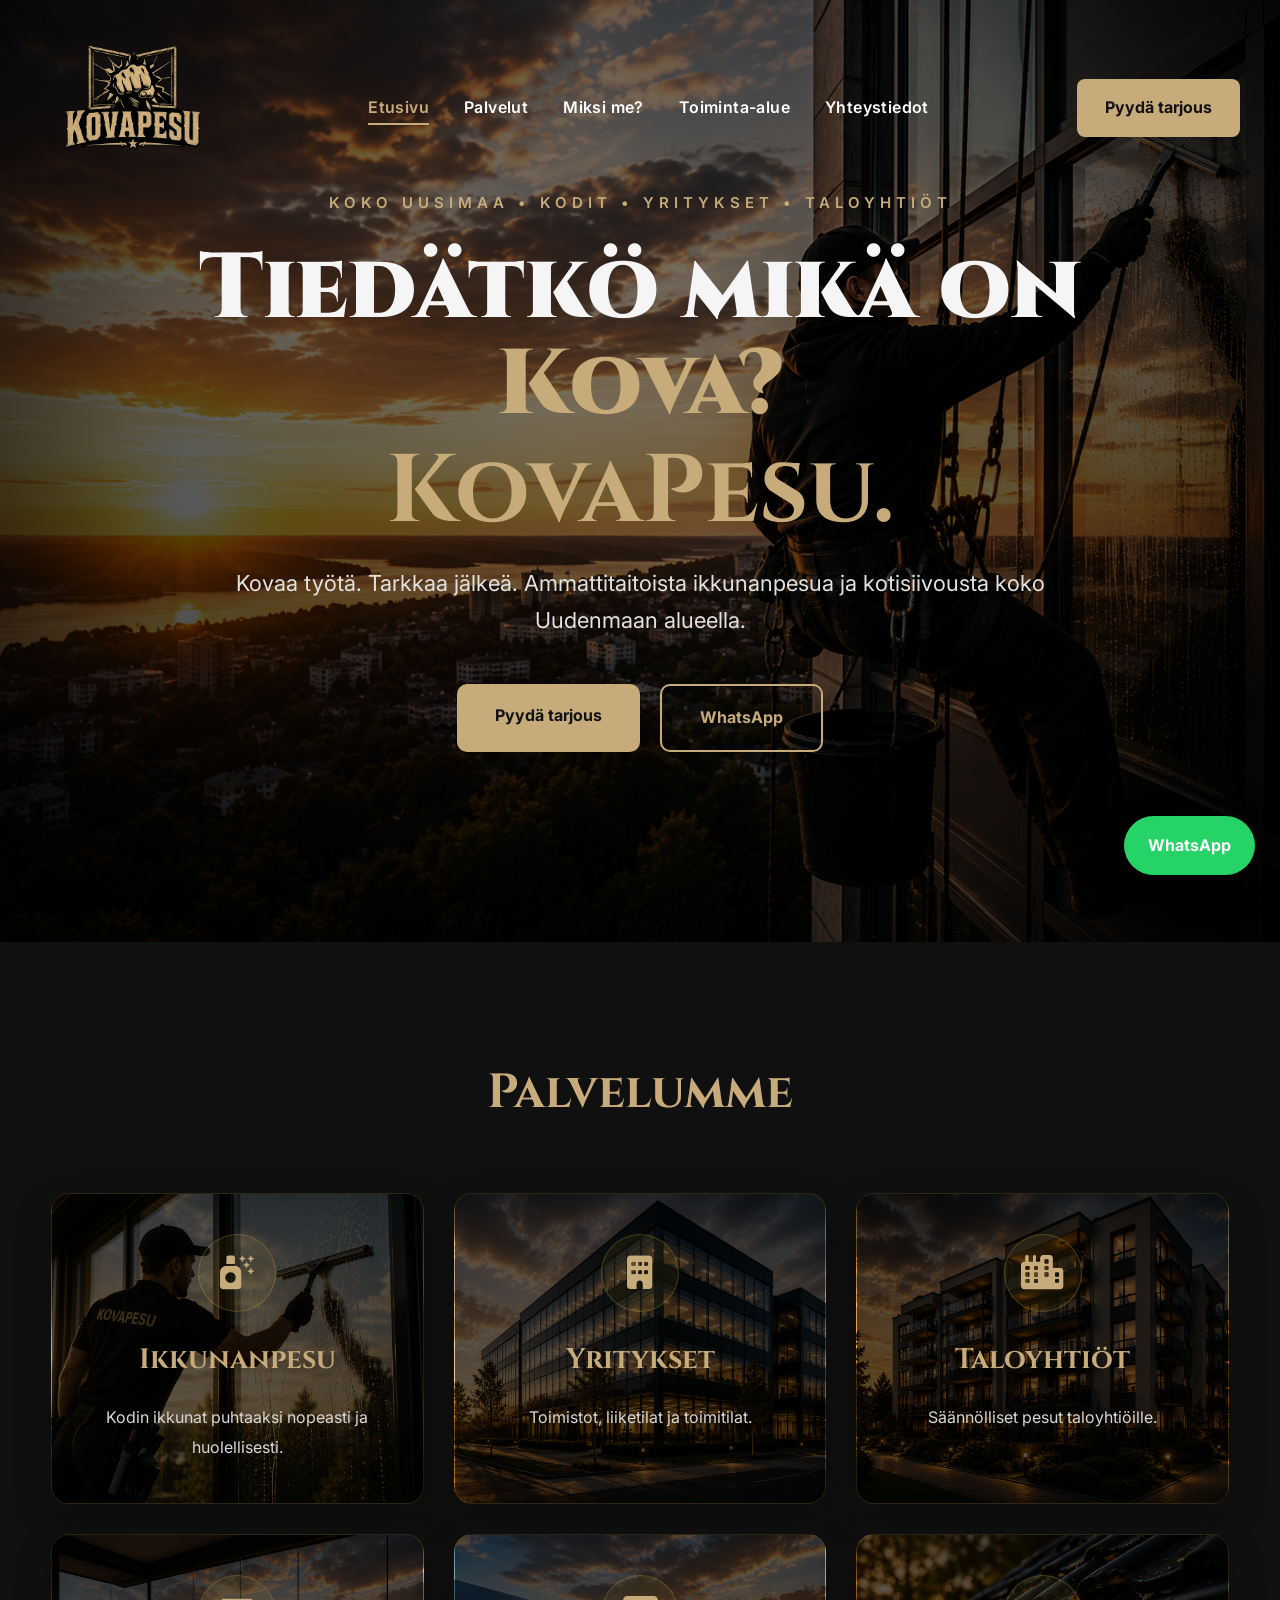
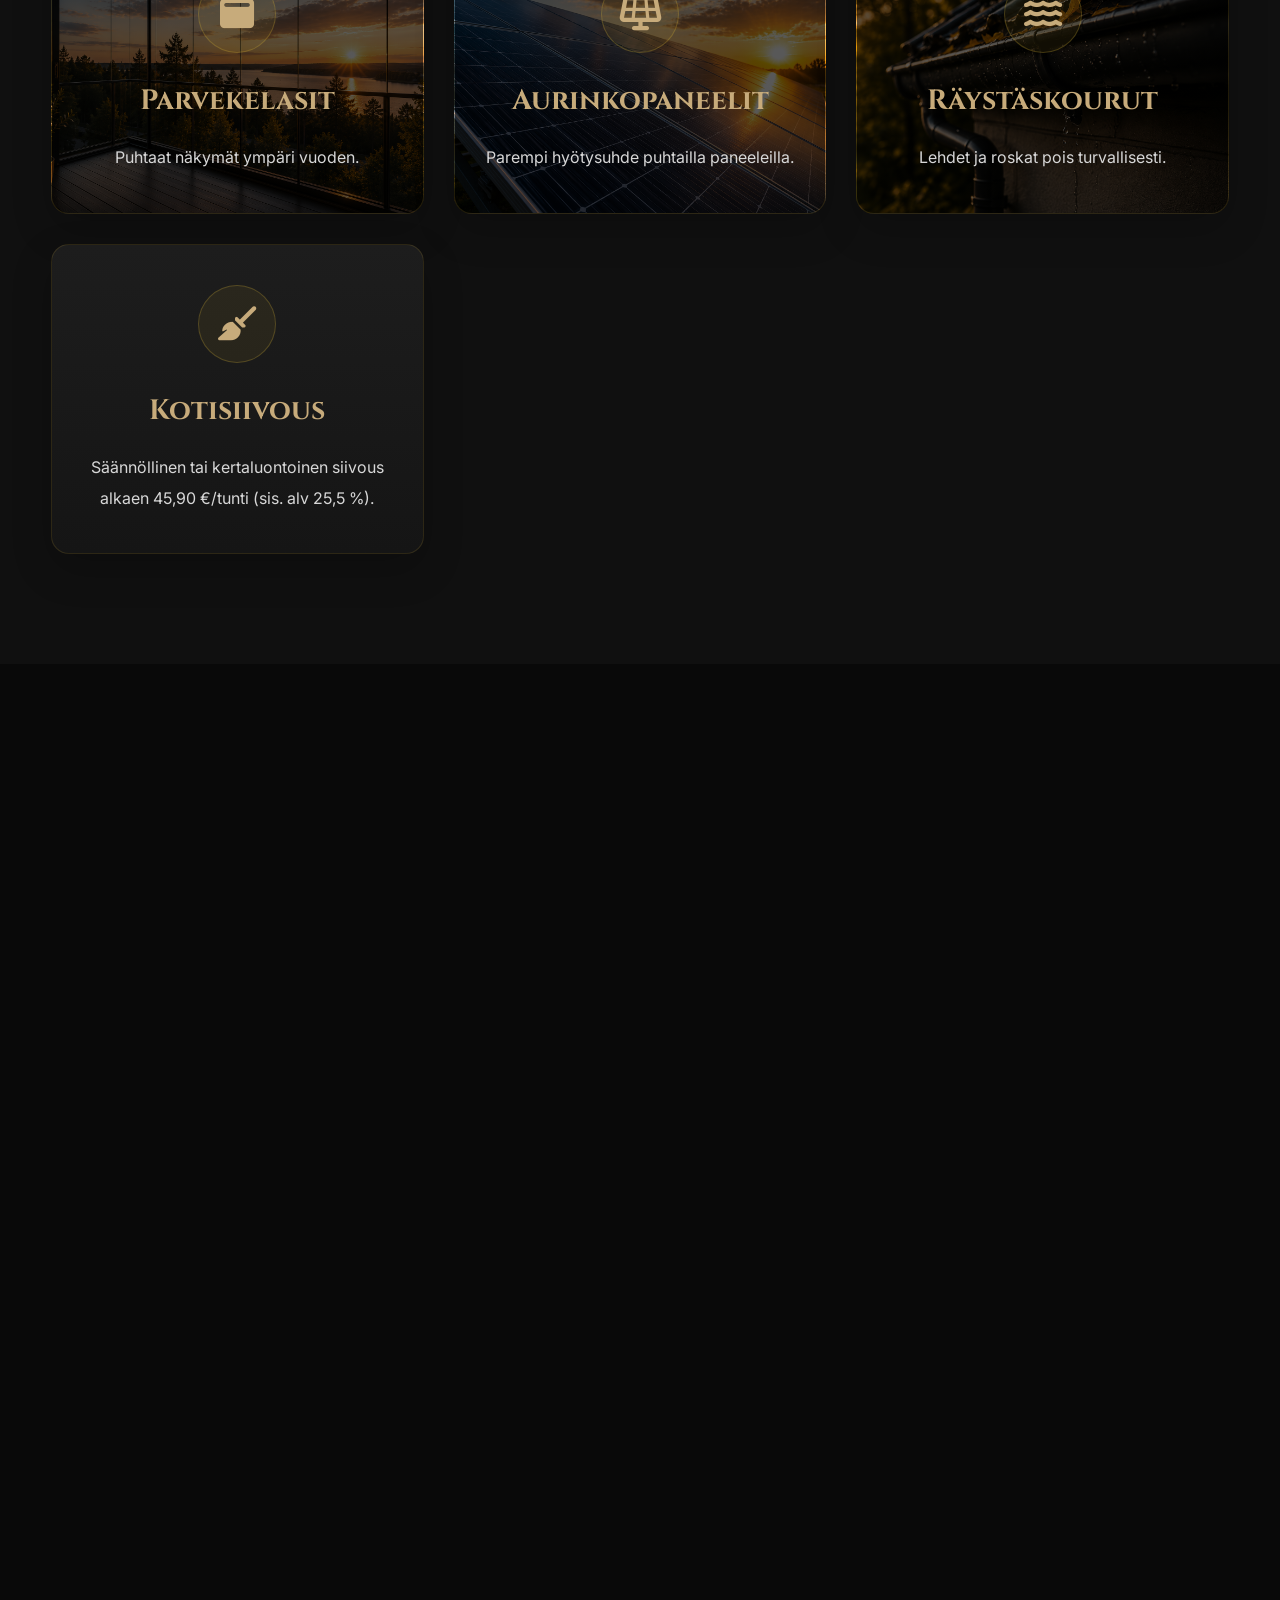
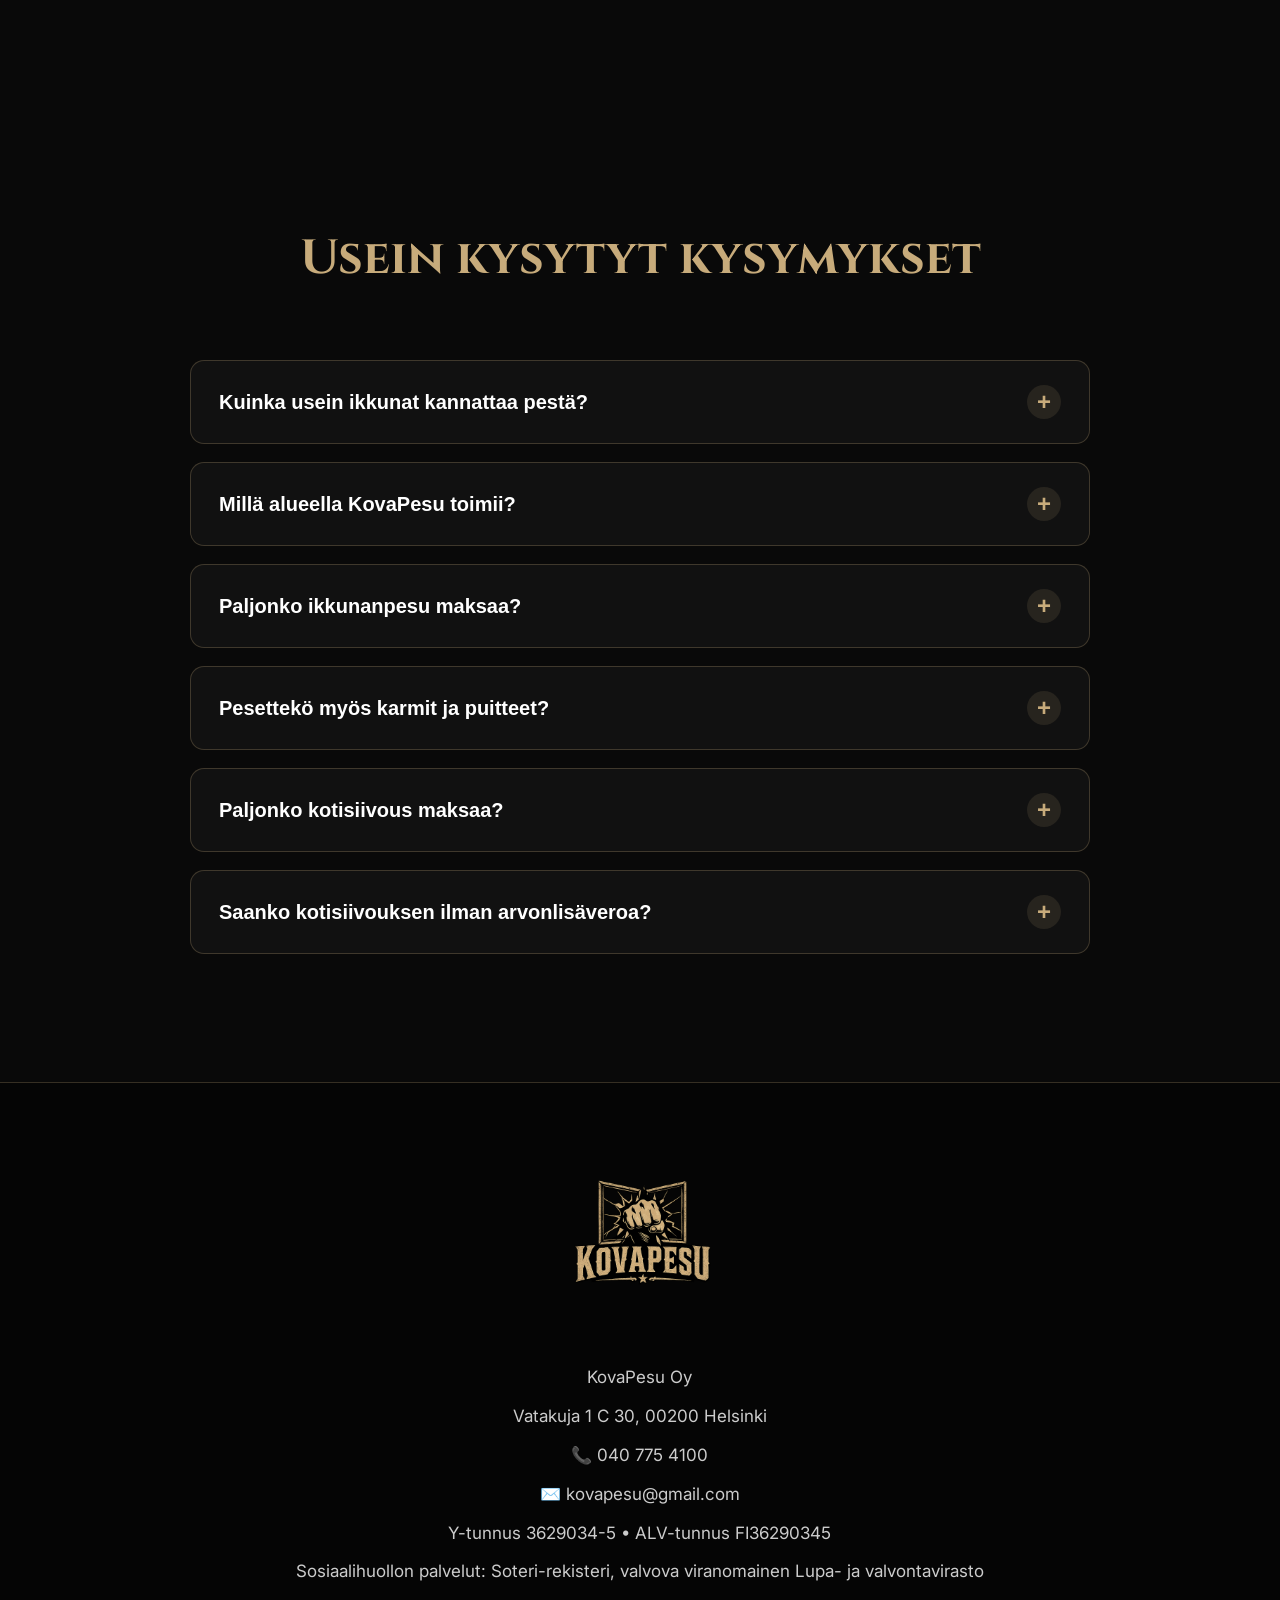
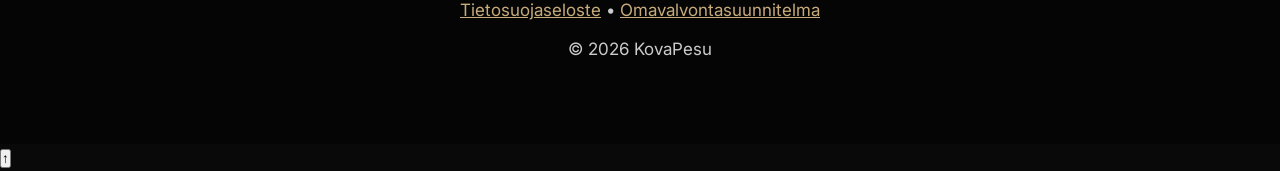
==== index.html @ bc57f6f8 "Lisää kotisiivous, tarjouslomake ja lakisääteiset sivut - Kotisiivous palveluihin ja usein kysyttyih" ====
<!DOCTYPE html>
<html lang="fi">

<head>

<meta charset="UTF-8">
<meta name="viewport" content="width=device-width, initial-scale=1.0">

<link rel="icon" type="image/x-icon" href="favicon.png">

<title>KovaPesu | Ikkunanpesu ja kotisiivous Uusimaa</title>

<meta name="description"
content="KovaPesu tarjoaa laadukasta ikkunanpesua koteihin, yrityksille ja taloyhtiöille sekä kotisiivousta koko Uudenmaan alueella.">

<meta name="keywords"
content="ikkunanpesu, ikkunanpesu Helsinki, ikkunanpesu Espoo, ikkunanpesu Vantaa, ikkunanpesu Uusimaa, kotisiivous, kotisiivous Uusimaa, KovaPesu">

<meta name="author"
content="KovaPesu">

<link rel="stylesheet" href="css/style.css">

<link rel="preconnect" href="https://fonts.googleapis.com">
<link rel="preconnect" href="https://fonts.gstatic.com" crossorigin>

<link href="https://fonts.googleapis.com/css2?family=Cinzel:wght@500;700;900&family=Inter:wght@300;400;500;600;700&display=swap" rel="stylesheet">

<link rel="stylesheet" href="https://cdnjs.cloudflare.com/ajax/libs/font-awesome/6.7.2/css/all.min.css">

<link rel="canonical" href="https://kovapesu.fi/">

<meta property="og:title" content="KovaPesu | Ikkunanpesu ja kotisiivous koko Uusimaa">
<meta property="og:description" content="Ammattitaitoinen ikkunanpesu koteihin, yrityksille ja taloyhtiöille sekä kotisiivous koko Uudenmaan alueella.">
<meta property="og:image" content="https://kovapesu.fi/images/share-image.png">
<meta property="og:image:width" content="1200">
<meta property="og:image:height" content="630">
<meta property="og:url" content="https://kovapesu.fi/">
<meta property="og:type" content="website">
<meta property="og:site_name" content="KovaPesu">
<meta name="twitter:card" content="summary_large_image">

</head>

<body>

<header>

<nav class="navbar">

<a href="index.html" class="logo-link">

<img src="assets/logo.png" alt="KovaPesu" class="logo">

</a>

<ul class="nav-links">

<li><a href="#hero">Etusivu</a></li>

<li><a href="#palvelut">Palvelut</a></li>

<li><a href="#miksi">Miksi me?</a></li>

<li><a href="#alue">Toiminta-alue</a></li>

<li><a href="#yhteys">Yhteystiedot</a></li>

</ul>

<div class="menu-toggle">
    ☰
</div>

<a href="#tarjous" class="nav-button">

Pyydä tarjous

</a>

</nav>

</header>

<!-- HERO -->

<section class="hero" id="hero">

<div class="hero-overlay"></div>

<div class="hero-content">

<p class="hero-top">

KOKO UUSIMAA • KODIT • YRITYKSET • TALOYHTIÖT

</p>

<h1>

Tiedätkö mikä on

<span>Kova?</span>

</h1>

<h2>

KovaPesu.

</h2>

<p class="hero-text">

Kovaa työtä.

Tarkkaa jälkeä.

Ammattitaitoista ikkunanpesua ja kotisiivousta koko Uudenmaan alueella.

</p>

<div class="hero-buttons">

<a href="#tarjous" class="primary-btn">

Pyydä tarjous

</a>

<a href="https://wa.me/358407754100"

target="_blank"

class="secondary-btn">

WhatsApp

</a>

</div>

</div>

</section>

<!-- PALVELUT -->

<section class="services" id="palvelut">

    <div class="container">

        <h2>Palvelumme</h2>

        <div class="cards">

            <div class="card">
                <div class="card-icon">
                    <i class="fa-solid fa-spray-can-sparkles"></i>
                </div>

                <h3>Ikkunanpesu</h3>

                <p>
                    Kodin ikkunat puhtaaksi nopeasti ja huolellisesti.
                </p>
            </div>

            <div class="card">
                <div class="card-icon">
                    <i class="fa-solid fa-building"></i>
                </div>

                <h3>Yritykset</h3>

                <p>
                    Toimistot, liiketilat ja toimitilat.
                </p>
            </div>

            <div class="card">
                <div class="card-icon">
                    <i class="fa-solid fa-city"></i>
                </div>

                <h3>Taloyhtiöt</h3>

                <p>
                    Säännölliset pesut taloyhtiöille.
                </p>
            </div>

            <div class="card">
                <div class="card-icon">
                    <i class="fa-solid fa-window-maximize"></i>
                </div>

                <h3>Parvekelasit</h3>

                <p>
                    Puhtaat näkymät ympäri vuoden.
                </p>
            </div>

            <div class="card">
                <div class="card-icon">
                    <i class="fa-solid fa-solar-panel"></i>
                </div>

                <h3>Aurinkopaneelit</h3>

                <p>
                    Parempi hyötysuhde puhtailla paneeleilla.
                </p>
            </div>

            <div class="card">
                <div class="card-icon">
                    <i class="fa-solid fa-water"></i>
                </div>

                <h3>Räystäskourut</h3>

                <p>
                    Lehdet ja roskat pois turvallisesti.
                </p>
            </div>

            <div class="card">
                <div class="card-icon">
                    <i class="fa-solid fa-broom"></i>
                </div>

                <h3>Kotisiivous</h3>

                <p>
                    Säännöllinen tai kertaluontoinen siivous alkaen 45,90 €/tunti (sis. alv 25,5 %).
                </p>
            </div>

        </div>

    </div>

</section>

<section id="miksi" class="why">

    <div class="container">

        <h2 class="section-title">
            Miksi KovaPesu?
        </h2>

        <div class="why-grid">

            <div>
                <h3>Laatu</h3>
                <p>
                    Jokainen ikkuna pestään viimeistellysti ilman raitoja.
                </p>
            </div>

            <div>
                <h3>Luotettavuus</h3>
                <p>
                    Pidämme sovituista aikatauluista kiinni.
                </p>
            </div>

            <div>
                <h3>Ammattitaito</h3>
                <p>
                    Oikeat työvälineet takaavat erinomaisen lopputuloksen.
                </p>
            </div>

        </div>

    </div>

</section>

<!-- TOIMINTA-ALUE -->

<section class="area" id="alue">

<div class="container">

<h2>

Toimimme koko Uudellamaalla

</h2>

<p>

Helsinki • Espoo • Vantaa • Kauniainen • Kerava • Järvenpää • Tuusula • Sipoo • Nurmijärvi sekä lähialueet.

</p>

</div>

</section>

<!-- ASIAKASPALAUTTEET -->

<section class="reviews">

    <div class="container">

        <h2>Asiakkaidemme kokemuksia</h2>

        <div class="review-grid">

            <div class="review-card">

                <div class="stars">★★★★★</div>

                <p>

                    "Työ tehtiin todella huolellisesti ja ikkunat jäivät täysin puhtaiksi. Voin lämpimästi suositella."

                </p>

                <h4>– Asiakas, Helsinki</h4>

            </div>

            <div class="review-card">

                <div class="stars">★★★★★</div>

                <p>

                    "Nopea palvelu, ystävällinen tekijä ja erittäin siisti työnjälki. Käytämme varmasti uudelleen."

                </p>

                <h4>– Asiakas, Espoo</h4>

            </div>

            <div class="review-card">

                <div class="stars">★★★★★</div>

                <p>

                    "Ikkunat pestiin sovitulla aikataululla ja lopputulos oli erinomainen."

                </p>

                <h4>– Asiakas, Vantaa</h4>

            </div>

        </div>

    </div>

</section>

<!-- TARJOUS -->

<section class="contact" id="tarjous">

<div class="container">

<h2>

Pyydä maksuton tarjous

</h2>

<form action="https://formspree.io/f/xdeeblvg" method="POST">

<input type="hidden" name="subject" value="Uusi tarjouspyyntö – kovapesu.fi">

<input type="text" name="_gotcha" class="hidden-field" tabindex="-1" autocomplete="off">

<input type="text" name="nimi" placeholder="Nimi" autocomplete="name" required>

<input type="tel" name="puhelin" placeholder="Puhelinnumero" autocomplete="tel" required>

<input type="email" name="email" placeholder="Sähköposti" autocomplete="email">

<select name="palvelu" aria-label="Palvelu">

<option>Ikkunanpesu</option>

<option>Kotisiivous</option>

<option>Suursiivous</option>

<option>Muuttosiivous</option>

<option>Parvekelasien pesu</option>

<option>Aurinkopaneelien pesu</option>

<option>Räystäskourut</option>

</select>

<textarea name="viesti" placeholder="Kerro kohteesta"></textarea>

<p class="form-note">

Älä kirjoita lomakkeeseen terveystietoja. Lue <a href="tietosuoja.html">tietosuojaseloste</a>.

</p>

<button type="submit">

Lähetä tarjouspyyntö

</button>

</form>

</div>

</section>

<section id="faq">

    <div class="container">

        <h2>Usein kysytyt kysymykset</h2>

        <div class="faq">

            <div class="faq-item">

                <button class="faq-question">
                    Kuinka usein ikkunat kannattaa pestä?
                    <span>+</span>
                </button>

                <div class="faq-answer">
                    <p>
                        Suosittelemme ikkunoiden pesua vähintään kaksi kertaa vuodessa – keväällä ja syksyllä. Näin ikkunat pysyvät kirkkaina ja hyväkuntoisina ympäri vuoden.
                    </p>
                </div>

            </div>

            <div class="faq-item">

                <button class="faq-question">
                    Millä alueella KovaPesu toimii?
                    <span>+</span>
                </button>

                <div class="faq-answer">
                    <p>
                        Toimimme Helsingissä, Espoossa, Vantaalla sekä koko Uudenmaan alueella.
                    </p>
                </div>

            </div>

            <div class="faq-item">

                <button class="faq-question">
                    Paljonko ikkunanpesu maksaa?
                    <span>+</span>
                </button>

                <div class="faq-answer">
                    <p>
                        Hinta riippuu kohteen koosta ja ikkunoiden määrästä. Tarjouspyyntö on aina maksuton.
                    </p>
                </div>

            </div>

            <div class="faq-item">

                <button class="faq-question">
                    Pesettekö myös karmit ja puitteet?
                    <span>+</span>
                </button>

                <div class="faq-answer">
                    <p>
                        Kyllä. Tarvittaessa pesemme myös karmit, puitteet sekä ikkunalaudat.
                    </p>
                </div>

            </div>

            <div class="faq-item">

                <button class="faq-question">
                    Paljonko kotisiivous maksaa?
                    <span>+</span>
                </button>

                <div class="faq-answer">
                    <p>
                        Kotisiivouksen hinta on alkaen 45,90 €/tunti (sis. alv 25,5 %).
                    </p>
                </div>

            </div>

            <div class="faq-item">

                <button class="faq-question">
                    Saanko kotisiivouksen ilman arvonlisäveroa?
                    <span>+</span>
                </button>

                <div class="faq-answer">
                    <p>
                        Siivous voi olla arvonlisäverotonta sosiaalihuollon palveluna, jos toimintakykysi on alentunut esimerkiksi vamman, sairauden tai korkean iän vuoksi ja palvelusta tehdään sopimus ja palvelusuunnitelma. KovaPesu on rekisteröity Soteri-rekisteriin. Soita, niin selvitetään sinun tilanteesi.
                    </p>
                </div>

            </div>

        </div>

    </div>

</section>

<footer id="yhteys">

<div class="container">

<img src="assets/logo.png" alt="KovaPesu" class="footer-logo">

<p>

KovaPesu Oy

</p>

<p>

Vatakuja 1 C 30, 00200 Helsinki

</p>

<p>

📞 040 775 4100

</p>

<p>

✉️ kovapesu@gmail.com

</p>

<p>

Y-tunnus 3629034-5 • ALV-tunnus FI36290345

</p>

<p>

Sosiaalihuollon palvelut: Soteri-rekisteri, valvova viranomainen Lupa- ja valvontavirasto

</p>

<p>

<a href="tietosuoja.html">Tietosuojaseloste</a> • <a href="omavalvonta.html">Omavalvontasuunnitelma</a>

</p>

<p>

© 2025 KovaPesu

</p>

</div>

</footer>

<a class="whatsapp"

href="https://wa.me/358407754100"

target="_blank">

WhatsApp

</a>

<script type="application/ld+json">
{
  "@context":"https://schema.org",
  "@type":"FAQPage",
  "mainEntity":[
    {
      "@type":"Question",
      "name":"Kuinka usein ikkunat kannattaa pestä?",
      "acceptedAnswer":{
        "@type":"Answer",
        "text":"Suosittelemme ikkunoiden pesua vähintään kaksi kertaa vuodessa – keväällä ja syksyllä. Näin ikkunat pysyvät kirkkaina ja hyväkuntoisina ympäri vuoden."
      }
    },
    {
      "@type":"Question",
      "name":"Millä alueella KovaPesu toimii?",
      "acceptedAnswer":{
        "@type":"Answer",
        "text":"Palvelemme Helsingissä, Espoossa, Vantaalla sekä koko Uudenmaan alueella."
      }
    },
    {
      "@type":"Question",
      "name":"Paljonko ikkunanpesu maksaa?",
      "acceptedAnswer":{
        "@type":"Answer",
        "text":"Hinta riippuu kohteen koosta ja ikkunoiden määrästä. Tarjouspyyntö on aina maksuton."
      }
    },
    {
      "@type":"Question",
      "name":"Pesettekö myös karmit ja puitteet?",
      "acceptedAnswer":{
        "@type":"Answer",
        "text":"Kyllä. Tarvittaessa pesemme myös karmit, puitteet ja ikkunalaudat."
      }
    },
    {
      "@type":"Question",
      "name":"Paljonko kotisiivous maksaa?",
      "acceptedAnswer":{
        "@type":"Answer",
        "text":"Kotisiivouksen hinta on alkaen 45,90 €/tunti (sis. alv 25,5 %)."
      }
    },
    {
      "@type":"Question",
      "name":"Saanko kotisiivouksen ilman arvonlisäveroa?",
      "acceptedAnswer":{
        "@type":"Answer",
        "text":"Siivous voi olla arvonlisäverotonta sosiaalihuollon palveluna, jos toimintakykysi on alentunut esimerkiksi vamman, sairauden tai korkean iän vuoksi ja palvelusta tehdään sopimus ja palvelusuunnitelma. KovaPesu on rekisteröity Soteri-rekisteriin. Soita, niin selvitetään sinun tilanteesi."
      }
    }
  ]
}
</script>

<script type="application/ld+json">
{
  "@context": "https://schema.org",
  "@type": "LocalBusiness",
  "name": "KovaPesu",
  "url": "https://kovapesu.fi",
  "logo": "https://kovapesu.fi/assets/logo.png",
  "image": "https://kovapesu.fi/images/hero.png",
  "telephone": "+358407754100",
  "email": "kovapesu@gmail.com",
  "areaServed": {
    "@type": "AdministrativeArea",
    "name": "Uusimaa"
  },
  "serviceArea": {
    "@type": "AdministrativeArea",
    "name": "Uusimaa"
  },
  "description": "KovaPesu tarjoaa ammattitaitoista ikkunanpesua koteihin, yrityksille ja taloyhtiöille sekä kotisiivousta koko Uudenmaan alueella.",
  "priceRange": "€€",
  "openingHours": "Mo-Fr 08:00-18:00",
  "sameAs": []
}
</script>

<script src="./js/script.js"></script>

</body>

</html>
---- css/style.css ----
/* ==========================================
   KOVAPESU PREMIUM
   STYLE.CSS
========================================== */

/* Google Fonts:
Cinzel
Inter
*/

:root{

    --gold:#c7ab7b;
    --gold-light:#e2c997;
    --black:#090909;
    --dark:#111111;
    --card:#171411;
    --text:#f5f5f5;
    --gray:#cfcfcf;
    --border:rgba(199,171,123,.25);

}

*{

    margin:0;
    padding:0;
    box-sizing:border-box;

}

html{

    scroll-behavior:smooth;

}

body{

    background:var(--black);
    color:var(--text);

    font-family:'Inter',sans-serif;

    line-height:1.7;

    overflow-x:hidden;

}

img{

    max-width:100%;
    display:block;

}

a{

    text-decoration:none;

}

ul{

    list-style:none;

}

.container{

    width:min(1200px,92%);
    margin:auto;

}

/* ==========================================
   HEADER
========================================== */

header{
    position:fixed;
    top:0;
    left:0;
    width:100%;
    z-index:999;
    background:transparent;
    transition:all .35s ease;
}

.navbar{
    max-width:1400px;
    margin:0 auto;
    display:flex;
    justify-content:space-between;
    align-items:center;
    padding:18px 40px;
    transition:.35s;
}

.nav-links{

    display:flex;

    align-items:center;

    gap:35px;

}

.nav-links a{

    color:white;

    font-size:16px;

    font-weight:600;

    letter-spacing:.4px;

    position:relative;

    transition:all .35s ease;

}

header.scrolled .nav-links a{

    font-size:14px;

}

.nav-links a:hover{

    color:var(--gold);

}

.nav-links a::after{

    content:"";

    position:absolute;

    left:0;

    bottom:-8px;

    width:0;

    height:2px;

    background:var(--gold);

    transition:.35s;

}

.nav-links a:hover::after{

    width:100%;

}

.nav-button{

    background:var(--gold);

    color:#111;

    padding:15px 28px;

    border-radius:8px;

    font-weight:700;

    transition:.3s;

}

.nav-button:hover{

    background:var(--gold-light);

    transform:translateY(-3px);

}

/* ==========================================
   YLEISET SECTIONIT
========================================== */

section{

    padding:110px 0;

}

section h2{

    font-family:'Cinzel',serif;

    font-size:48px;

    color:var(--gold);

    text-align:center;

    margin-bottom:60px;

}

section p{

    color:#d8d8d8;

}

/* ==========================================
   HERO
========================================== */

.hero{

    position:relative;

    min-height:85vh;

    display:flex;

    justify-content:center;

    align-items:center;

    text-align:center;

    background:
    linear-gradient(
        rgba(0,0,0,.45),
        rgba(0,0,0,.65)
    ),
    url("../images/hero.png");

    background-size:cover;

    background-position:center;

    background-repeat:no-repeat;

    overflow:hidden;

}

.hero-overlay{

    position:absolute;

    inset:0;

    background:radial-gradient(

        circle,

        transparent 10%,

        rgba(0,0,0,.25) 65%,

        rgba(0,0,0,.75) 100%

    );

}

.hero-content{

    position:relative;

    z-index:2;

    max-width:1000px;

    padding:80px 40px;

}

.hero-top{

    color:var(--gold);

    font-size:15px;

    letter-spacing:5px;

    margin-bottom:25px;

    font-weight:600;

}

.hero h1{

    font-family:'Cinzel',serif;

    font-size:92px;

    line-height:1.05;

    font-weight:900;

    margin-bottom:10px;

}

.hero h1 span{

    color:var(--gold);

}

.hero h2{

    font-family:'Cinzel',serif;

    font-size:96px;

    color:var(--gold);

    margin-bottom:25px;

    line-height:1;

}

.hero-text{

    max-width:820px;

    margin:0 auto 45px;

    font-size:22px;

    color:#e2e2e2;

}

.hero-buttons{

    display:flex;

    justify-content:center;

    gap:20px;

    flex-wrap:wrap;

}

.primary-btn{

    background:var(--gold);

    color:#111;

    padding:18px 38px;

    border-radius:10px;

    font-weight:700;

    transition:.3s;

}

.primary-btn:hover{

    background:var(--gold-light);

    transform:translateY(-4px);

}

.secondary-btn{

    border:2px solid var(--gold);

    color:var(--gold);

    padding:18px 38px;

    border-radius:10px;

    font-weight:700;

    transition:.3s;

}

.secondary-btn:hover{

    background:var(--gold);

    color:#111;

}

/* ==========================================
   PALVELUT
========================================== */

.services{

    background:#101010;

}

.cards{

    display:grid;

    grid-template-columns:repeat(auto-fit,minmax(280px,1fr));

    gap:30px;

}

.card{

position:relative;
overflow:hidden;

    background:linear-gradient(180deg,#1d1d1d,#151515);

    border:1px solid rgba(212,175,55,.15);

    border-radius:18px;

    padding:40px 30px;

    text-align:center;

    transition:all .35s ease;

    box-shadow:0 15px 40px rgba(0,0,0,.20);

}

.card::after{

    content:"";

    position:absolute;

    inset:0;

    background:linear-gradient(
        135deg,
        transparent 0%,
        rgba(255,255,255,.05) 50%,
        transparent 100%
    );

    opacity:0;

    transition:.35s;

    pointer-events:none;

}

.card:hover::after{

    opacity:1;

}

.card::before{

    content:"";

    position:absolute;

    top:-50%;

    left:-150%;

    width:70%;

    height:220%;

    background:linear-gradient(
        115deg,
        transparent 0%,
        rgba(255,255,255,.22) 48%,
        rgba(255,255,255,.45) 50%,
        rgba(255,255,255,.22) 52%,
        transparent 100%
    );

    transform:rotate(15deg);

    transition:left .9s cubic-bezier(.2,.8,.2,1);

    pointer-events:none;

}

.card:hover::before{

    left:180%;

}

.card h3{

    font-family:'Cinzel',serif;

    color:var(--gold);

    font-size:28px;

    margin-bottom:18px;

}

.card p{

    color:#d7d7d7;

    line-height:1.9;

}

/* ==========================================
   MIKSI KOVAPESU
========================================== */

.why{

    background:#111111;

}

.why-grid{

    display:grid;

    grid-template-columns:repeat(auto-fit,minmax(300px,1fr));

    gap:30px;

}

.why-grid div{

    background:var(--card);

    padding:40px;

    border-radius:18px;

    border:1px solid var(--border);

    transition:.35s;

}

.why-grid div:hover{

    transform:translateY(-8px);

    border-color:var(--gold);

    box-shadow:0 20px 45px rgba(0,0,0,.35);

}

.why-grid h3{

    font-family:'Cinzel',serif;

    color:var(--gold);

    font-size:30px;

    margin-bottom:18px;

}

.why-grid p{

    color:#d7d7d7;

    line-height:1.9;

}

/* ==========================================
   TOIMINTA-ALUE
========================================== */

.area{

    background:#0b0b0b;

    text-align:center;

}

.area p{

    max-width:900px;

    margin:auto;

    font-size:22px;

    line-height:2;

    color:#dddddd;

}

/* ==========================================
   TARJOUSLOMAKE
========================================== */

.contact{

    background:#101010;

}

.contact form{

    max-width:850px;

    margin:auto;

    display:grid;

    gap:20px;

}

.contact input,
.contact select,
.contact textarea{

    width:100%;

    padding:18px;

    border-radius:10px;

    border:1px solid #2c2c2c;

    background:#090909;

    color:white;

    font-size:16px;

    transition:.3s;

    font-family:'Inter',sans-serif;

}

.contact textarea{

    min-height:180px;

    resize:vertical;

}

.contact .hidden-field{

    display:none;

}

.form-note{

    font-size:14px;

    color:var(--gray);

    text-align:center;

}

.form-note a,
footer a,
.legal a{

    color:var(--gold);

    text-decoration:underline;

}

/* ==========================================
   TIETOSUOJASELOSTE
========================================== */

.legal{

    padding:60px 0 90px;

}

.legal .container{

    max-width:800px;

}

.legal h1{

    font-family:'Cinzel',serif;

    font-size:44px;

    line-height:1.2;

    color:var(--gold);

    margin:30px 0 10px;

}

.legal h2{

    font-family:'Cinzel',serif;

    font-size:26px;

    line-height:1.3;

    color:var(--gold);

    margin:45px 0 15px;

}

.legal h3{

    font-size:18px;

    color:var(--text);

    margin:25px 0 10px;

}

.legal p,
.legal li{

    color:var(--gray);

    margin-bottom:12px;

}

.legal ul{

    list-style:disc;

    padding-left:22px;

    margin-bottom:12px;

}

.legal-date{

    font-size:14px;

}

@media(max-width:600px){

    .legal h1{

        font-size:32px;

    }

    .legal h2{

        font-size:22px;

    }

}

.contact input:focus,
.contact select:focus,
.contact textarea:focus{

    outline:none;

    border-color:var(--gold);

    box-shadow:0 0 0 3px rgba(199,171,123,.15);

}

.contact button{

    background:var(--gold);

    color:#111;

    border:none;

    border-radius:10px;

    padding:20px;

    font-size:18px;

    font-weight:700;

    cursor:pointer;

    transition:.3s;

}

.contact button:hover{

    background:var(--gold-light);

    transform:translateY(-3px);

}

/* ==========================================
   FOOTER
========================================== */

footer{

    background:#050505;

    border-top:1px solid var(--border);

    padding:70px 20px;

    text-align:center;

}

.footer-logo{

    width:180px;

    margin:0 auto 30px;

}

footer p{

    color:#cccccc;

    margin:10px 0;

    font-size:17px;

}

/* ==========================================
   WHATSAPP-PAINIKE
========================================== */

.whatsapp{

    position:fixed;

    right:25px;

    bottom:25px;

    background:#25D366;

    color:white;

    padding:16px 24px;

    border-radius:50px;

    font-weight:700;

    box-shadow:0 15px 35px rgba(0,0,0,.35);

    transition:.3s;

    z-index:999;

}

.whatsapp:hover{

    transform:translateY(-5px) scale(1.05);

}

/* ==========================================
   ANIMAATIOT
========================================== */

.hidden{

    opacity:0;

    transform:translateY(60px);

    transition:all .8s ease;

}

.show{

    opacity:1;

    transform:translateY(0);

}

/* ==========================================
   MOUSE HOVER
========================================== */

.card,
.nav-button,
.primary-btn,
.secondary-btn,
.contact button{

    transition:all .3s ease;

}

.card:hover{

    transform:translateY(-12px) scale(1.03);

    border-color:var(--gold);

    box-shadow:
        0 25px 60px rgba(0,0,0,.40),
        0 0 35px rgba(212,175,55,.18);

}

/* ==========================================
   RESPONSIIVISUUS
========================================== */

@media (max-width:1100px){

    .nav-links{

        flex-wrap:wrap;

        justify-content:center;

    }

}

@media (max-width:768px){

   

    .hero{

        padding:120px 20px 60px;

    }

    .hero h1{

        font-size:50px;

    }

    .hero h2{

        font-size:62px;

    }

    .hero-top{

        font-size:13px;

        letter-spacing:2px;

    }

    .hero-text{

        font-size:18px;

    }

    .hero-buttons{

        flex-direction:column;

        align-items:center;

    }

    .primary-btn,
    .secondary-btn{

        width:100%;

        max-width:320px;

        text-align:center;

    }

    section{

        padding:80px 20px;

    }

    section h2{

        font-size:36px;

    }

    .cards{

        grid-template-columns:1fr;

    }

    .why-grid{

        grid-template-columns:1fr;

    }

    .contact form{

        gap:16px;

    }

    .footer-logo{

        width:140px;

    }

}

@media (max-width:480px){

    .hero h1{

        font-size:42px;

    }

    .hero h2{

        font-size:52px;

    }

    .nav-links{

        gap:16px;

    }

    .nav-links a{

        font-size:14px;

    }

    .whatsapp{

        right:15px;

        bottom:15px;

        padding:14px 18px;

        font-size:14px;

    }

}

.nav-links a.active{

    color:var(--gold);

}

.nav-links a.active::after{

    width:100%;

}

header.scrolled{
    background:rgba(10,10,10,.82);
    backdrop-filter:blur(12px);
    -webkit-backdrop-filter:blur(12px);
    box-shadow:0 10px 35px rgba(0,0,0,.35);
    border-bottom:1px solid rgba(255,255,255,.08);
}

header.scrolled .navbar{
    padding:6px 40px;
}

.logo{
    width:180px;
    max-width:180px;
    height:auto;
    display:block;
    transition:all .4s ease;
}

header.scrolled .logo{
    width:135px;
    max-width:135px;
}

header.scrolled .nav-button{

    padding:12px 22px;

    font-size:14px;

}

header.hide{
    transform:translateY(-100%);
}

header{
    transition: all .35s ease;
}

header.hide{
    transform: translateY(-100%);
}

.card-icon{

    width:78px;
    height:78px;

    margin:0 auto 24px;

    display:flex;
    justify-content:center;
    align-items:center;

    border-radius:50%;

    background:rgba(212,175,55,.08);

    border:1px solid rgba(212,175,55,.25);

    color:var(--gold);

    font-size:34px;

    transition:all .35s ease;

}

.card:hover .card-icon{

    transform:translateY(-6px) rotate(8deg) scale(1.08);

    background:var(--gold);

    color:#111;

}


.cards .card:nth-child(1){
    background-image:
    linear-gradient(rgba(0,0,0,.65),rgba(0,0,0,.65)),
    url("../images/services/window.png");
}

.cards .card:nth-child(2){
    background-image:
    linear-gradient(rgba(0,0,0,.65),rgba(0,0,0,.65)),
    url("../images/services/company.png");
}

.cards .card:nth-child(3){
    background-image:
    linear-gradient(rgba(0,0,0,.65),rgba(0,0,0,.65)),
    url("../images/services/apartment.png");
}

.cards .card:nth-child(4){
    background-image:
    linear-gradient(rgba(0,0,0,.65),rgba(0,0,0,.65)),
    url("../images/services/balcony.png");
}

.cards .card:nth-child(5){
    background-image:
    linear-gradient(rgba(0,0,0,.65),rgba(0,0,0,.65)),
    url("../images/services/solar.png");
}

.cards .card:nth-child(6){
    background-image:
    linear-gradient(rgba(0,0,0,.65),rgba(0,0,0,.65)),
    url("../images/services/gutter.png");
}

.card{
    background-size:cover;
    background-position:center;
    background-repeat:no-repeat;
}

.why-grid div:nth-child(1){
    background:
    linear-gradient(rgba(0,0,0,.55),rgba(0,0,0,.75)),
    url("../images/why/trust.png");

    background-size: cover;
    background-position: center 75%;
    background-repeat: no-repeat;
}

.why-grid div:nth-child(2){
    background:
    linear-gradient(rgba(0,0,0,.55),rgba(0,0,0,.75)),
    url("../images/why/quality.png");

    background-size: cover;
    background-position: center 45%;
    background-repeat: no-repeat;
}

.why-grid div:nth-child(3){
    background:
    linear-gradient(rgba(0,0,0,.55),rgba(0,0,0,.75)),
    url("../images/why/professional.png");

    background-size: cover;
    background-position: center 20%;
    background-repeat: no-repeat;
}

.why-grid div{
    background-size:cover;
    background-position:center;
    background-repeat:no-repeat;
}


/* ==========================================
   ASIAKASPALAUTTEET
========================================== */

.reviews{

    background:#0b0b0b;

}

.review-grid{

    display:grid;

    grid-template-columns:repeat(auto-fit,minmax(320px,1fr));

    gap:30px;

}

.review-card{

    background:#171717;

    border:1px solid rgba(212,175,55,.15);

    border-radius:20px;

    padding:40px;

    transition:.35s;

}

.review-card:hover{

    transform:translateY(-8px);

    border-color:var(--gold);

    box-shadow:0 20px 45px rgba(0,0,0,.35);

}

.stars{

    color:#FFD700;

    font-size:26px;

    margin-bottom:20px;

    letter-spacing:3px;

}

.review-card p{

    color:#dddddd;

    line-height:1.9;

    margin-bottom:25px;

    font-size:17px;

}

.review-card h4{

    color:var(--gold);

    font-family:'Cinzel',serif;

    font-size:18px;

}

.why h2 {
    font-family: "Cinzel", serif;
    font-size: 52px;
    font-weight: 700;
    color: #c7ab7b;
    text-align: center;
    margin-bottom: 60px;
    letter-spacing: 2px;
    text-transform: uppercase;
}

.section-title {
    font-family: "Cinzel", serif;
    font-size: clamp(2.3rem, 4vw, 3.4rem);
    font-weight: 700;
    color: #c7ab7b;
    text-align: center;
    text-transform: uppercase;
    letter-spacing: 3px;
    margin-bottom: 60px;
    line-height: 1.2;
}

.cards {
    align-items: stretch;
}

.card {
    display: flex;
    flex-direction: column;
    height: 100%;
}

.card p {
    flex-grow: 1;
}

.card {
    transition: transform .3s ease, box-shadow .3s ease;
}

.card:hover {
    transform: translateY(-10px);
    box-shadow: 0 18px 40px rgba(0,0,0,.35);
}

/* ==========================
   MOBIILIVALIKKO
========================== */

.menu-toggle{
    display:none;
}

@media (max-width:768px){

    .navbar{
        position:relative;
        display:flex;
        justify-content:space-between;
        align-items:center;
        padding:18px 20px;
    }

    .menu-toggle{
        display:block;
        font-size:34px;
        color:var(--gold);
        cursor:pointer;
        z-index:1002;
    }

    .nav-button{
        display:none;
    }

    .nav-links{
        display:none;
        position:absolute;
        top:100%;
        left:0;
        width:100%;
        background:#111;
        padding:25px 0;
        flex-direction:column;
        gap:22px;
        z-index:1001;
    }

    .nav-links.active{
        display:flex;
    }

    .logo{
        width:150px;
    }
}

/* ==========================================
   FAQ
========================================== */

.faq{
    max-width:900px;
    margin:50px auto 0;
}

.faq-item{
    margin-bottom:18px;
    border:1px solid rgba(199,171,123,.25);
    border-radius:14px;
    overflow:hidden;
    background:#111;
    transition:.3s ease;
}

.faq-item:hover{
    border-color:var(--gold);
}

.faq-question{
    width:100%;
    background:none;
    border:none;
    color:#fff;
    cursor:pointer;
    padding:24px 28px;
    font-size:20px;
    font-weight:600;
    text-align:left;
    display:flex;
    justify-content:space-between;
    align-items:center;
}

.faq-question span{
    width:34px;
    height:34px;
    border-radius:50%;
    display:flex;
    justify-content:center;
    align-items:center;
    background:rgba(199,171,123,.12);
    color:var(--gold);
    font-size:24px;
    font-weight:700;
    transition:all .35s ease;
}

.faq-answer{
    max-height:0;
    overflow:hidden;
    opacity:0;
    transition:
        max-height .45s ease,
        opacity .30s ease;
}

.faq-item.active .faq-answer{
    max-height:400px;
    opacity:1;
}

.faq-answer p{
    padding:0 28px 24px;
    color:#d7d7d7;
    line-height:1.8;
}

.faq-item.active .faq-answer{
    max-height:300px;
}

.faq-item.active .faq-question span{
    transform:rotate(45deg);
    background:var(--gold);
    color:#111;
}

@media (max-width:768px){

    .faq-question{
        font-size:17px;
        padding:20px;
    }

    .faq-answer p{
        padding:0 20px 20px;
    }

}

.faq-question{
    transition:background .3s ease;
}

.faq-question:hover{
    background:rgba(199,171,123,.05);
}
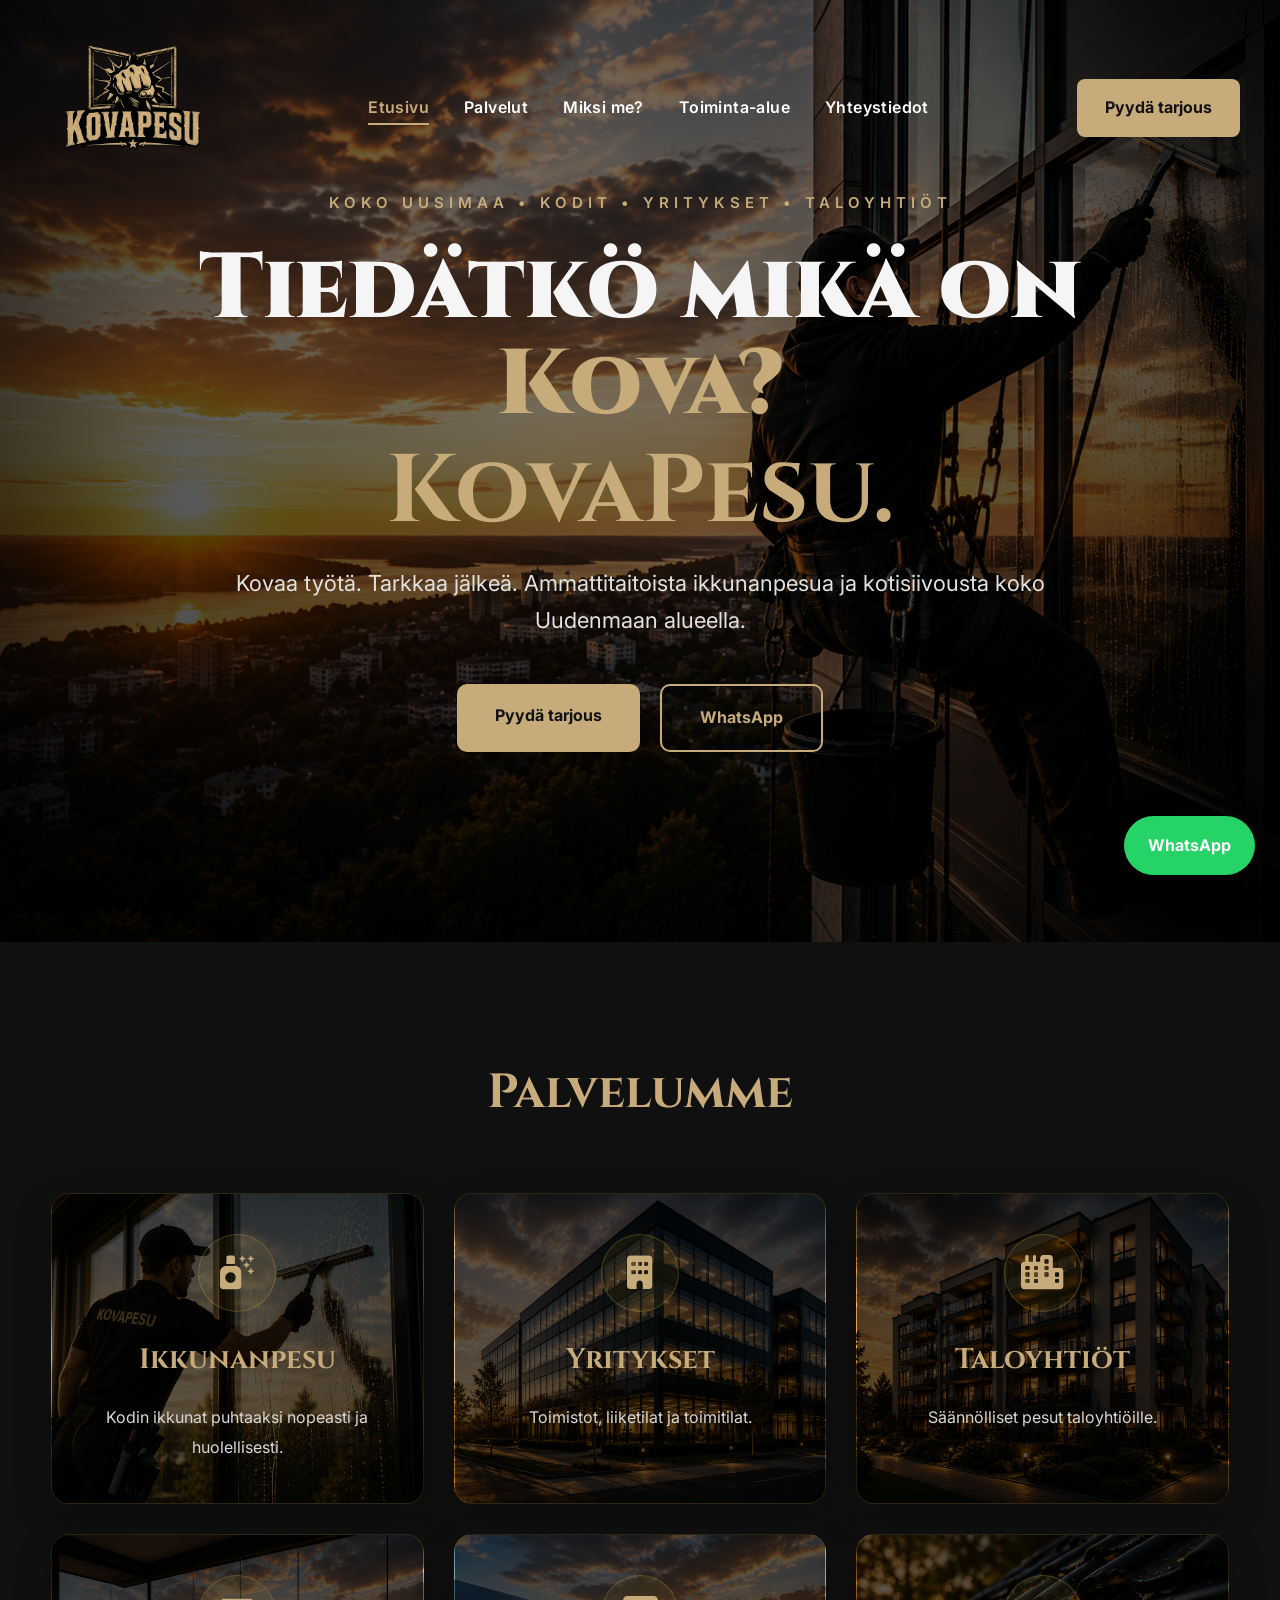
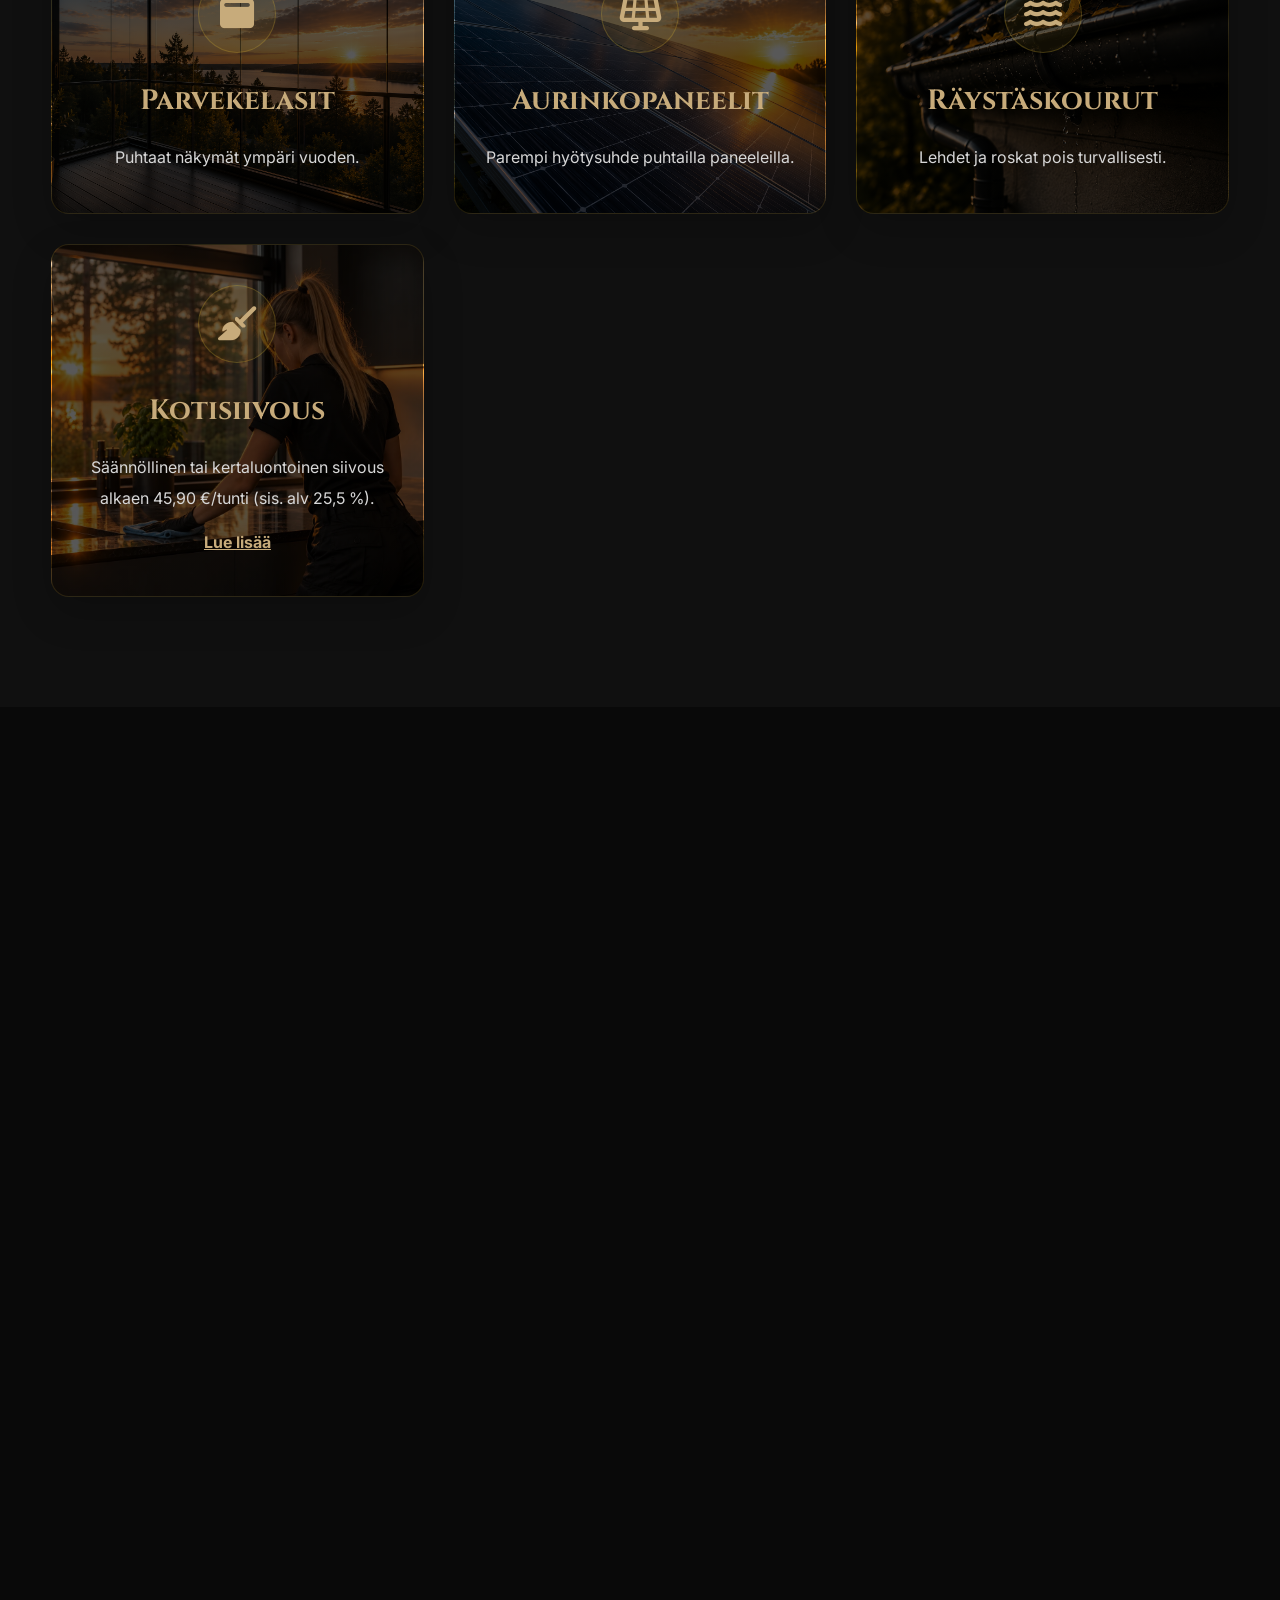
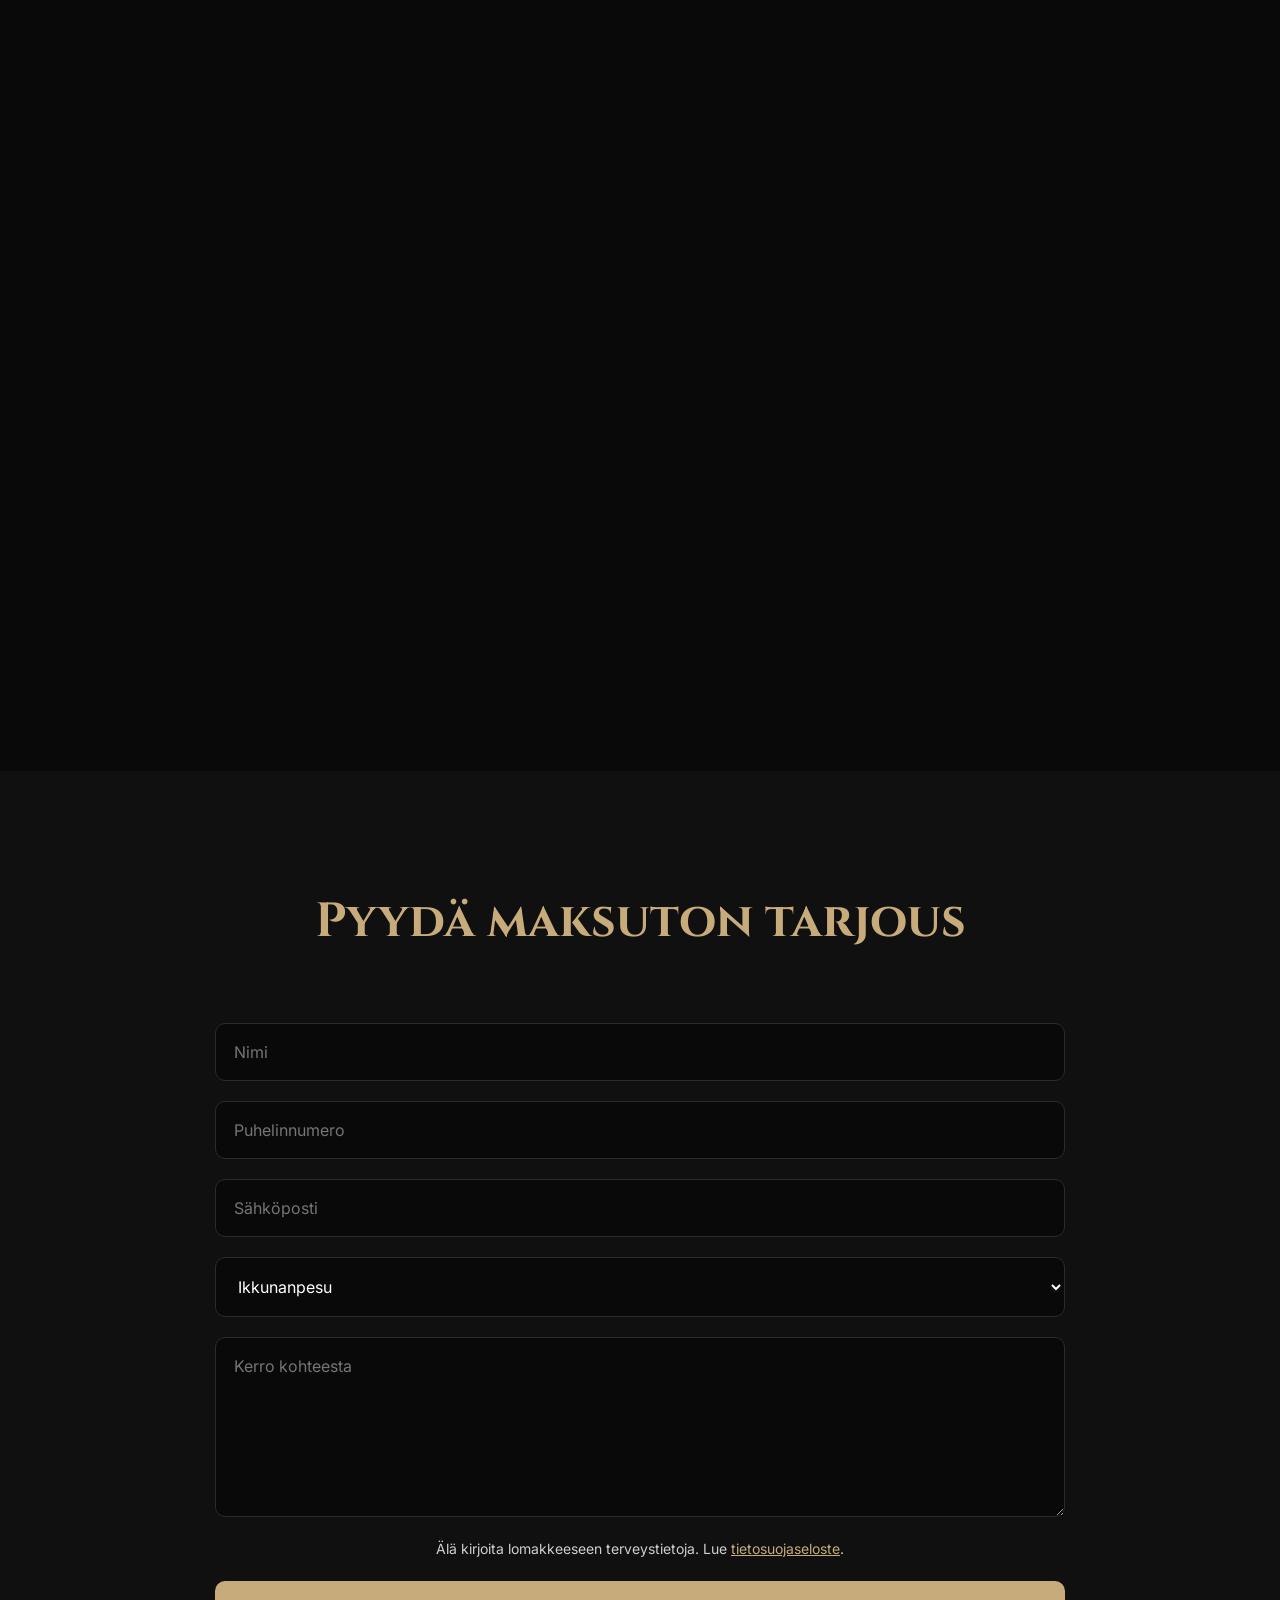
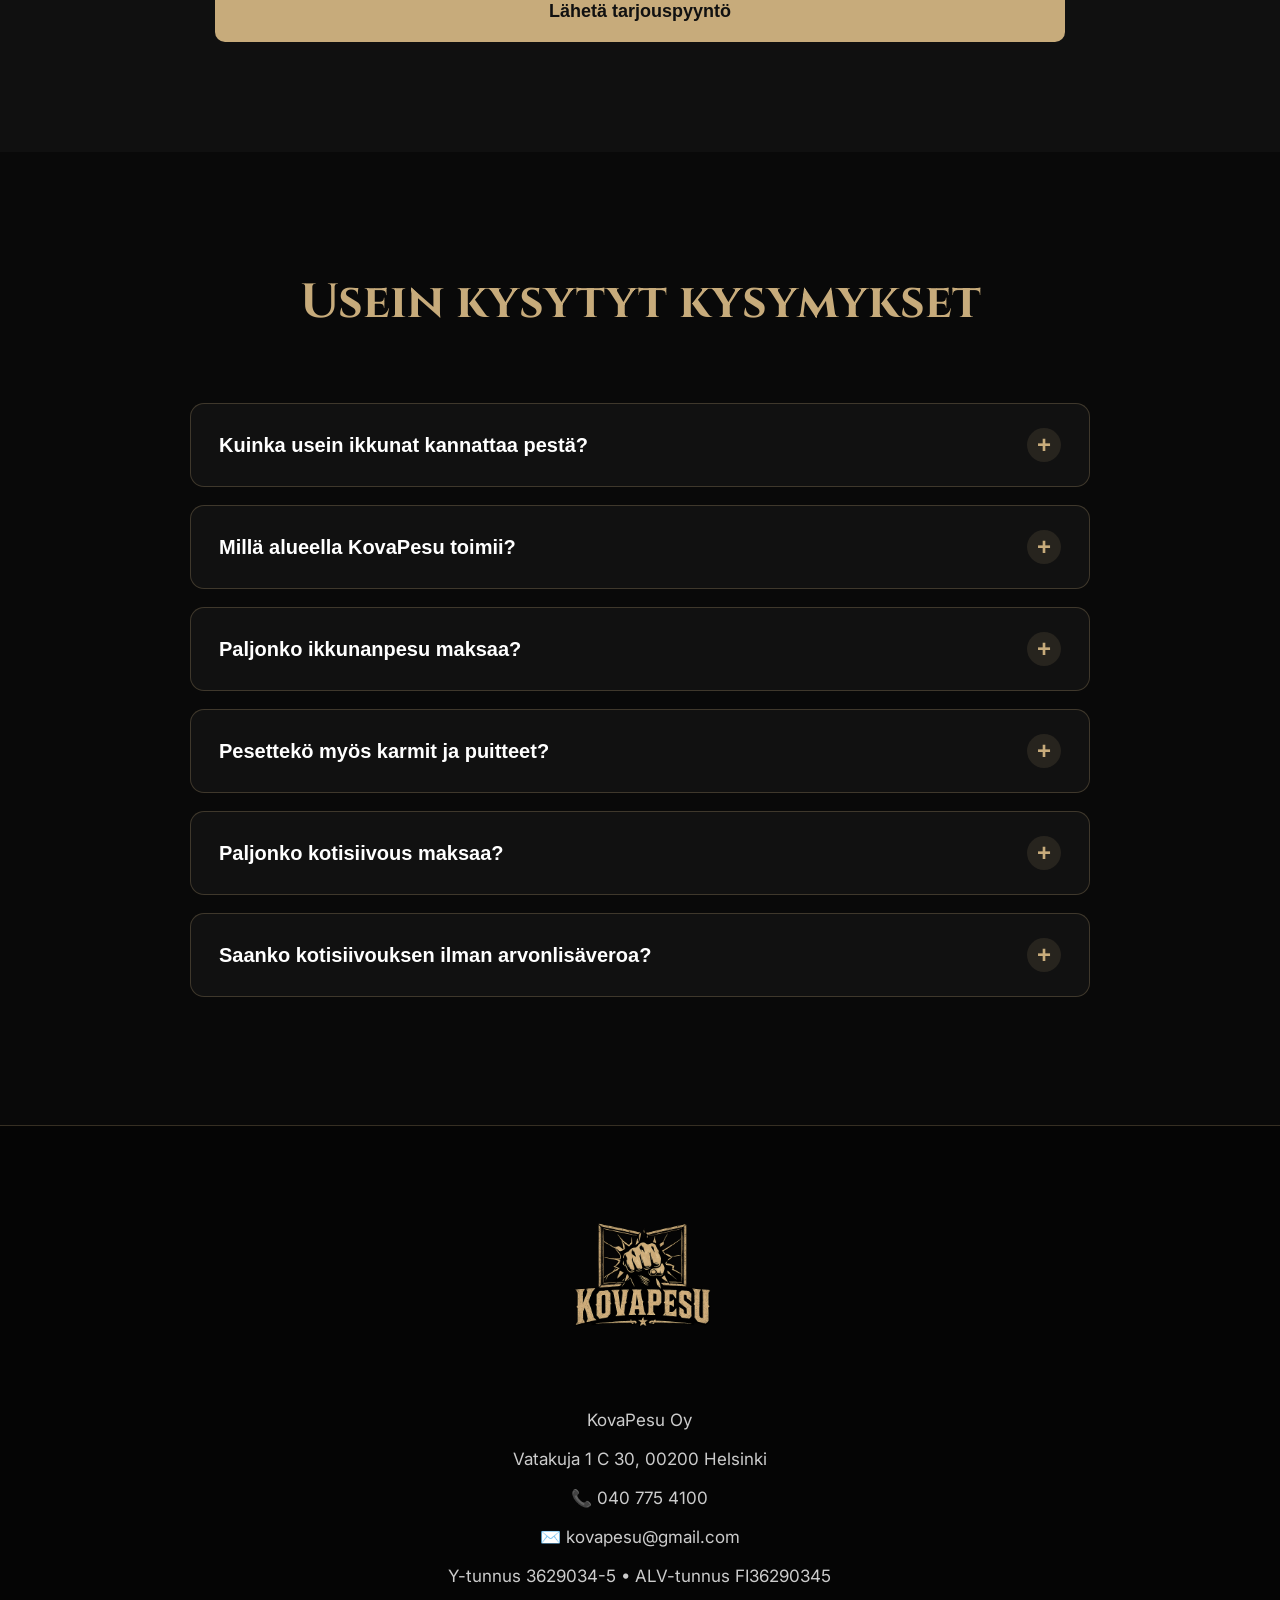
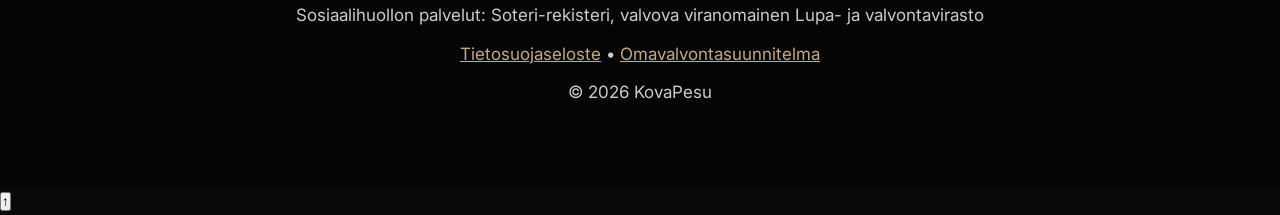
==== commit 9f727034: "Lisää kotisiivouksen oma sivu ja kortin kuva - Uusi sivu kotisiivous.html: sisältö, hinta, tilaus ja" ====
--- a/index.html
+++ b/index.html
@@ -236,6 +236,8 @@
                 <p>
                     Säännöllinen tai kertaluontoinen siivous alkaen 45,90 €/tunti (sis. alv 25,5 %).
                 </p>
+
+                <a href="kotisiivous.html" class="card-link">Lue lisää</a>
             </div>
 
         </div>
--- a/css/style.css
+++ b/css/style.css
@@ -1231,6 +1231,105 @@
     background-image:
     linear-gradient(rgba(0,0,0,.65),rgba(0,0,0,.65)),
     url("../images/services/gutter.png");
+}
+
+.cards .card:nth-child(7){
+    background-image:
+    linear-gradient(rgba(0,0,0,.65),rgba(0,0,0,.65)),
+    url("../images/services/cleaning.webp");
+}
+
+.card-link{
+    position:relative;
+    z-index:2;
+    display:inline-block;
+    margin-top:16px;
+    color:var(--gold);
+    font-weight:700;
+    text-decoration:underline;
+}
+
+/* ==========================================
+   KOTISIIVOUSSIVU
+========================================== */
+
+.hero.page-hero{
+    min-height:65vh;
+    background-image:
+    linear-gradient(rgba(0,0,0,.45),rgba(0,0,0,.65)),
+    url("../images/services/cleaning.webp");
+}
+
+.hero.page-hero .hero-content{
+    padding-top:150px;
+}
+
+.hero.page-hero h1{
+    font-size:clamp(38px,7vw,72px);
+    margin-bottom:25px;
+}
+
+.info-grid{
+    display:grid;
+    grid-template-columns:repeat(auto-fit,minmax(280px,1fr));
+    gap:30px;
+}
+
+.info-grid-two{
+    grid-template-columns:repeat(auto-fit,minmax(300px,1fr));
+}
+
+.info-box{
+    background:var(--card);
+    border:1px solid var(--border);
+    border-radius:18px;
+    padding:35px 30px;
+}
+
+.info-box h3{
+    font-family:'Cinzel',serif;
+    font-size:22px;
+    color:var(--gold);
+    margin-bottom:14px;
+}
+
+.info-box p,
+.info-box li{
+    color:var(--gray);
+}
+
+.info-box a{
+    color:var(--gold);
+    text-decoration:underline;
+}
+
+.check-list li{
+    position:relative;
+    padding-left:26px;
+    margin-bottom:8px;
+}
+
+.check-list li::before{
+    content:"✓";
+    position:absolute;
+    left:0;
+    color:var(--gold);
+    font-weight:700;
+}
+
+.step-number{
+    width:52px;
+    height:52px;
+    display:flex;
+    align-items:center;
+    justify-content:center;
+    margin-bottom:16px;
+    border-radius:50%;
+    background:var(--gold);
+    color:var(--black);
+    font-family:'Cinzel',serif;
+    font-size:24px;
+    font-weight:700;
 }
 
 .card{
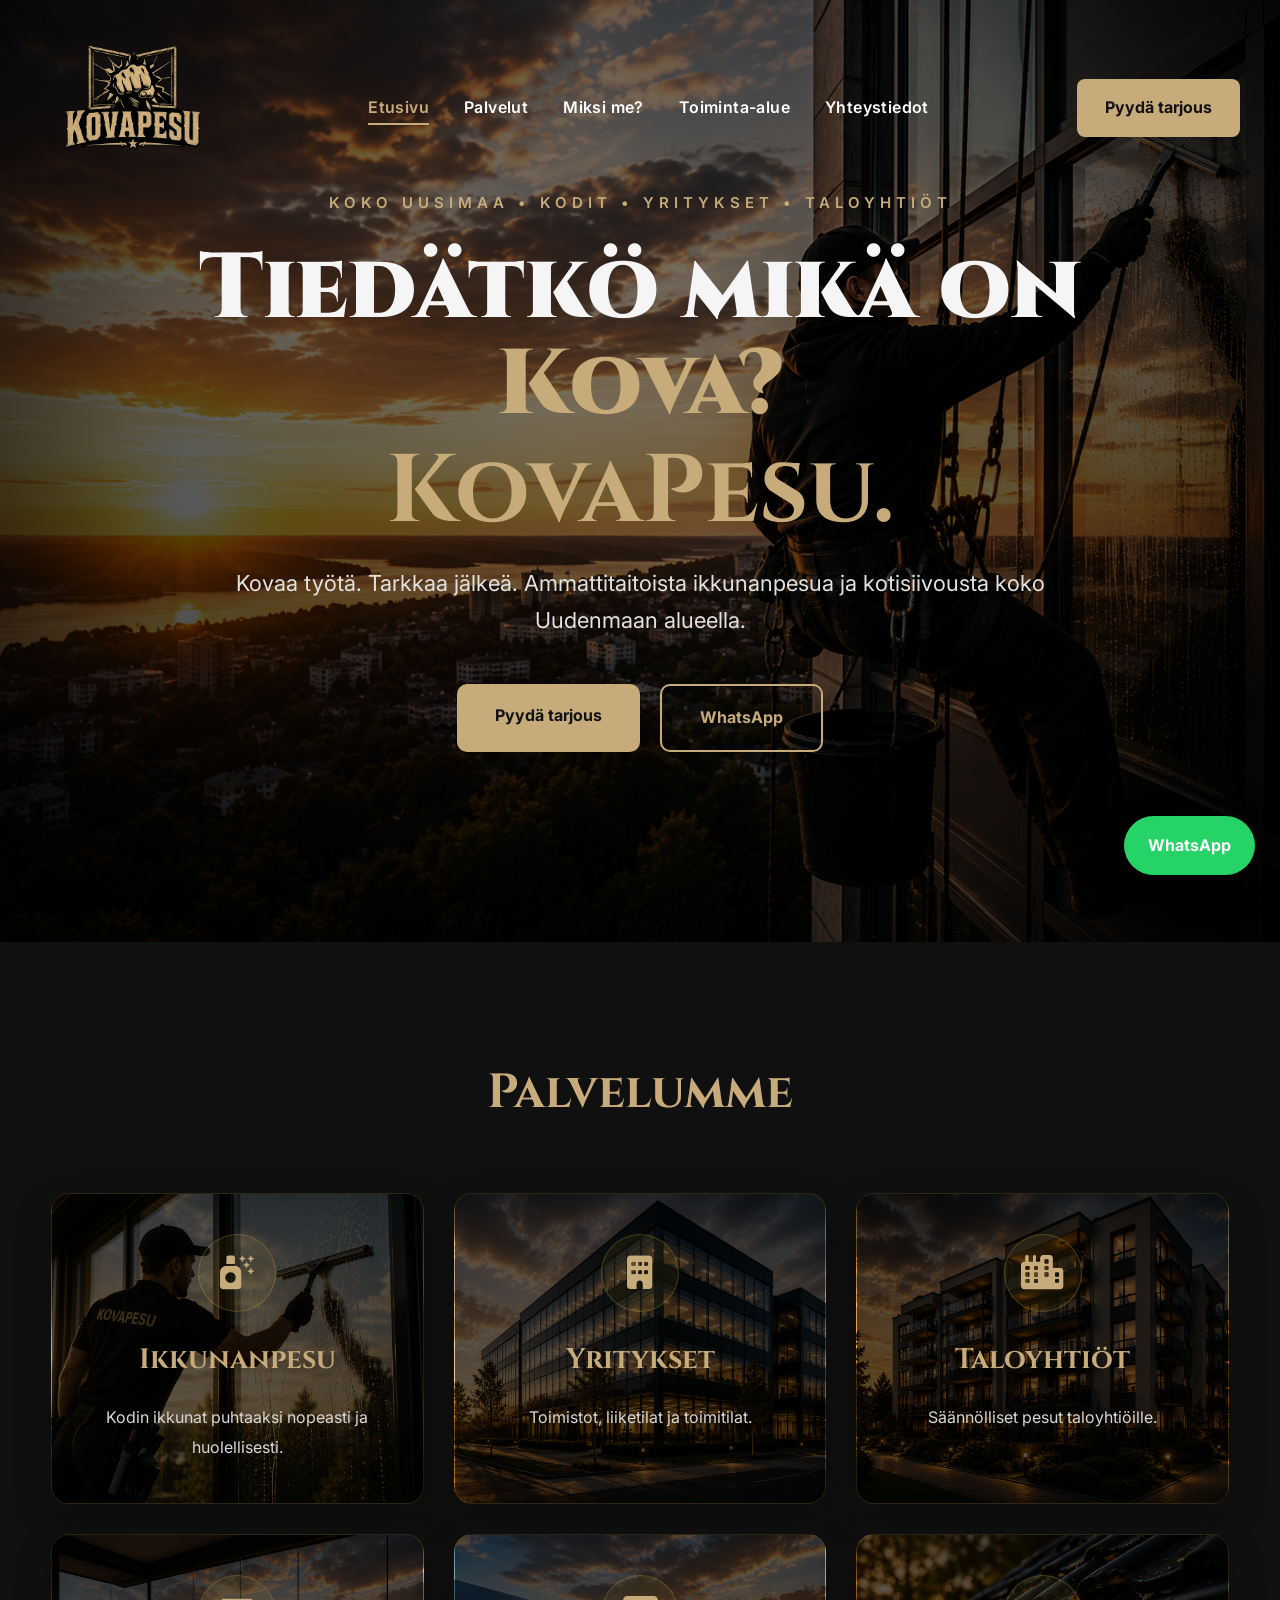
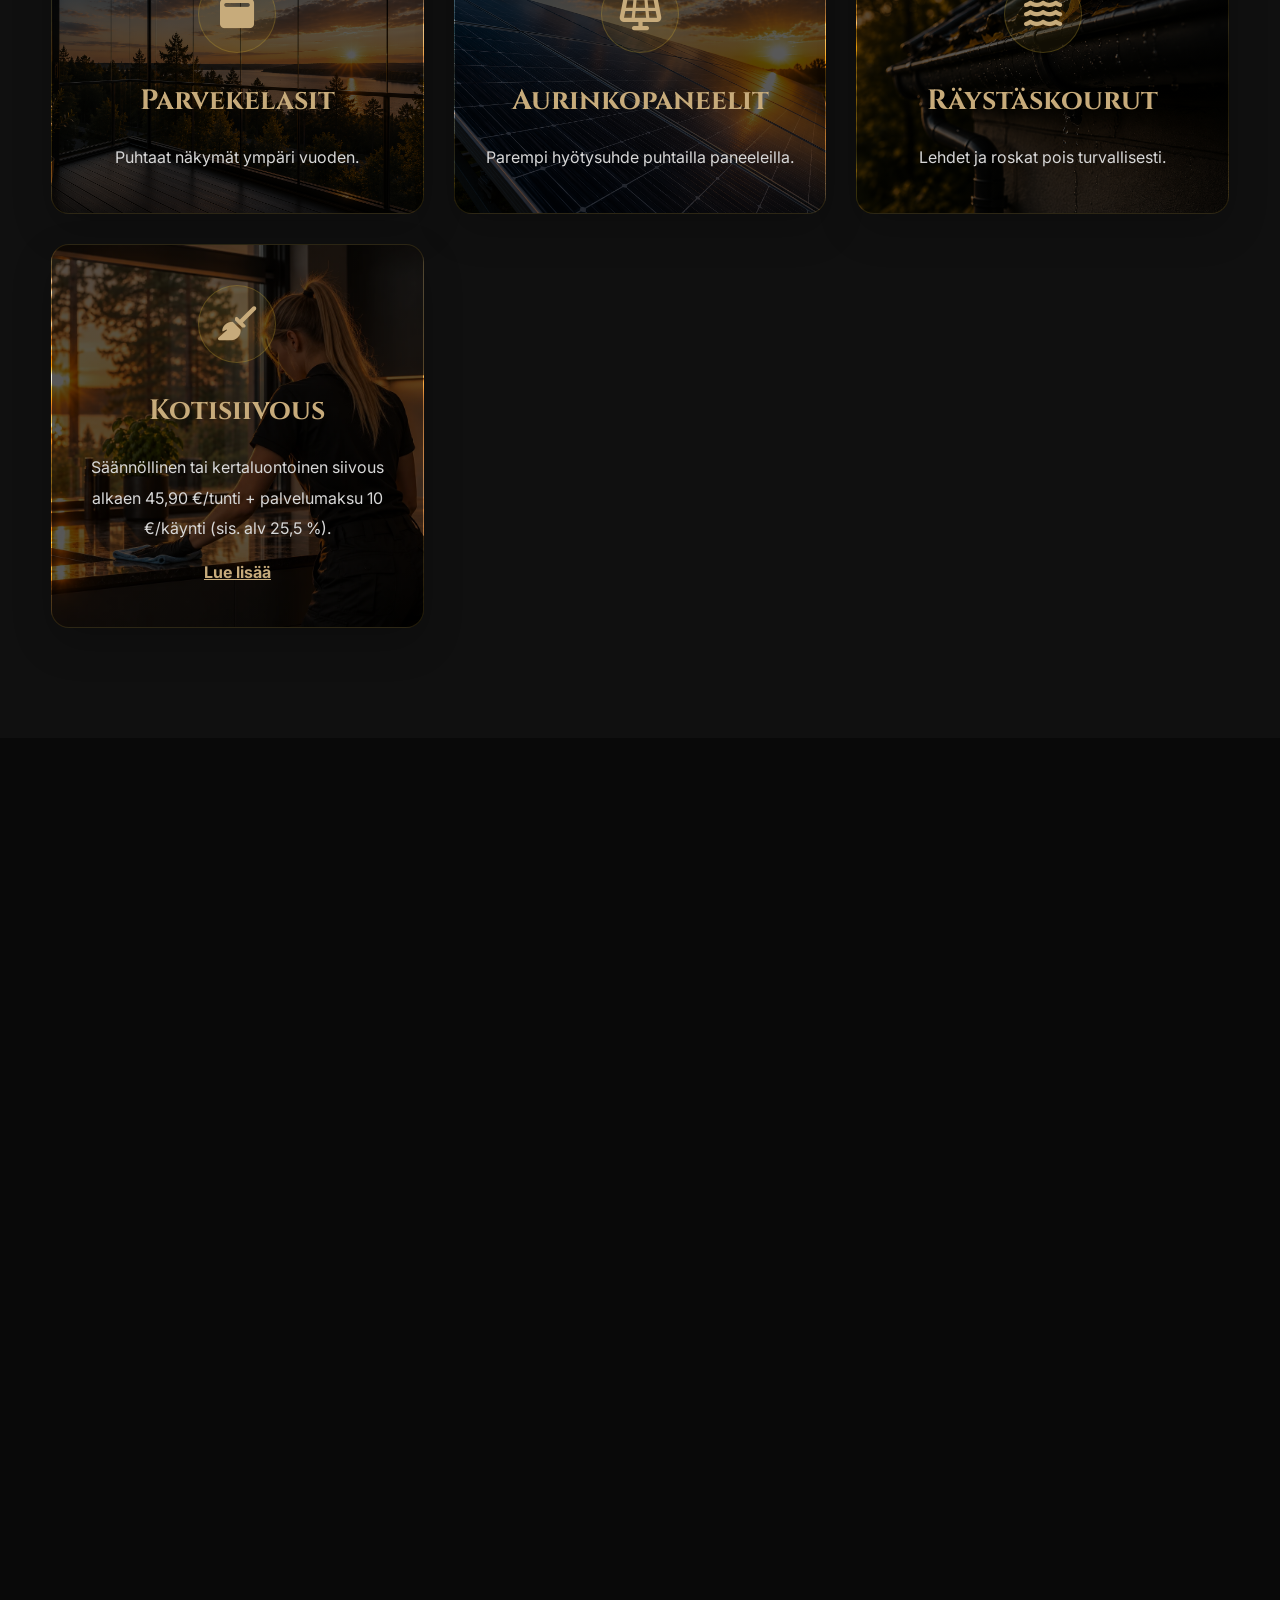
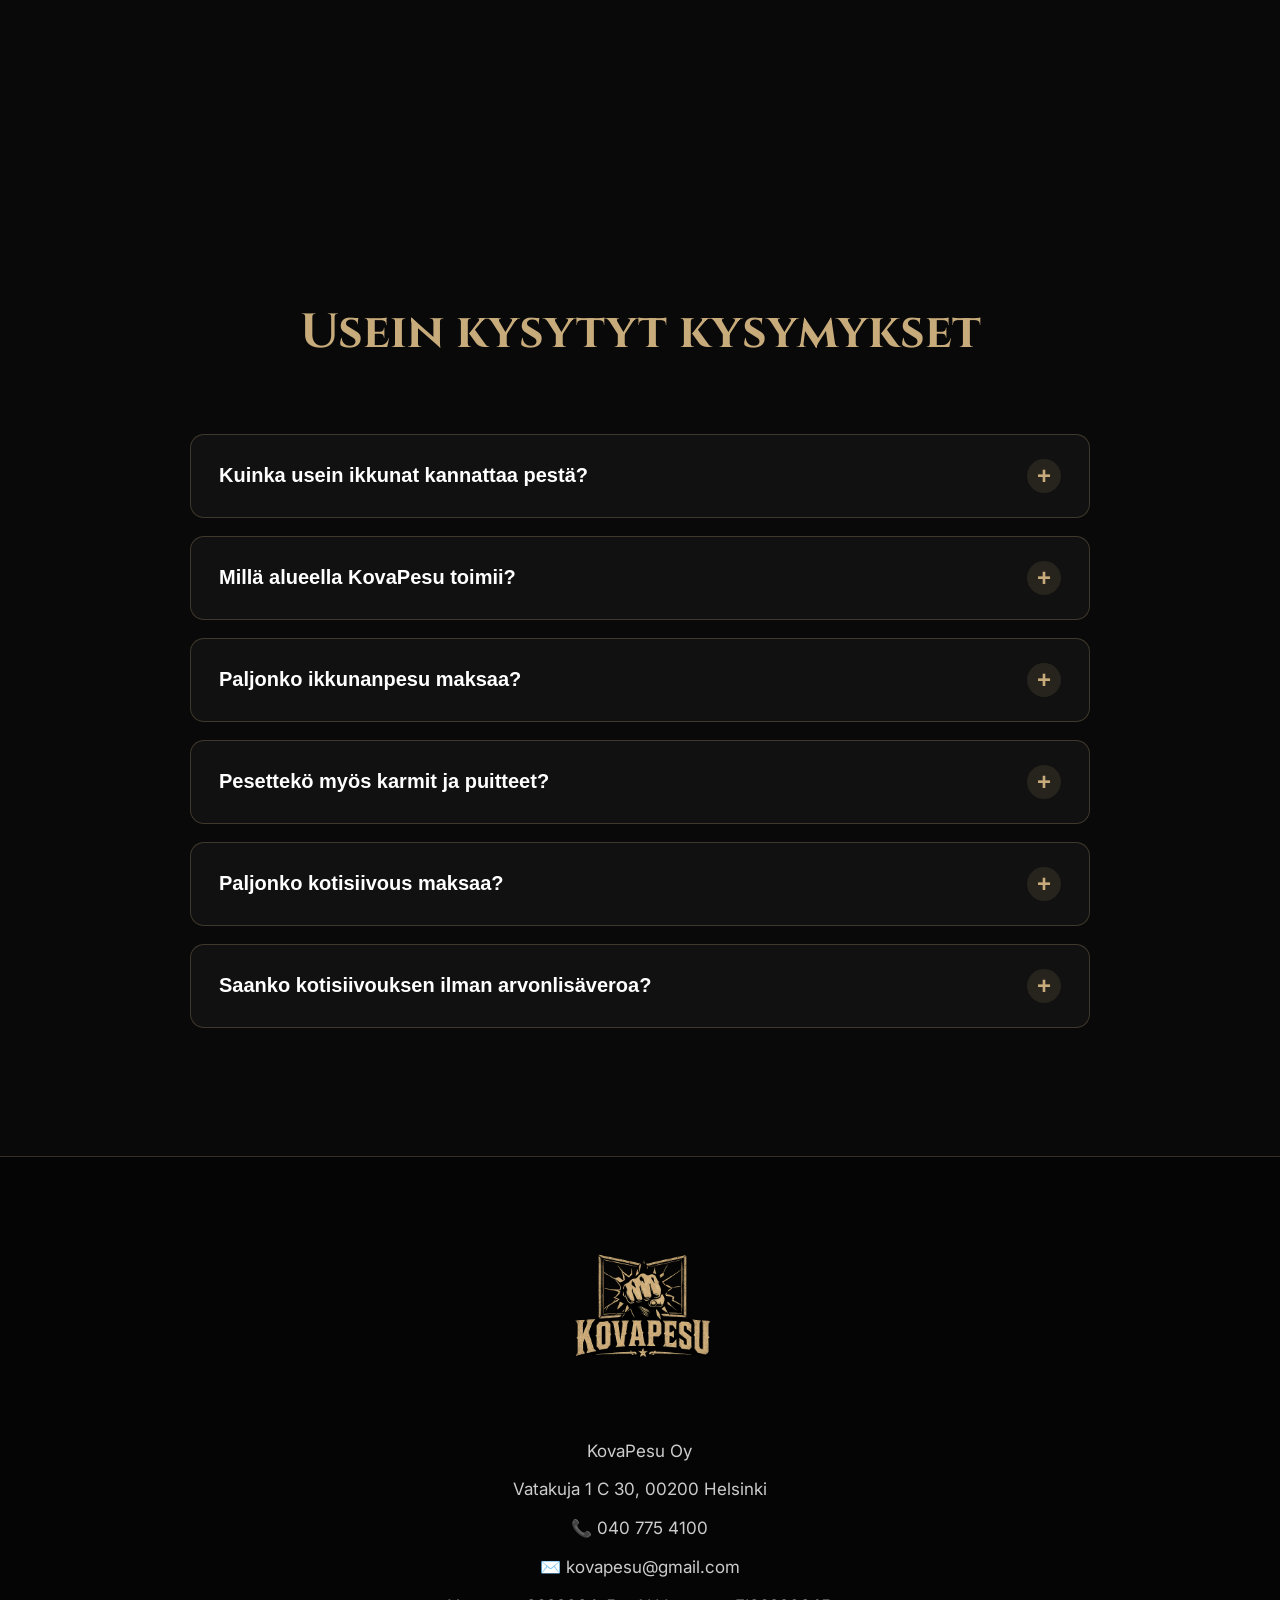
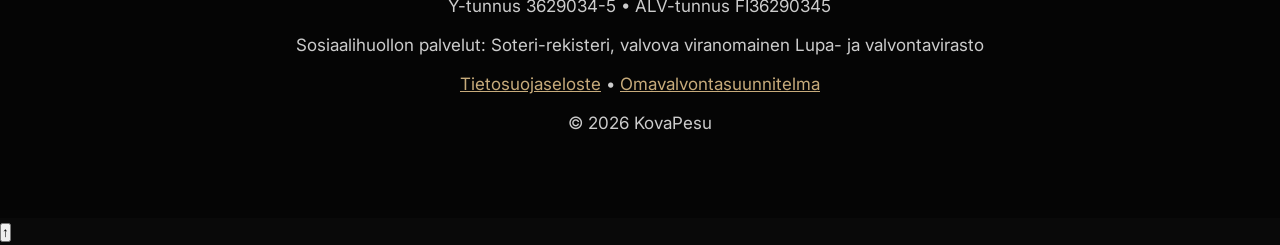
==== commit 94bfc932: "Lisää palvelumaksu hintatietoihin ja tarkenna sivujen tietoja Co-Authored-By: Claude Opus 5.5 <norep" ====
--- a/index.html
+++ b/index.html
@@ -234,7 +234,7 @@
                 <h3>Kotisiivous</h3>
 
                 <p>
-                    Säännöllinen tai kertaluontoinen siivous alkaen 45,90 €/tunti (sis. alv 25,5 %).
+                    Säännöllinen tai kertaluontoinen siivous alkaen 45,90 €/tunti + palvelumaksu 10 €/käynti (sis. alv 25,5 %).
                 </p>
 
                 <a href="kotisiivous.html" class="card-link">Lue lisää</a>
@@ -502,7 +502,7 @@
 
                 <div class="faq-answer">
                     <p>
-                        Kotisiivouksen hinta on alkaen 45,90 €/tunti (sis. alv 25,5 %).
+                        Kotisiivouksen hinta on alkaen 45,90 €/tunti, ja lisäksi veloitetaan palvelumaksu 10 € käynniltä (sis. alv 25,5 %).
                     </p>
                 </div>
 
@@ -579,7 +579,7 @@
 
 <p>
 
-© 2025 KovaPesu
+© 2026 KovaPesu
 
 </p>
 
@@ -639,7 +639,7 @@
       "name":"Paljonko kotisiivous maksaa?",
       "acceptedAnswer":{
         "@type":"Answer",
-        "text":"Kotisiivouksen hinta on alkaen 45,90 €/tunti (sis. alv 25,5 %)."
+        "text":"Kotisiivouksen hinta on alkaen 45,90 €/tunti, ja lisäksi veloitetaan palvelumaksu 10 € käynniltä (sis. alv 25,5 %)."
       }
     },
     {
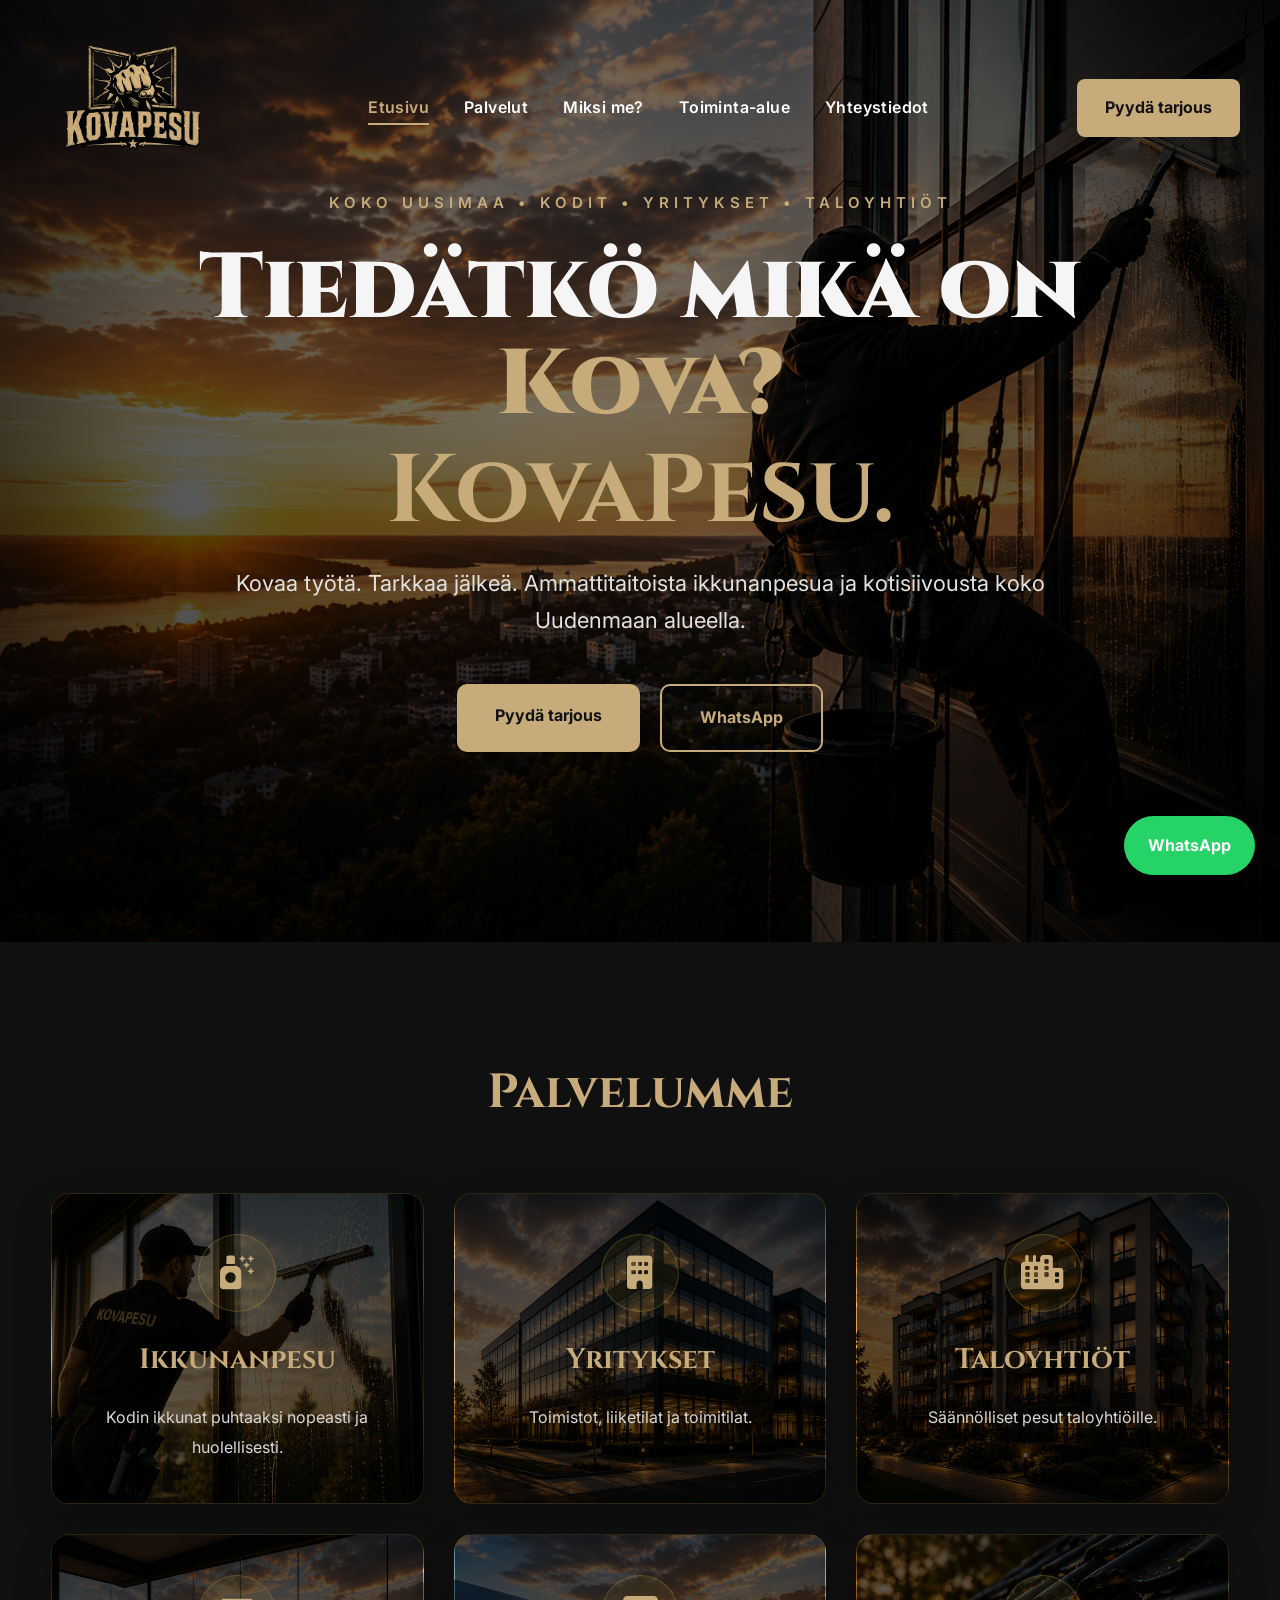
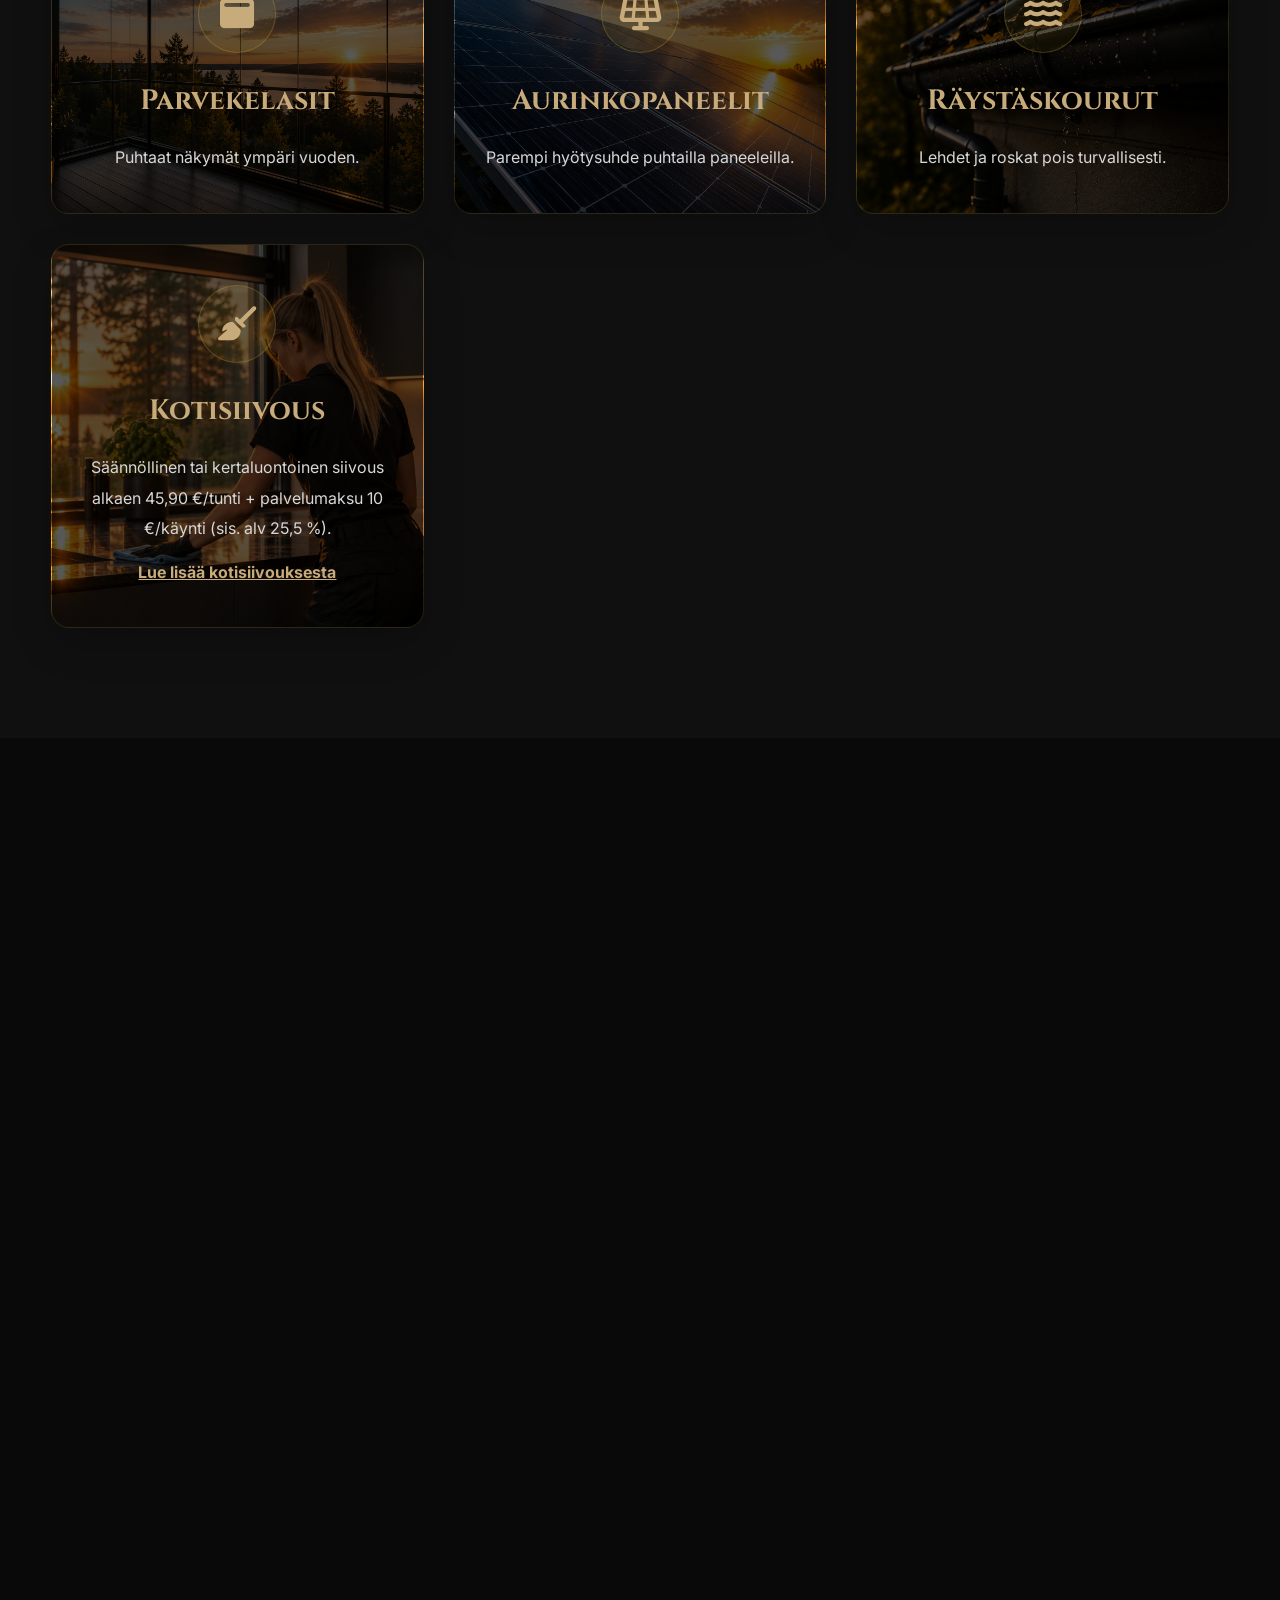
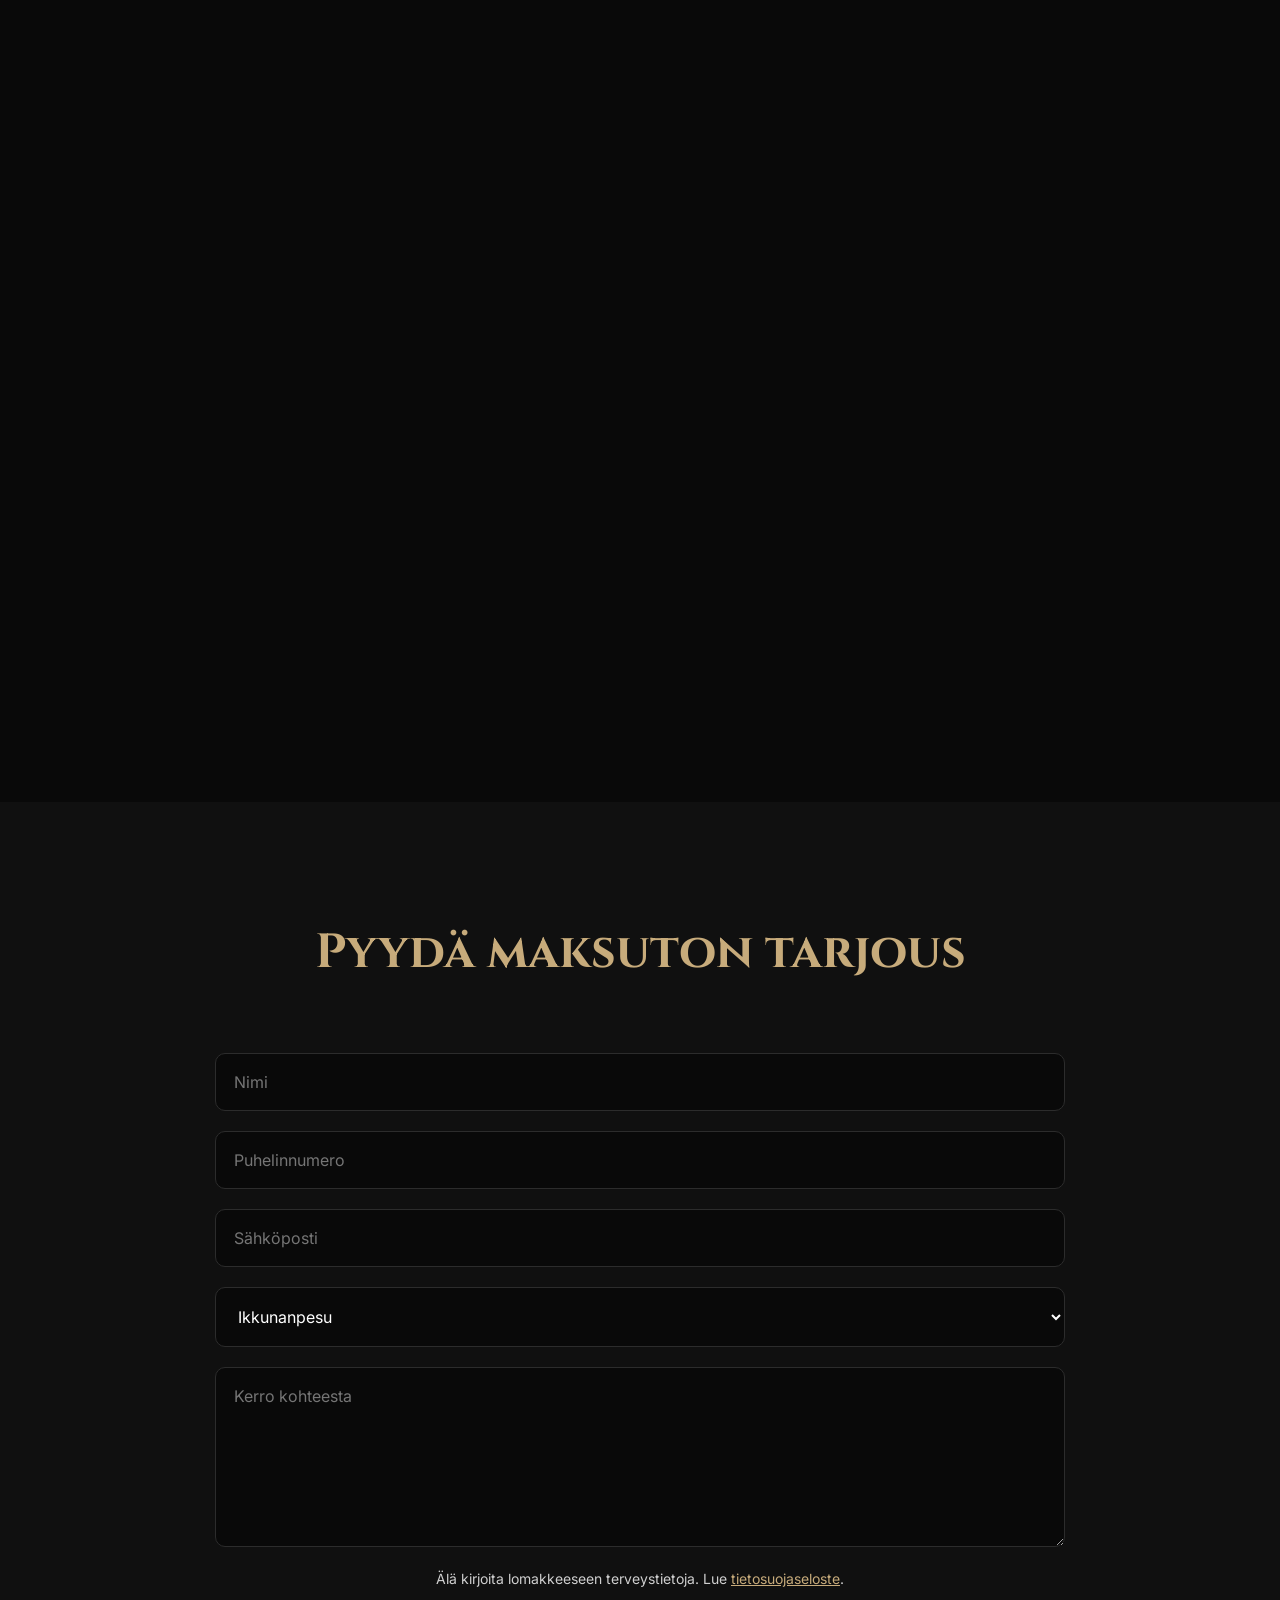
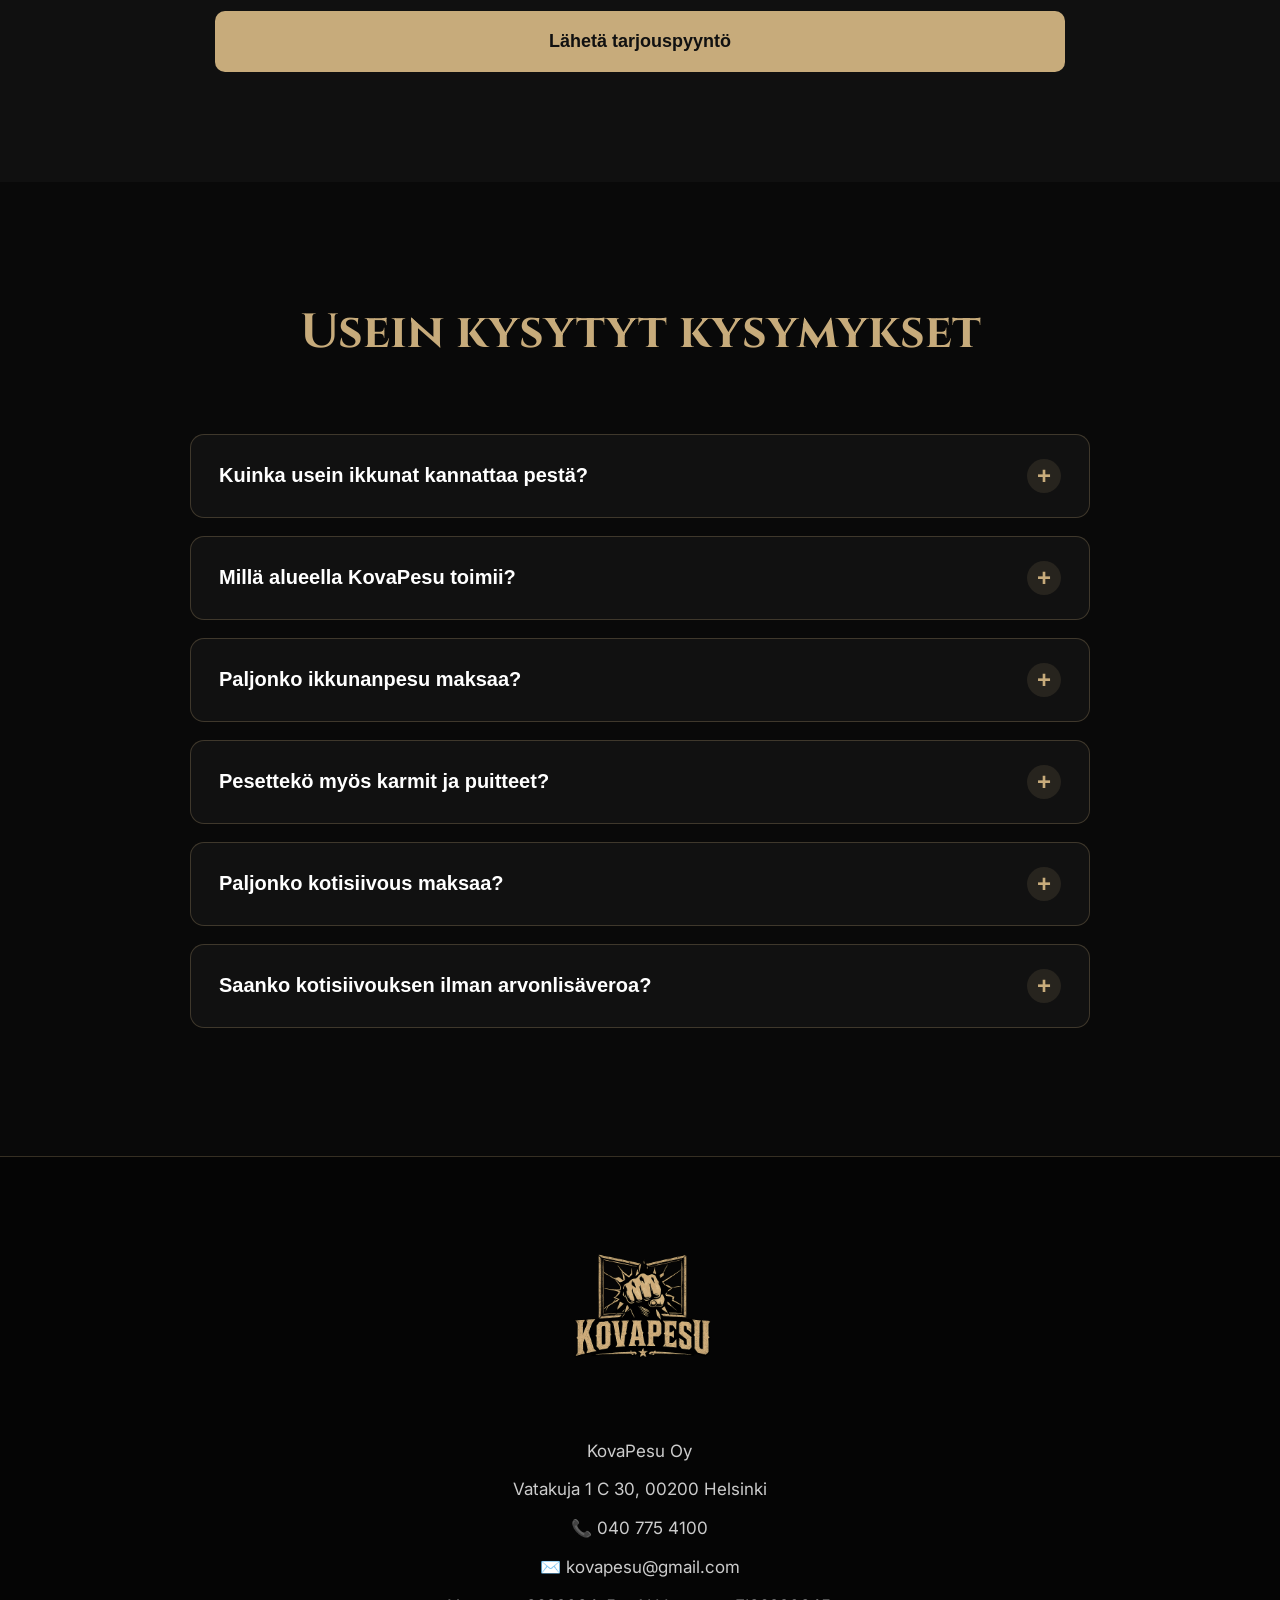
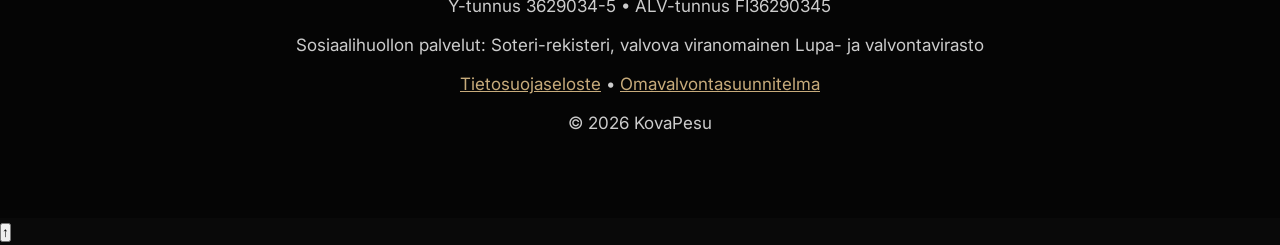
==== commit 2bb237c3: "Paranna sivujen hakukonetietoja Co-Authored-By: Claude Opus 5.5 <noreply@anthropic.com>" ====
--- a/index.html
+++ b/index.html
@@ -6,7 +6,7 @@
 <meta charset="UTF-8">
 <meta name="viewport" content="width=device-width, initial-scale=1.0">
 
-<link rel="icon" type="image/x-icon" href="favicon.png">
+<link rel="icon" type="image/png" href="favicon.png">
 
 <title>KovaPesu | Ikkunanpesu ja kotisiivous Uusimaa</title>
 
@@ -33,8 +33,8 @@
 <meta property="og:title" content="KovaPesu | Ikkunanpesu ja kotisiivous koko Uusimaa">
 <meta property="og:description" content="Ammattitaitoinen ikkunanpesu koteihin, yrityksille ja taloyhtiöille sekä kotisiivous koko Uudenmaan alueella.">
 <meta property="og:image" content="https://kovapesu.fi/images/share-image.png">
-<meta property="og:image:width" content="1200">
-<meta property="og:image:height" content="630">
+<meta property="og:image:width" content="1734">
+<meta property="og:image:height" content="907">
 <meta property="og:url" content="https://kovapesu.fi/">
 <meta property="og:type" content="website">
 <meta property="og:site_name" content="KovaPesu">
@@ -237,7 +237,7 @@
                     Säännöllinen tai kertaluontoinen siivous alkaen 45,90 €/tunti + palvelumaksu 10 €/käynti (sis. alv 25,5 %).
                 </p>
 
-                <a href="kotisiivous.html" class="card-link">Lue lisää</a>
+                <a href="kotisiivous.html" class="card-link">Lue lisää kotisiivouksesta</a>
             </div>
 
         </div>
@@ -615,7 +615,7 @@
       "name":"Millä alueella KovaPesu toimii?",
       "acceptedAnswer":{
         "@type":"Answer",
-        "text":"Palvelemme Helsingissä, Espoossa, Vantaalla sekä koko Uudenmaan alueella."
+        "text":"Toimimme Helsingissä, Espoossa, Vantaalla sekä koko Uudenmaan alueella."
       }
     },
     {
@@ -631,7 +631,7 @@
       "name":"Pesettekö myös karmit ja puitteet?",
       "acceptedAnswer":{
         "@type":"Answer",
-        "text":"Kyllä. Tarvittaessa pesemme myös karmit, puitteet ja ikkunalaudat."
+        "text":"Kyllä. Tarvittaessa pesemme myös karmit, puitteet sekä ikkunalaudat."
       }
     },
     {
@@ -659,6 +659,15 @@
   "@context": "https://schema.org",
   "@type": "LocalBusiness",
   "name": "KovaPesu",
+  "legalName": "KovaPesu Oy",
+  "vatID": "FI36290345",
+  "address": {
+    "@type": "PostalAddress",
+    "streetAddress": "Vatakuja 1 C 30",
+    "postalCode": "00200",
+    "addressLocality": "Helsinki",
+    "addressCountry": "FI"
+  },
   "url": "https://kovapesu.fi",
   "logo": "https://kovapesu.fi/assets/logo.png",
   "image": "https://kovapesu.fi/images/hero.png",
@@ -668,14 +677,9 @@
     "@type": "AdministrativeArea",
     "name": "Uusimaa"
   },
-  "serviceArea": {
-    "@type": "AdministrativeArea",
-    "name": "Uusimaa"
-  },
   "description": "KovaPesu tarjoaa ammattitaitoista ikkunanpesua koteihin, yrityksille ja taloyhtiöille sekä kotisiivousta koko Uudenmaan alueella.",
   "priceRange": "€€",
-  "openingHours": "Mo-Fr 08:00-18:00",
-  "sameAs": []
+  "openingHours": "Mo-Fr 08:00-18:00"
 }
 </script>
 
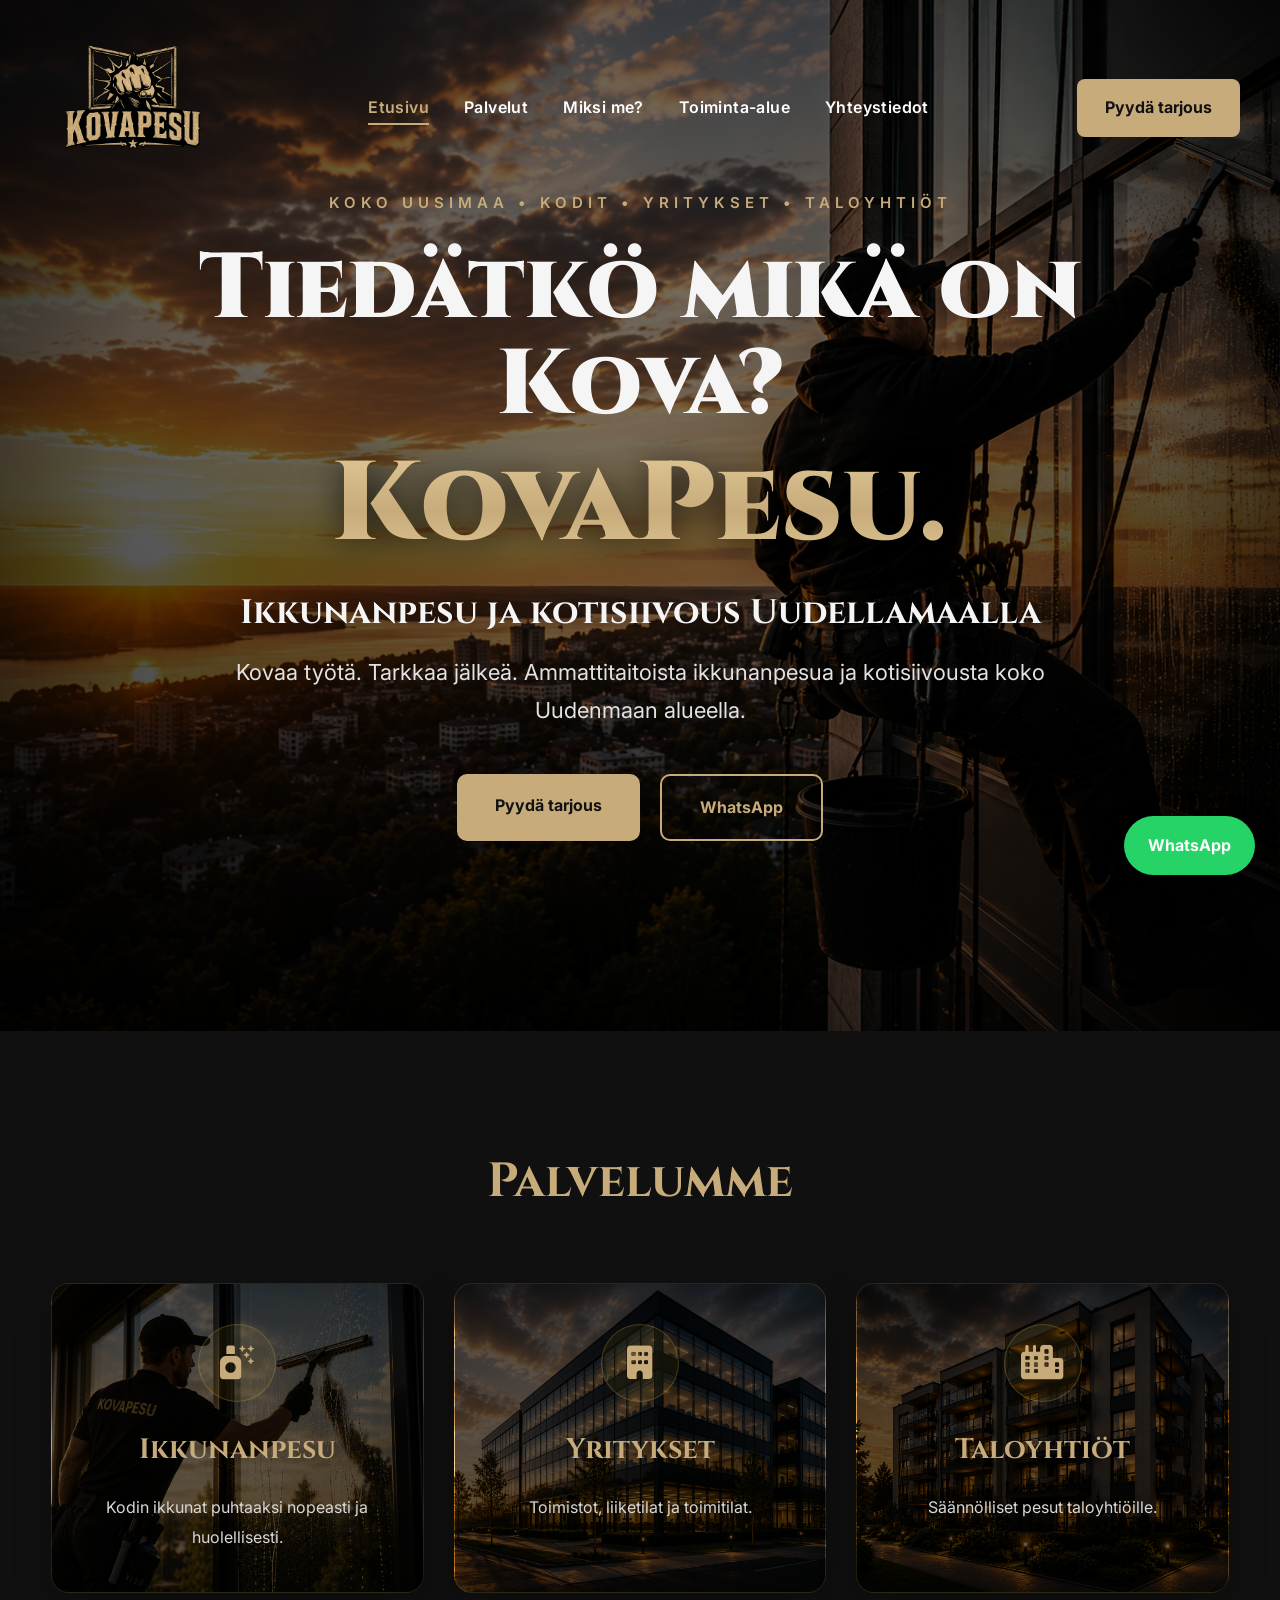
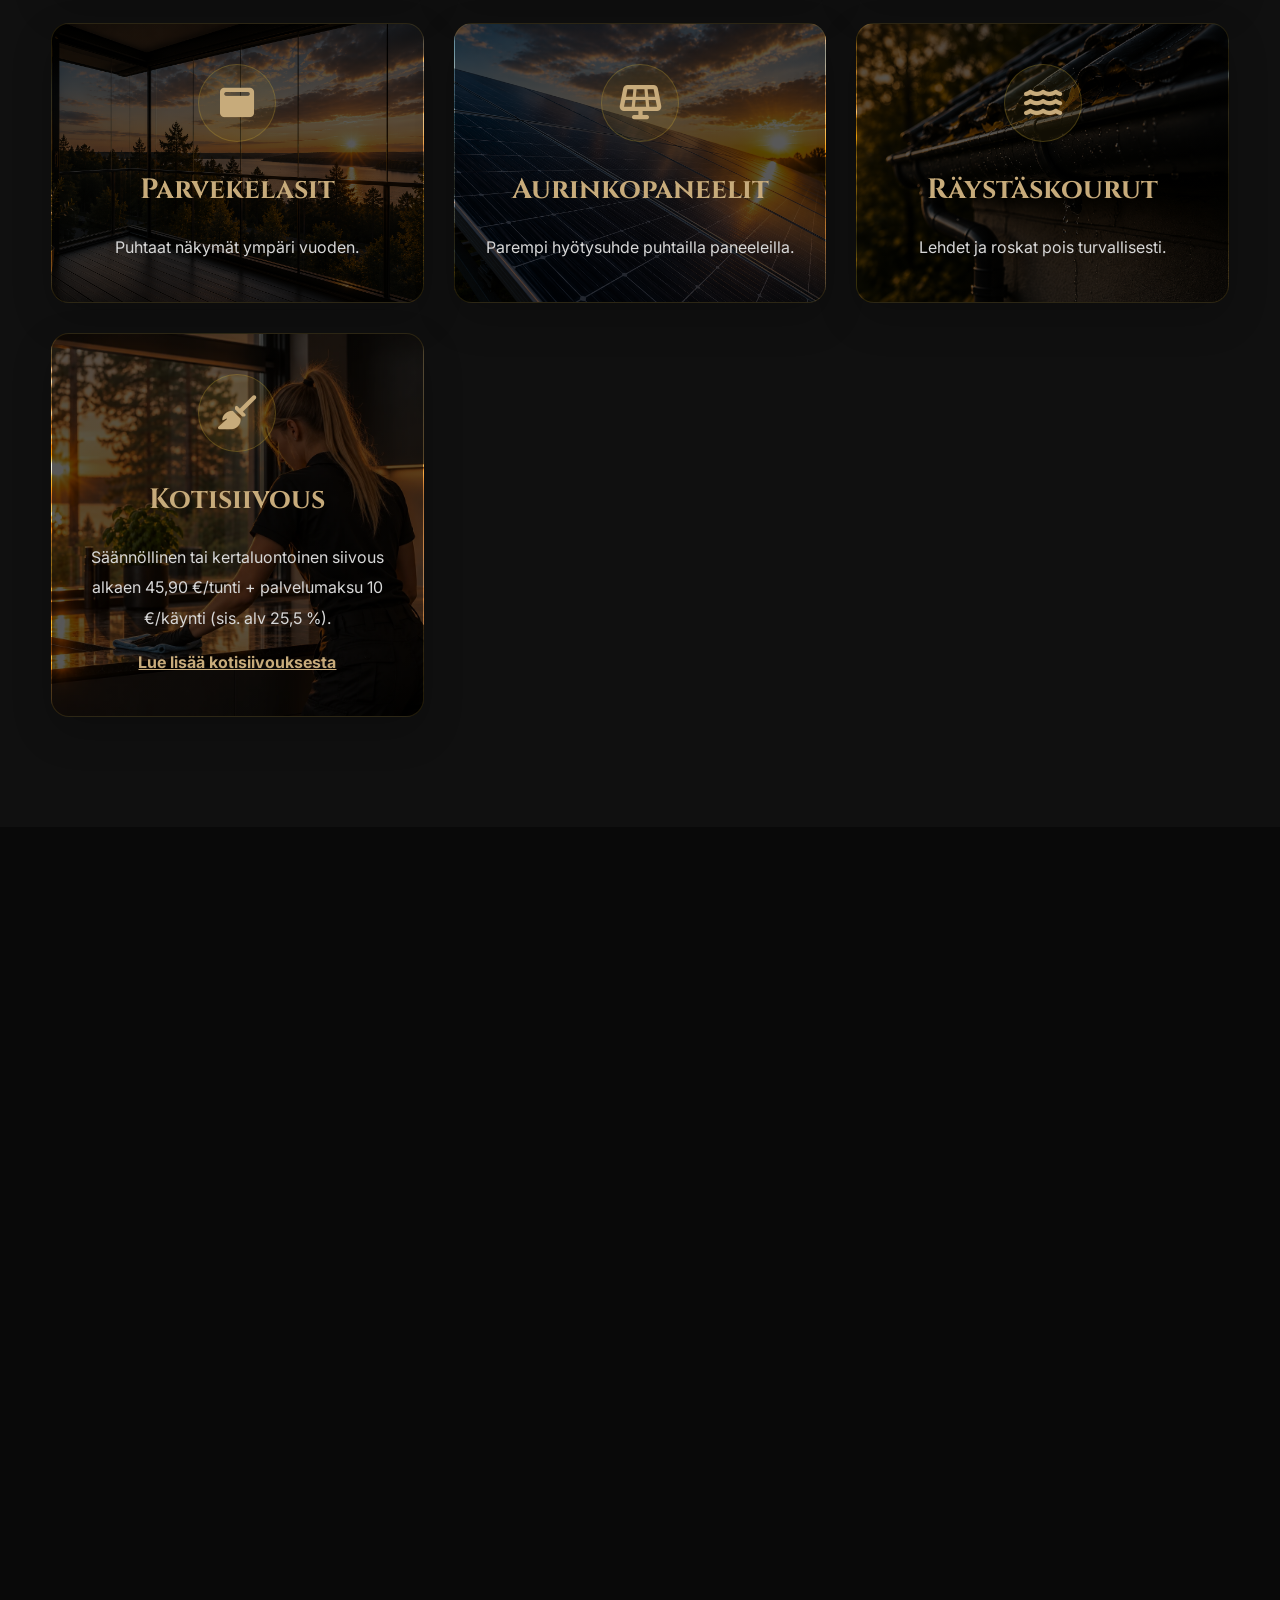
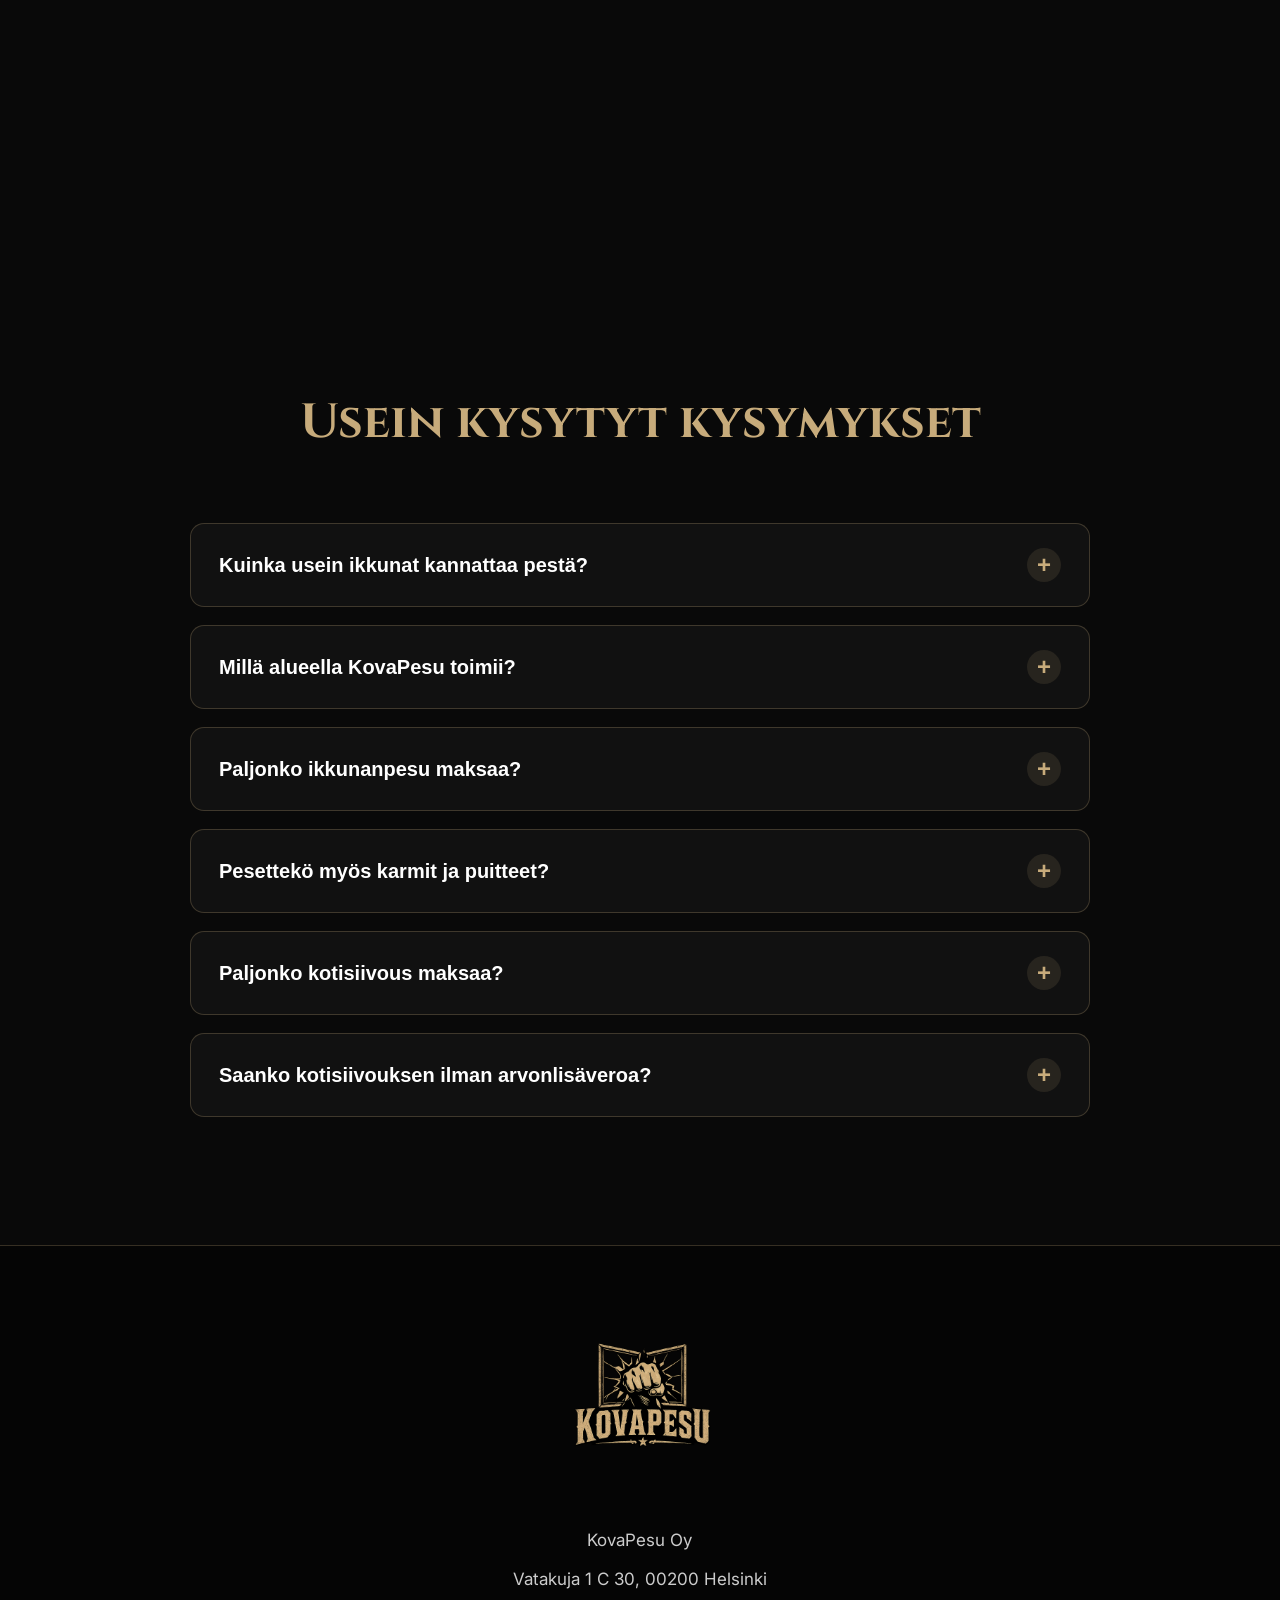
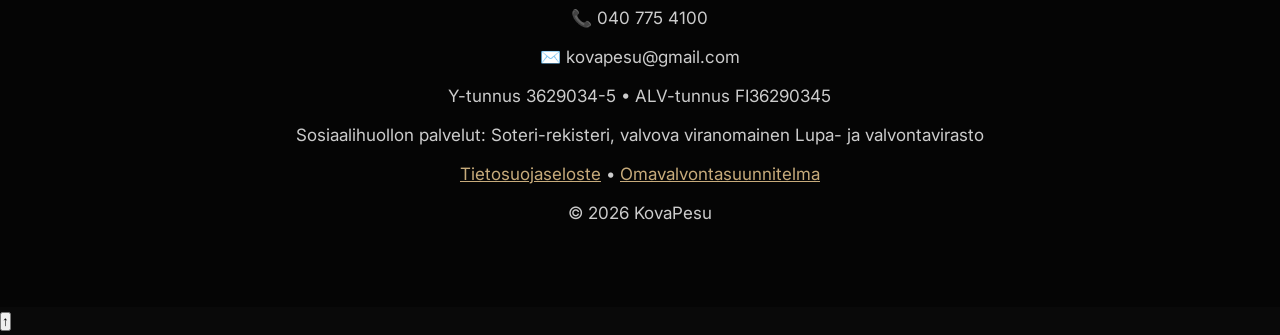
==== commit 5d573519: "Vaihda pääotsikot ja korosta KovaPesu-nimeä Co-Authored-By: Claude Opus 5.5 <noreply@anthropic.com>" ====
--- a/index.html
+++ b/index.html
@@ -96,19 +96,21 @@
 
 </p>
 
-<h1>
+<p class="hero-slogan">
 
 Tiedätkö mikä on
 
-<span>Kova?</span>
-
-</h1>
-
-<h2>
+Kova?
+
+</p>
+
+<p class="hero-brand">
 
 KovaPesu.
 
-</h2>
+</p>
+
+<h1 class="hero-keyword">Ikkunanpesu ja kotisiivous Uudellamaalla</h1>
 
 <p class="hero-text">
 
--- a/css/style.css
+++ b/css/style.css
@@ -1652,3 +1652,72 @@
 .faq-question:hover{
     background:rgba(199,171,123,.05);
 }
+
+/* ==========================
+   HERON ISKULAUSE JA HAKUSANAOTSIKKO
+========================== */
+
+.hero-slogan{
+    color:#f5f5f5;
+    font-family:'Cinzel',serif;
+    font-size:92px;
+    line-height:1.05;
+    font-weight:900;
+    margin-bottom:10px;
+}
+
+.hero-slogan span{
+    color:var(--gold);
+}
+
+.hero-brand{
+    font-family:'Cinzel',serif;
+    font-size:112px;
+    font-weight:900;
+    letter-spacing:1px;
+    color:#C7AB7B;
+    background:linear-gradient(180deg,#E2C997 0%,#C7AB7B 55%,#E2C997 100%);
+    -webkit-background-clip:text;
+    background-clip:text;
+    -webkit-text-fill-color:transparent;
+    filter:drop-shadow(0 3px 18px rgba(0,0,0,.75));
+    margin-bottom:25px;
+    line-height:1.1;
+}
+
+.hero h1.hero-keyword{
+    font-family:'Cinzel',serif;
+    font-size:34px;
+    line-height:1.25;
+    font-weight:700;
+    margin-bottom:20px;
+}
+
+.hero.page-hero .hero-slogan{
+    font-size:clamp(38px,7vw,72px);
+    margin-bottom:20px;
+}
+
+@media (max-width:768px){
+    .hero-slogan{
+        font-size:50px;
+    }
+    .hero-brand{
+        font-size:76px;
+    }
+    .hero h1.hero-keyword{
+        font-size:26px;
+    }
+}
+
+@media (max-width:480px){
+    .hero-slogan{
+        font-size:42px;
+    }
+    .hero-brand{
+        font-size:52px;
+    }
+    .hero h1.hero-keyword{
+        font-size:22px;
+    }
+}
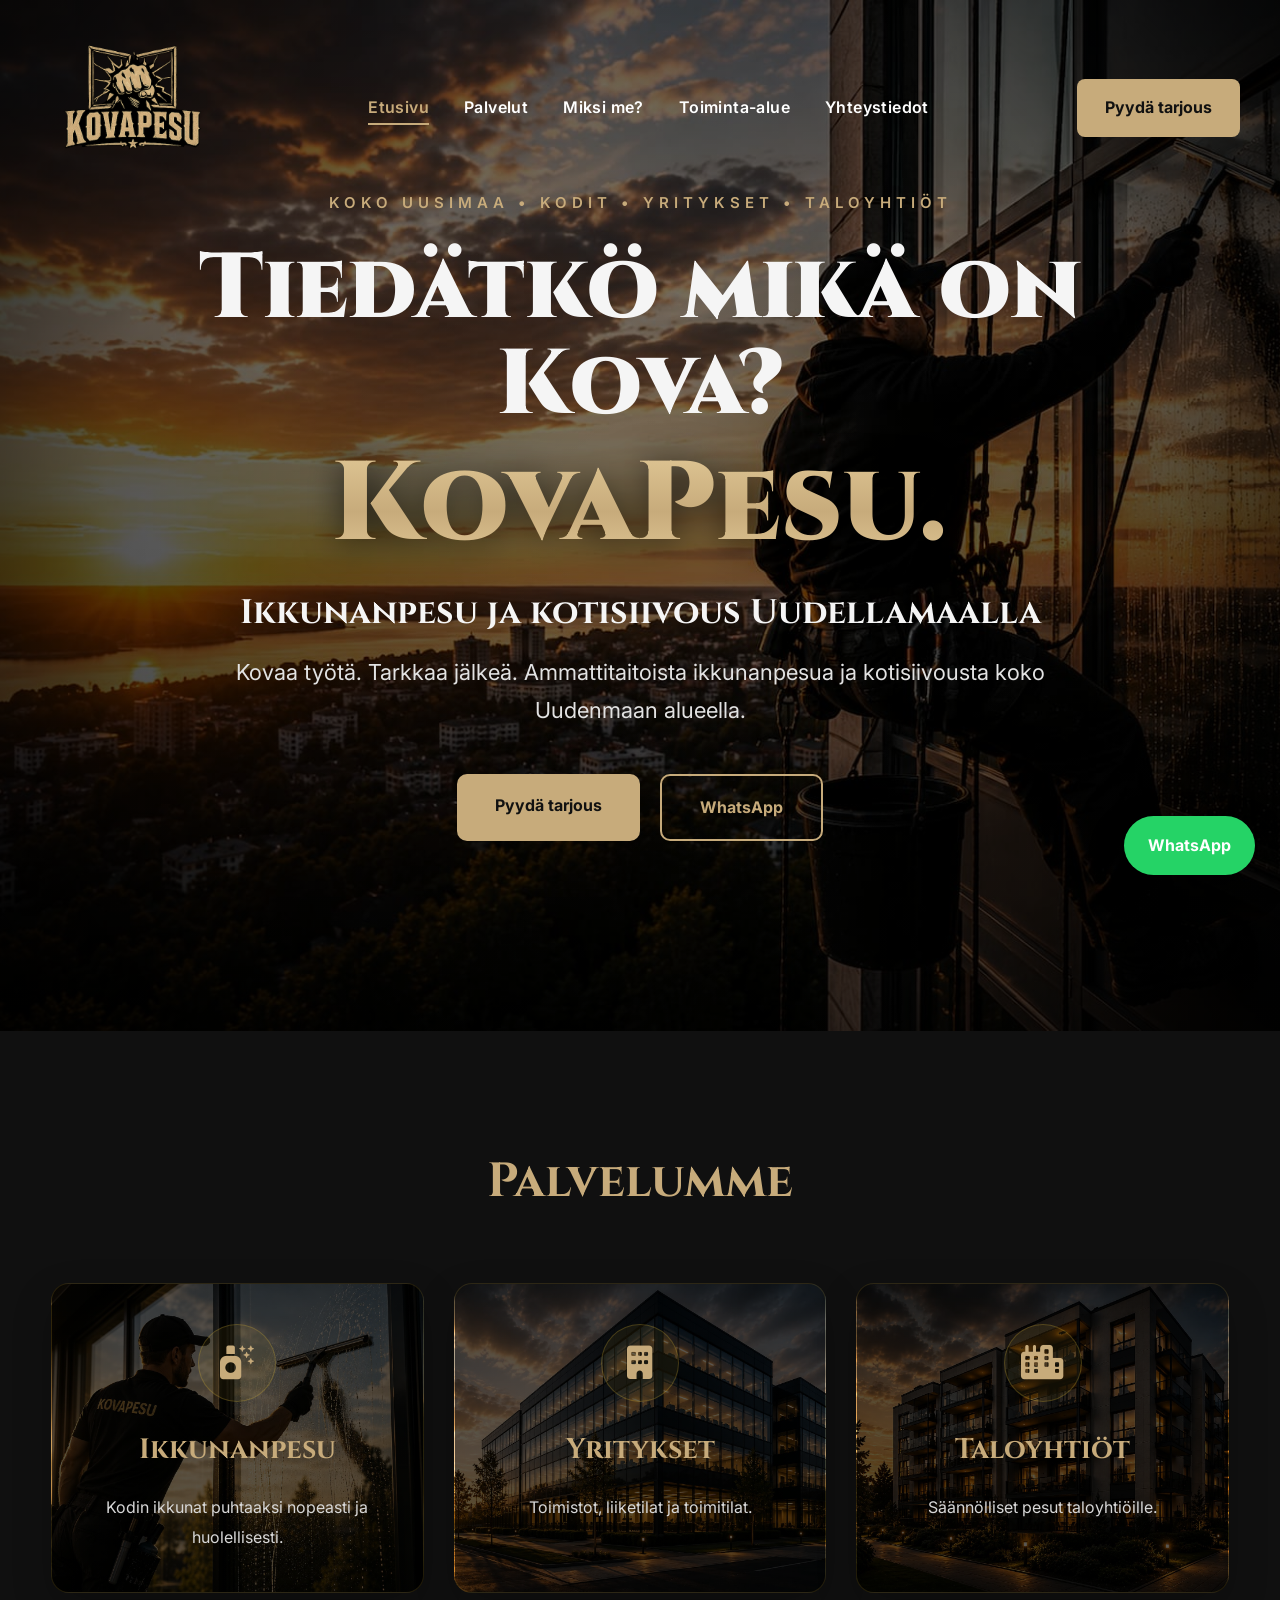
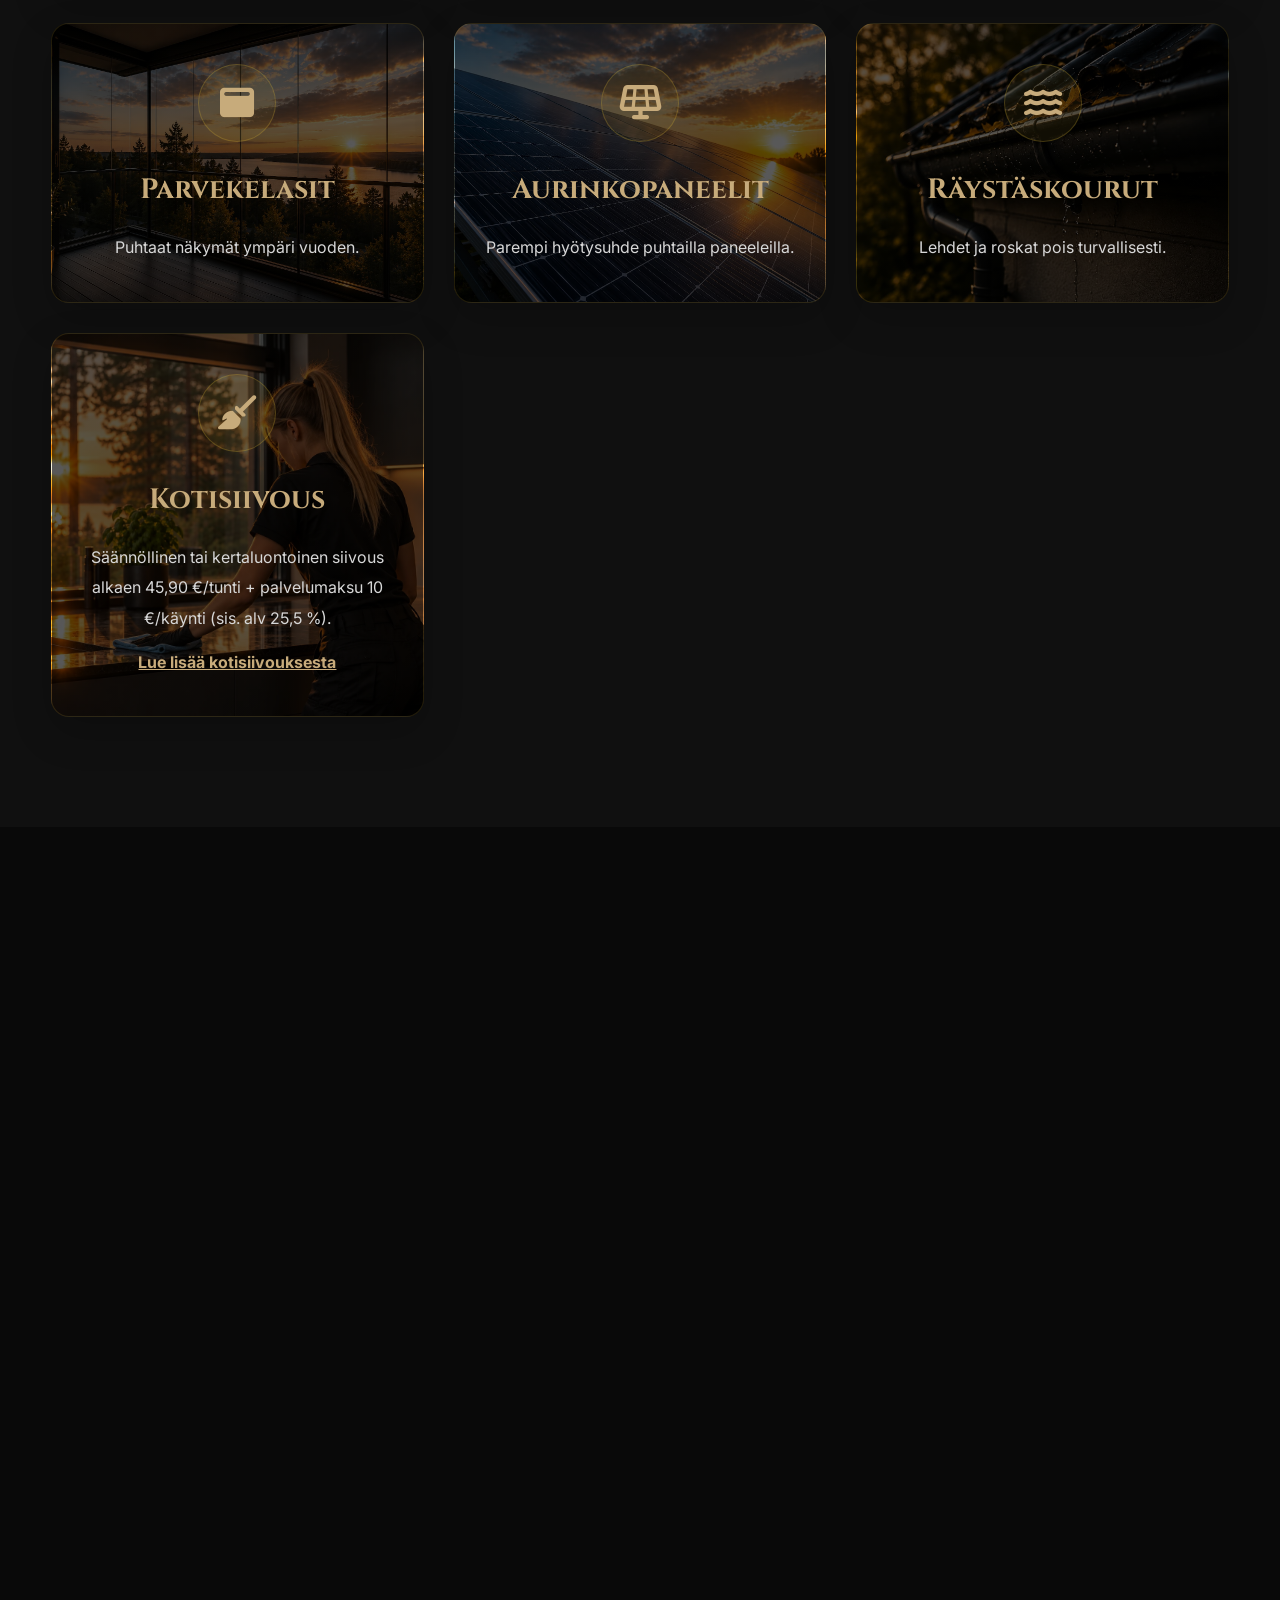
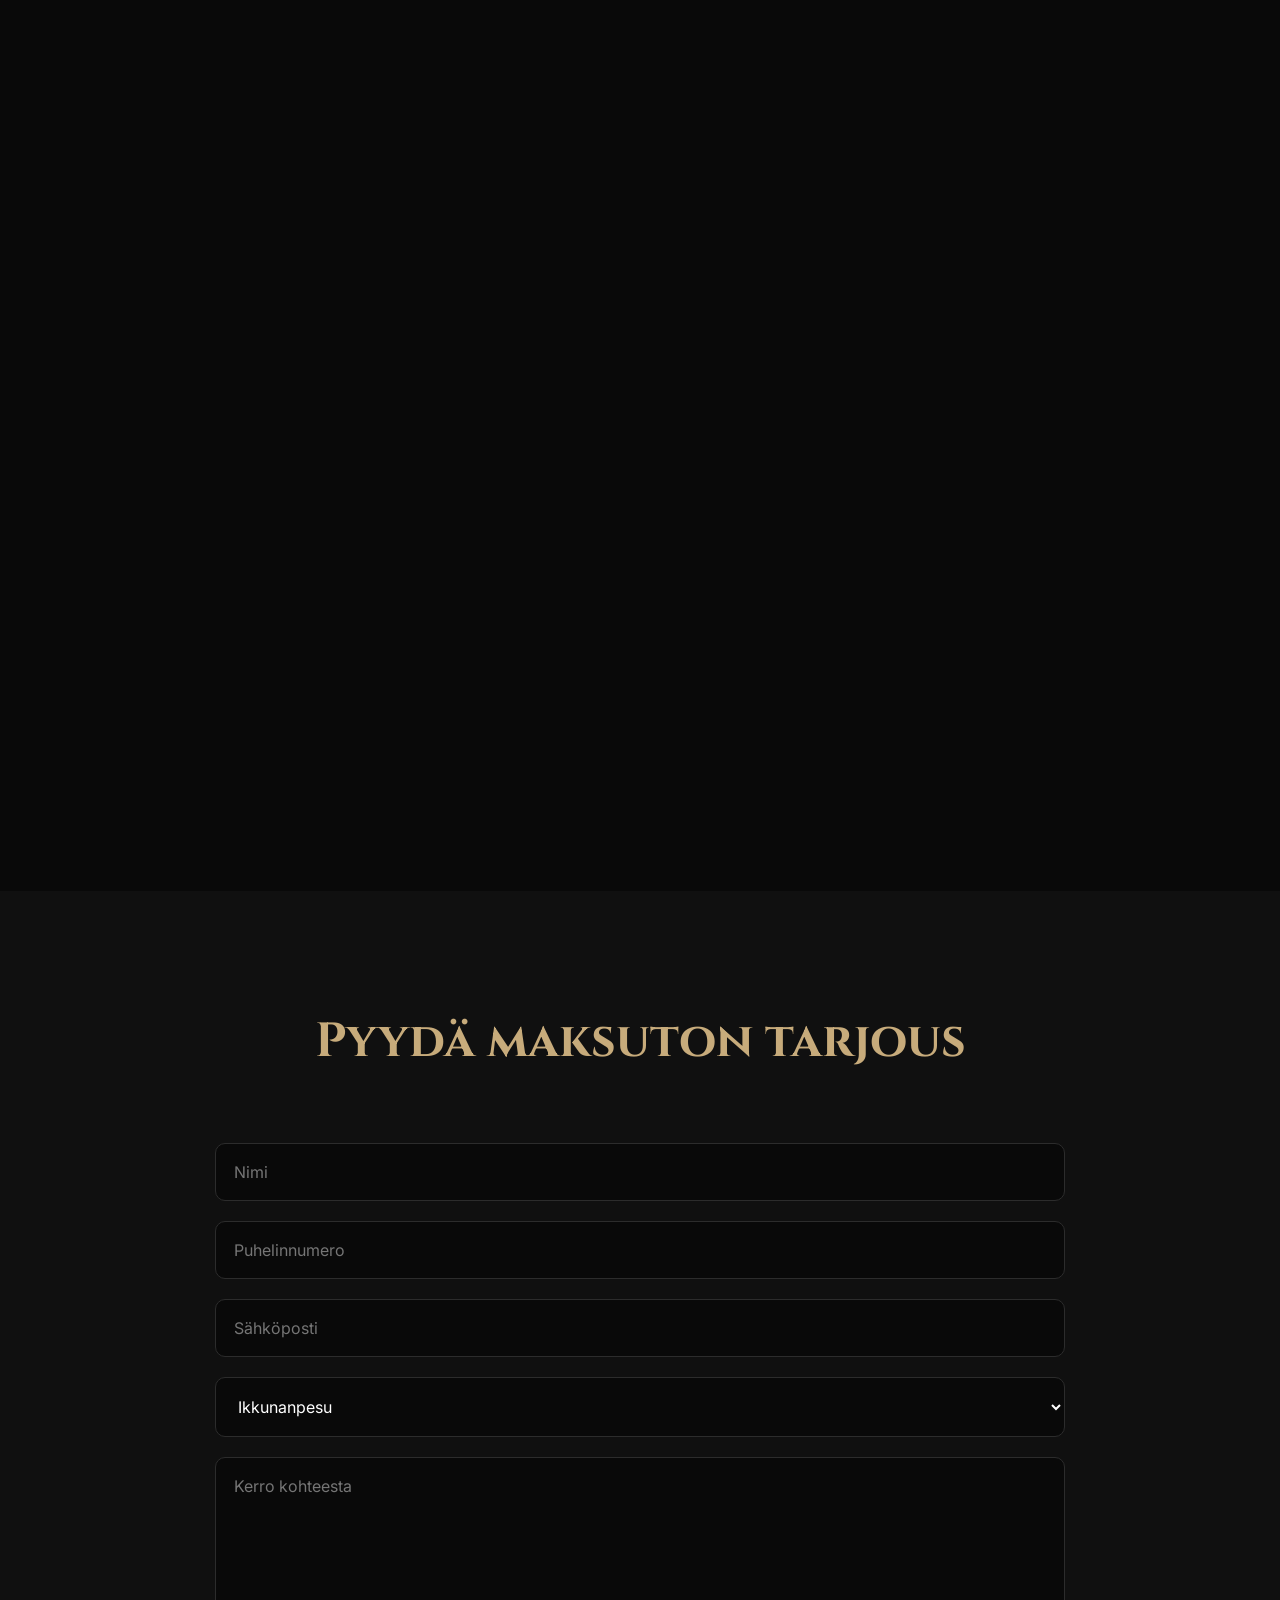
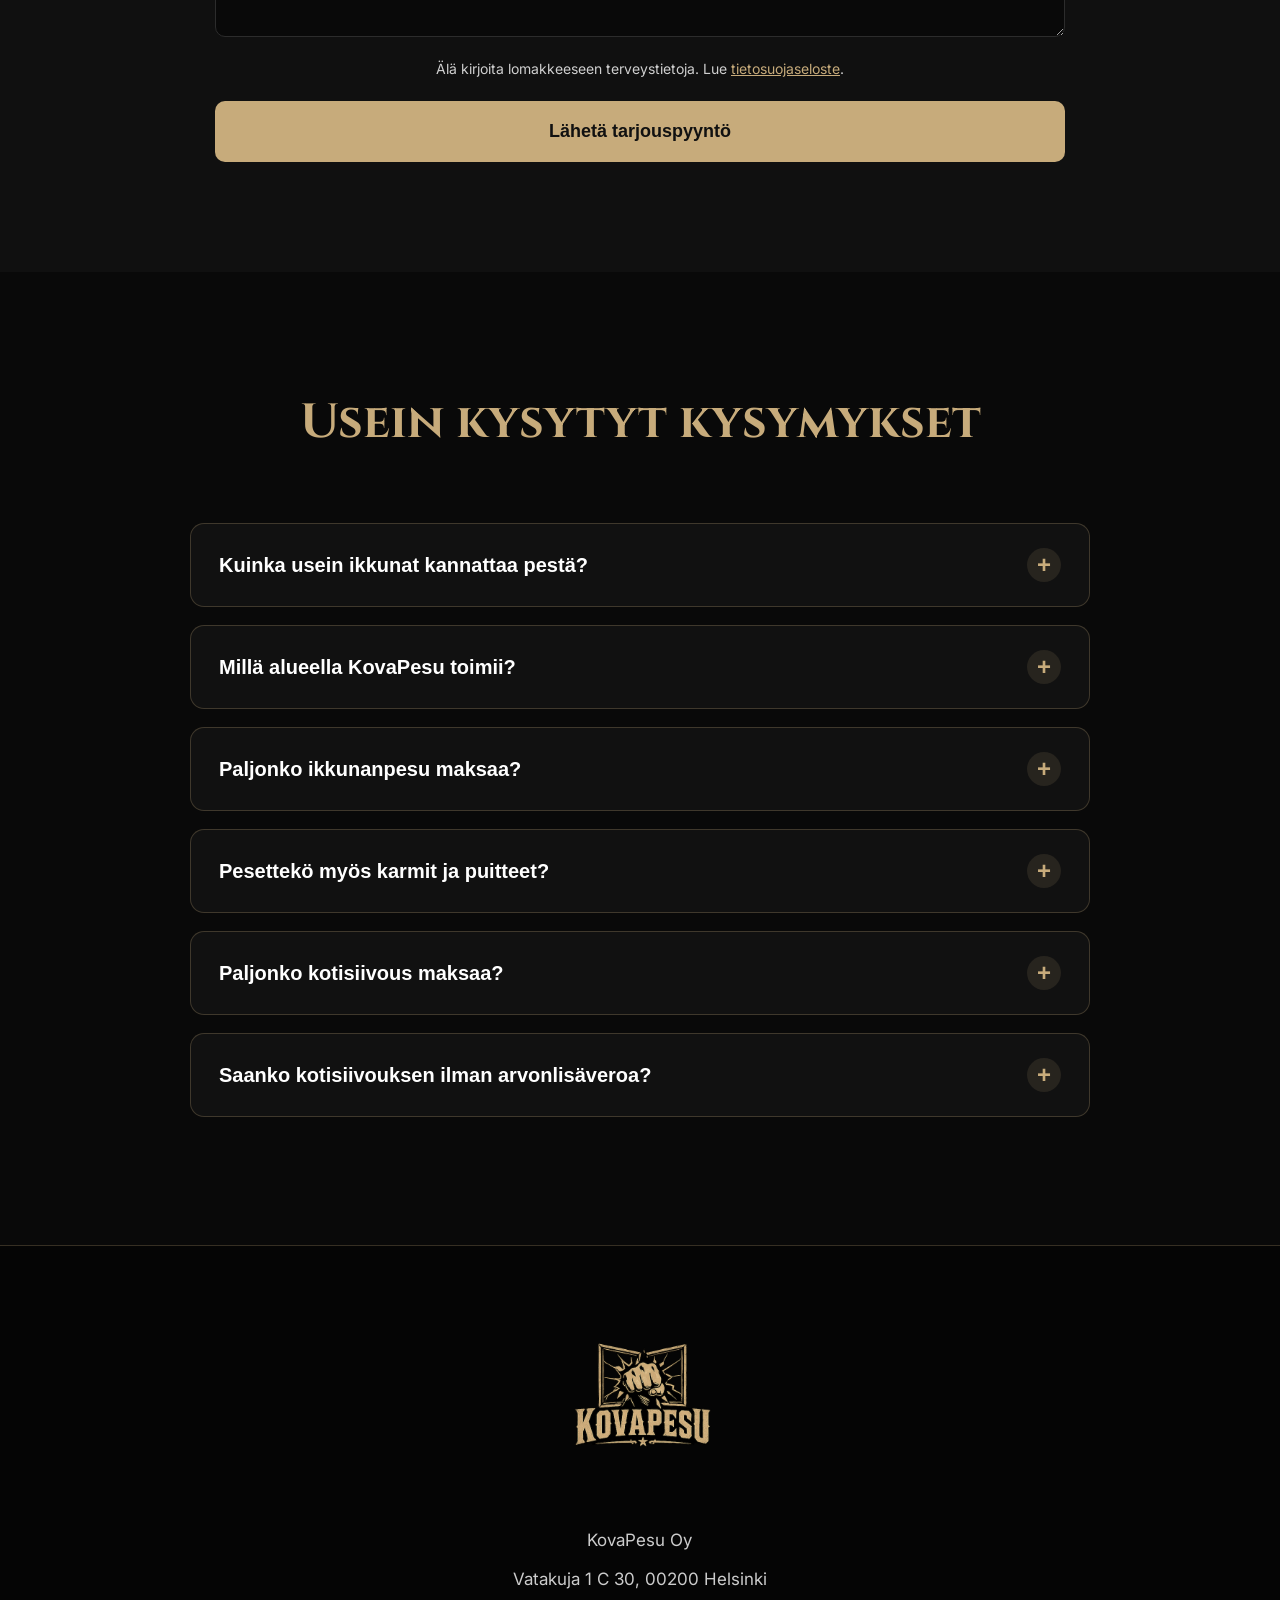
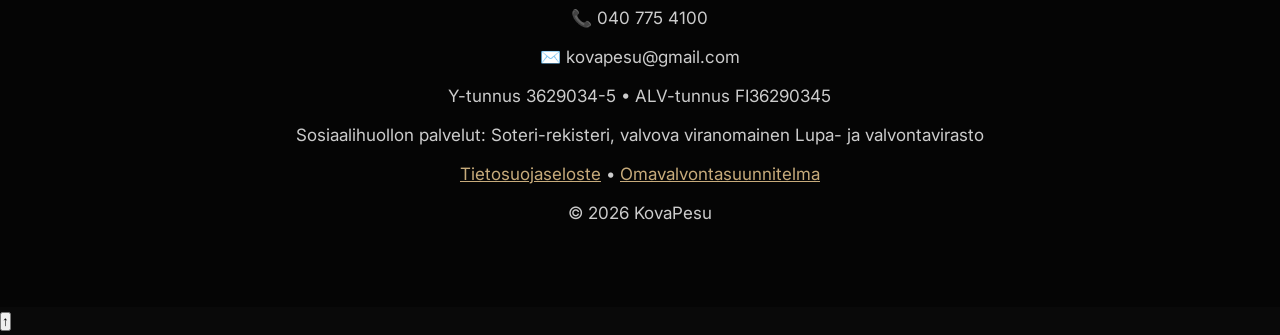
==== commit 0908cb34: "Pakkaa kuvat ja uudista favicon Co-Authored-By: Claude Opus 5.5 <noreply@anthropic.com>" ====
--- a/index.html
+++ b/index.html
@@ -6,7 +6,8 @@
 <meta charset="UTF-8">
 <meta name="viewport" content="width=device-width, initial-scale=1.0">
 
-<link rel="icon" type="image/png" href="favicon.png">
+<link rel="icon" type="image/png" sizes="32x32" href="favicon-32.png">
+<link rel="icon" type="image/png" sizes="192x192" href="favicon-192.png">
 
 <title>KovaPesu | Ikkunanpesu ja kotisiivous Uusimaa</title>
 
@@ -50,7 +51,7 @@
 
 <a href="index.html" class="logo-link">
 
-<img src="assets/logo.png" alt="KovaPesu" class="logo">
+<img src="assets/logo1.png" alt="KovaPesu" class="logo">
 
 </a>
 
@@ -535,7 +536,7 @@
 
 <div class="container">
 
-<img src="assets/logo.png" alt="KovaPesu" class="footer-logo">
+<img src="assets/logo1.png" alt="KovaPesu" class="footer-logo">
 
 <p>
 
@@ -671,8 +672,8 @@
     "addressCountry": "FI"
   },
   "url": "https://kovapesu.fi",
-  "logo": "https://kovapesu.fi/assets/logo.png",
-  "image": "https://kovapesu.fi/images/hero.png",
+  "logo": "https://kovapesu.fi/assets/logo1.png",
+  "image": "https://kovapesu.fi/images/hero.jpg",
   "telephone": "+358407754100",
   "email": "kovapesu@gmail.com",
   "areaServed": {
--- a/css/style.css
+++ b/css/style.css
@@ -239,7 +239,7 @@
         rgba(0,0,0,.45),
         rgba(0,0,0,.65)
     ),
-    url("../images/hero.png");
+    url("../images/hero.jpg");
 
     background-size:cover;
 
@@ -1200,37 +1200,37 @@
 .cards .card:nth-child(1){
     background-image:
     linear-gradient(rgba(0,0,0,.65),rgba(0,0,0,.65)),
-    url("../images/services/window.png");
+    url("../images/services/window.jpg");
 }
 
 .cards .card:nth-child(2){
     background-image:
     linear-gradient(rgba(0,0,0,.65),rgba(0,0,0,.65)),
-    url("../images/services/company.png");
+    url("../images/services/company.jpg");
 }
 
 .cards .card:nth-child(3){
     background-image:
     linear-gradient(rgba(0,0,0,.65),rgba(0,0,0,.65)),
-    url("../images/services/apartment.png");
+    url("../images/services/apartment.jpg");
 }
 
 .cards .card:nth-child(4){
     background-image:
     linear-gradient(rgba(0,0,0,.65),rgba(0,0,0,.65)),
-    url("../images/services/balcony.png");
+    url("../images/services/balcony.jpg");
 }
 
 .cards .card:nth-child(5){
     background-image:
     linear-gradient(rgba(0,0,0,.65),rgba(0,0,0,.65)),
-    url("../images/services/solar.png");
+    url("../images/services/solar.jpg");
 }
 
 .cards .card:nth-child(6){
     background-image:
     linear-gradient(rgba(0,0,0,.65),rgba(0,0,0,.65)),
-    url("../images/services/gutter.png");
+    url("../images/services/gutter.jpg");
 }
 
 .cards .card:nth-child(7){
@@ -1341,7 +1341,7 @@
 .why-grid div:nth-child(1){
     background:
     linear-gradient(rgba(0,0,0,.55),rgba(0,0,0,.75)),
-    url("../images/why/trust.png");
+    url("../images/why/trust.jpg");
 
     background-size: cover;
     background-position: center 75%;
@@ -1351,7 +1351,7 @@
 .why-grid div:nth-child(2){
     background:
     linear-gradient(rgba(0,0,0,.55),rgba(0,0,0,.75)),
-    url("../images/why/quality.png");
+    url("../images/why/quality.jpg");
 
     background-size: cover;
     background-position: center 45%;
@@ -1361,7 +1361,7 @@
 .why-grid div:nth-child(3){
     background:
     linear-gradient(rgba(0,0,0,.55),rgba(0,0,0,.75)),
-    url("../images/why/professional.png");
+    url("../images/why/professional.jpg");
 
     background-size: cover;
     background-position: center 20%;
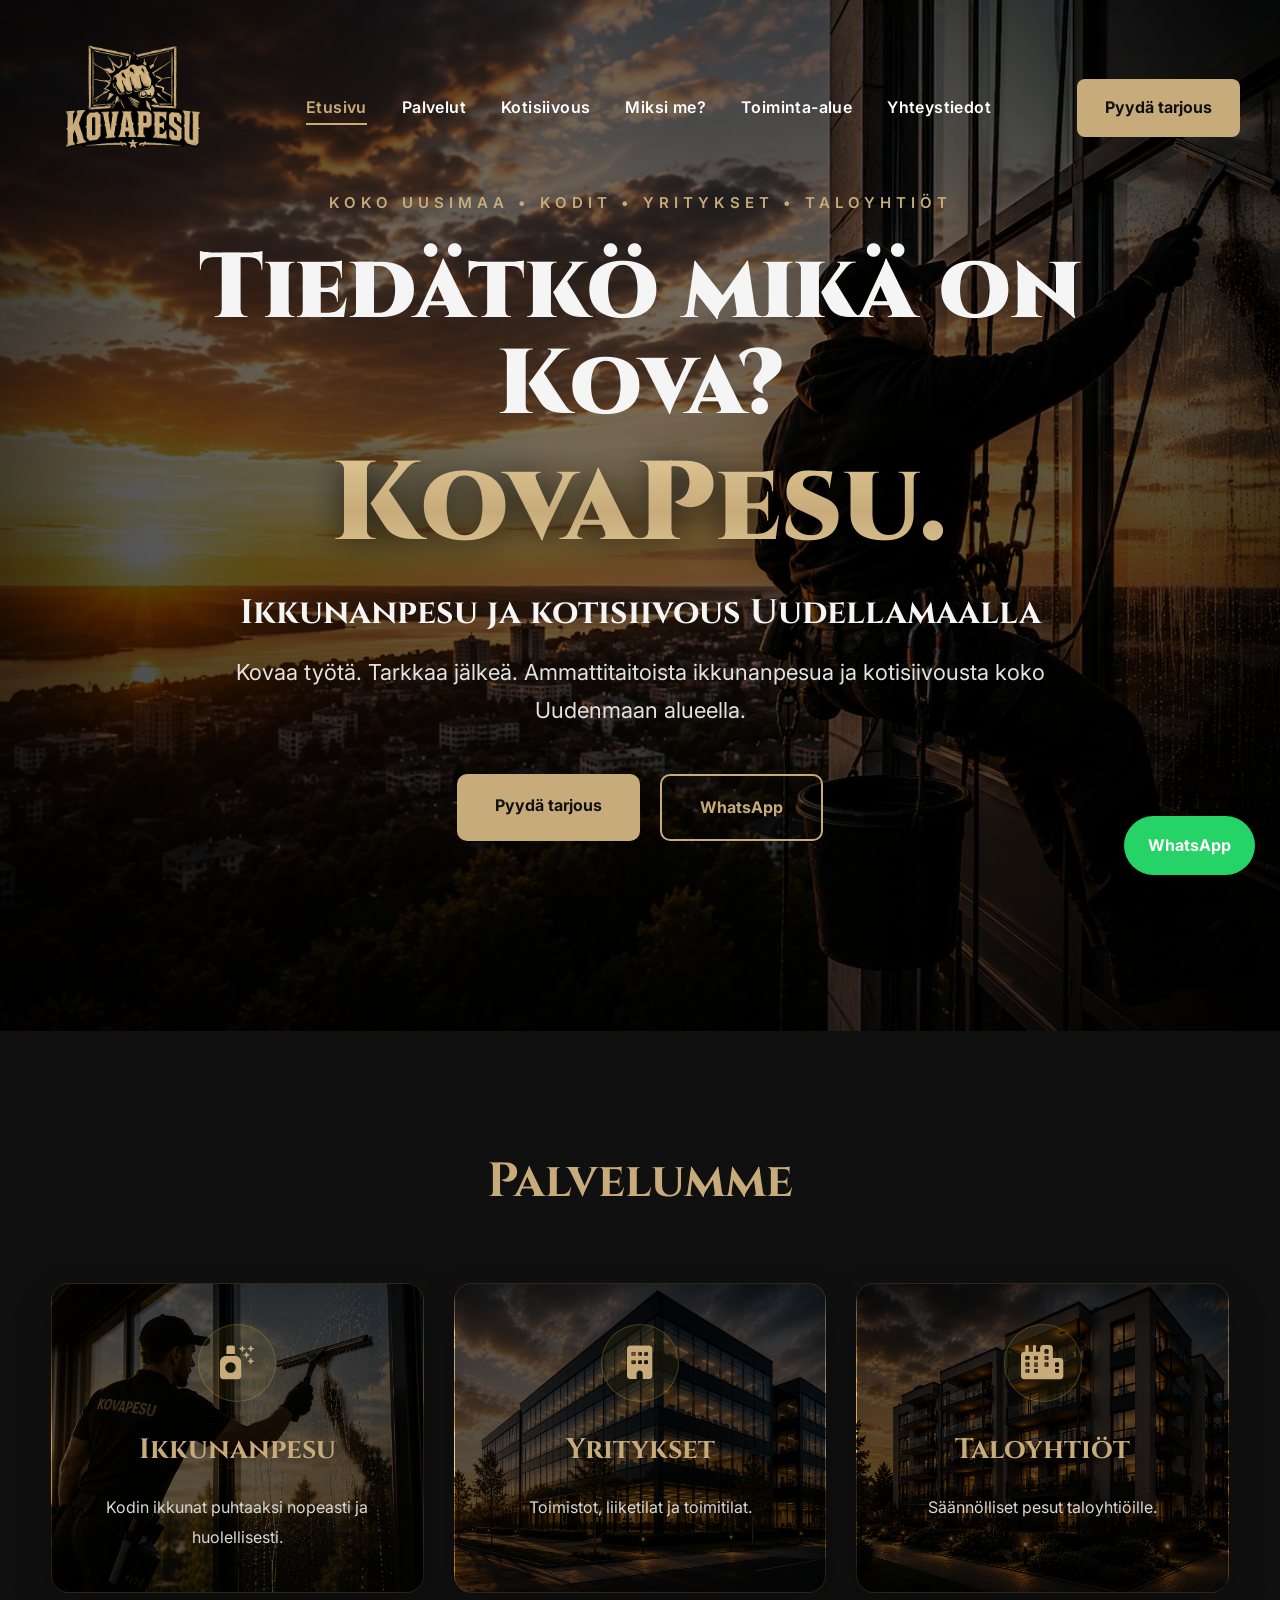
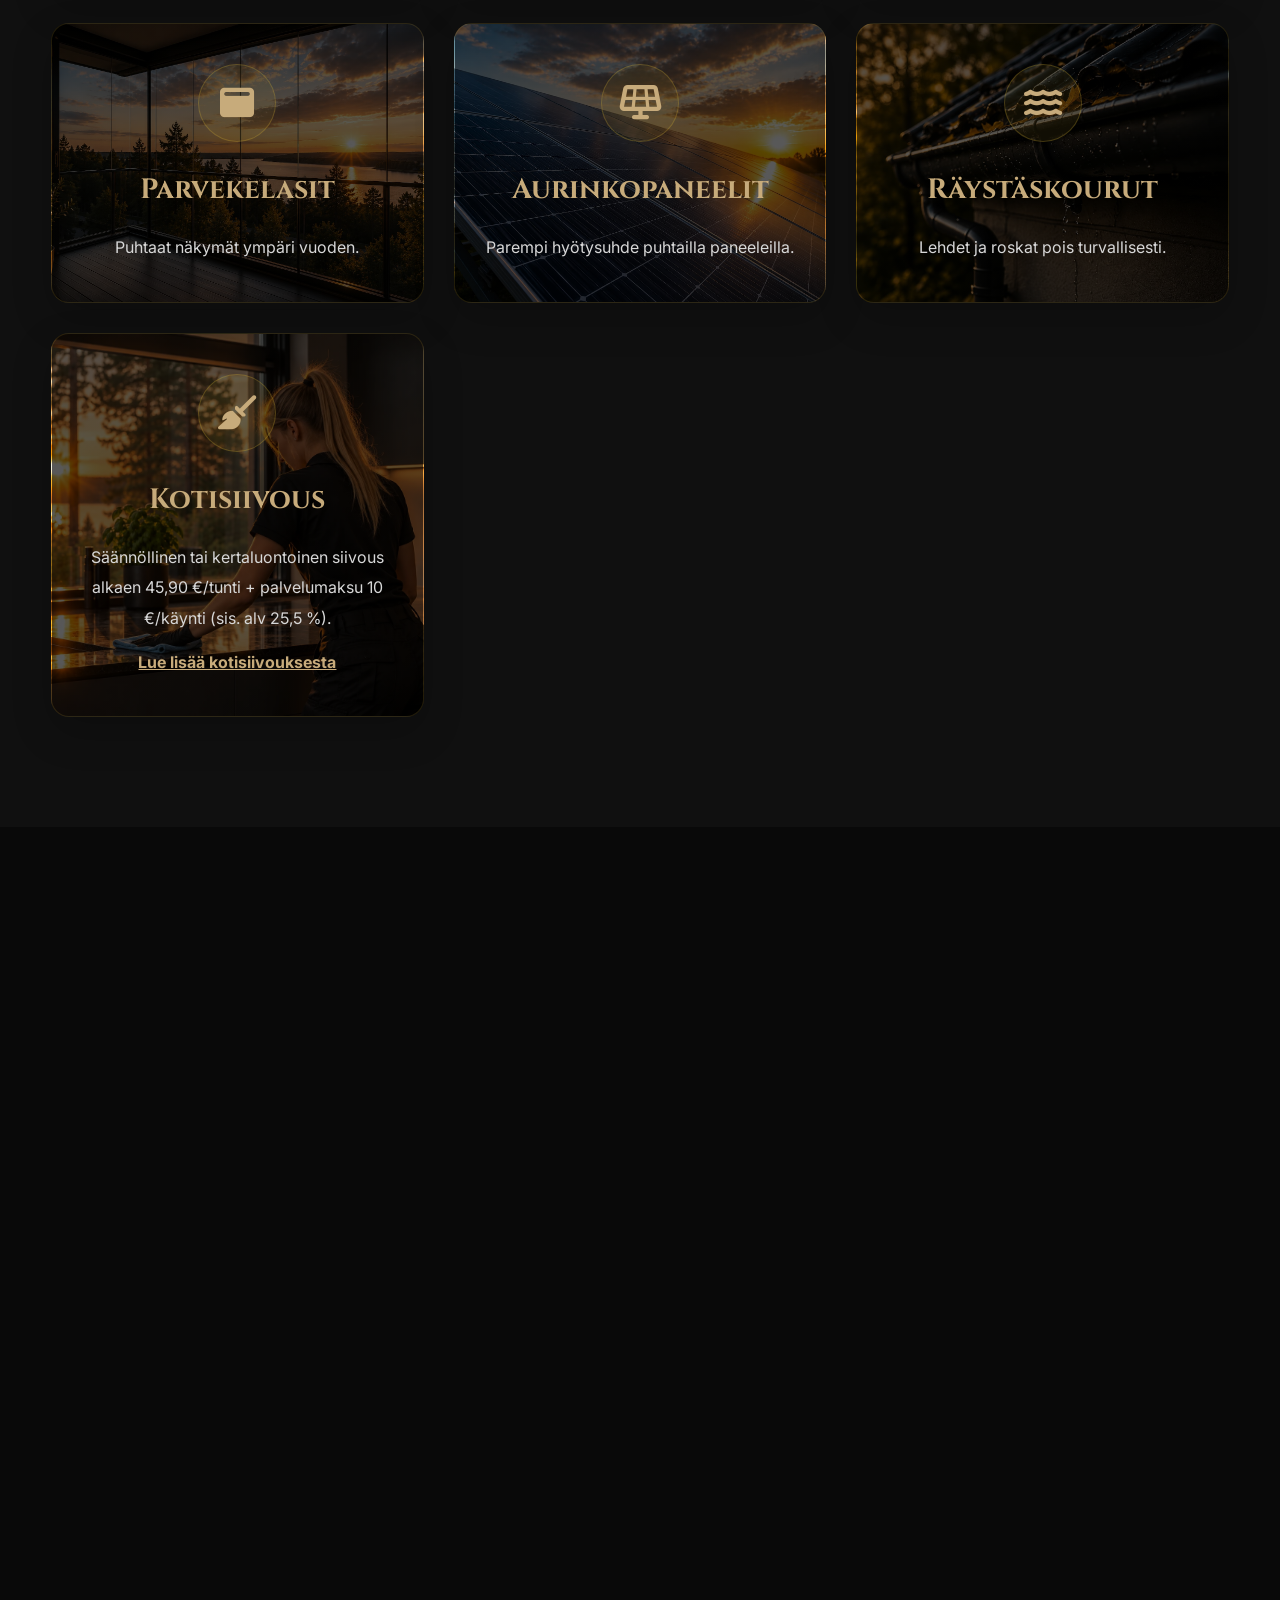
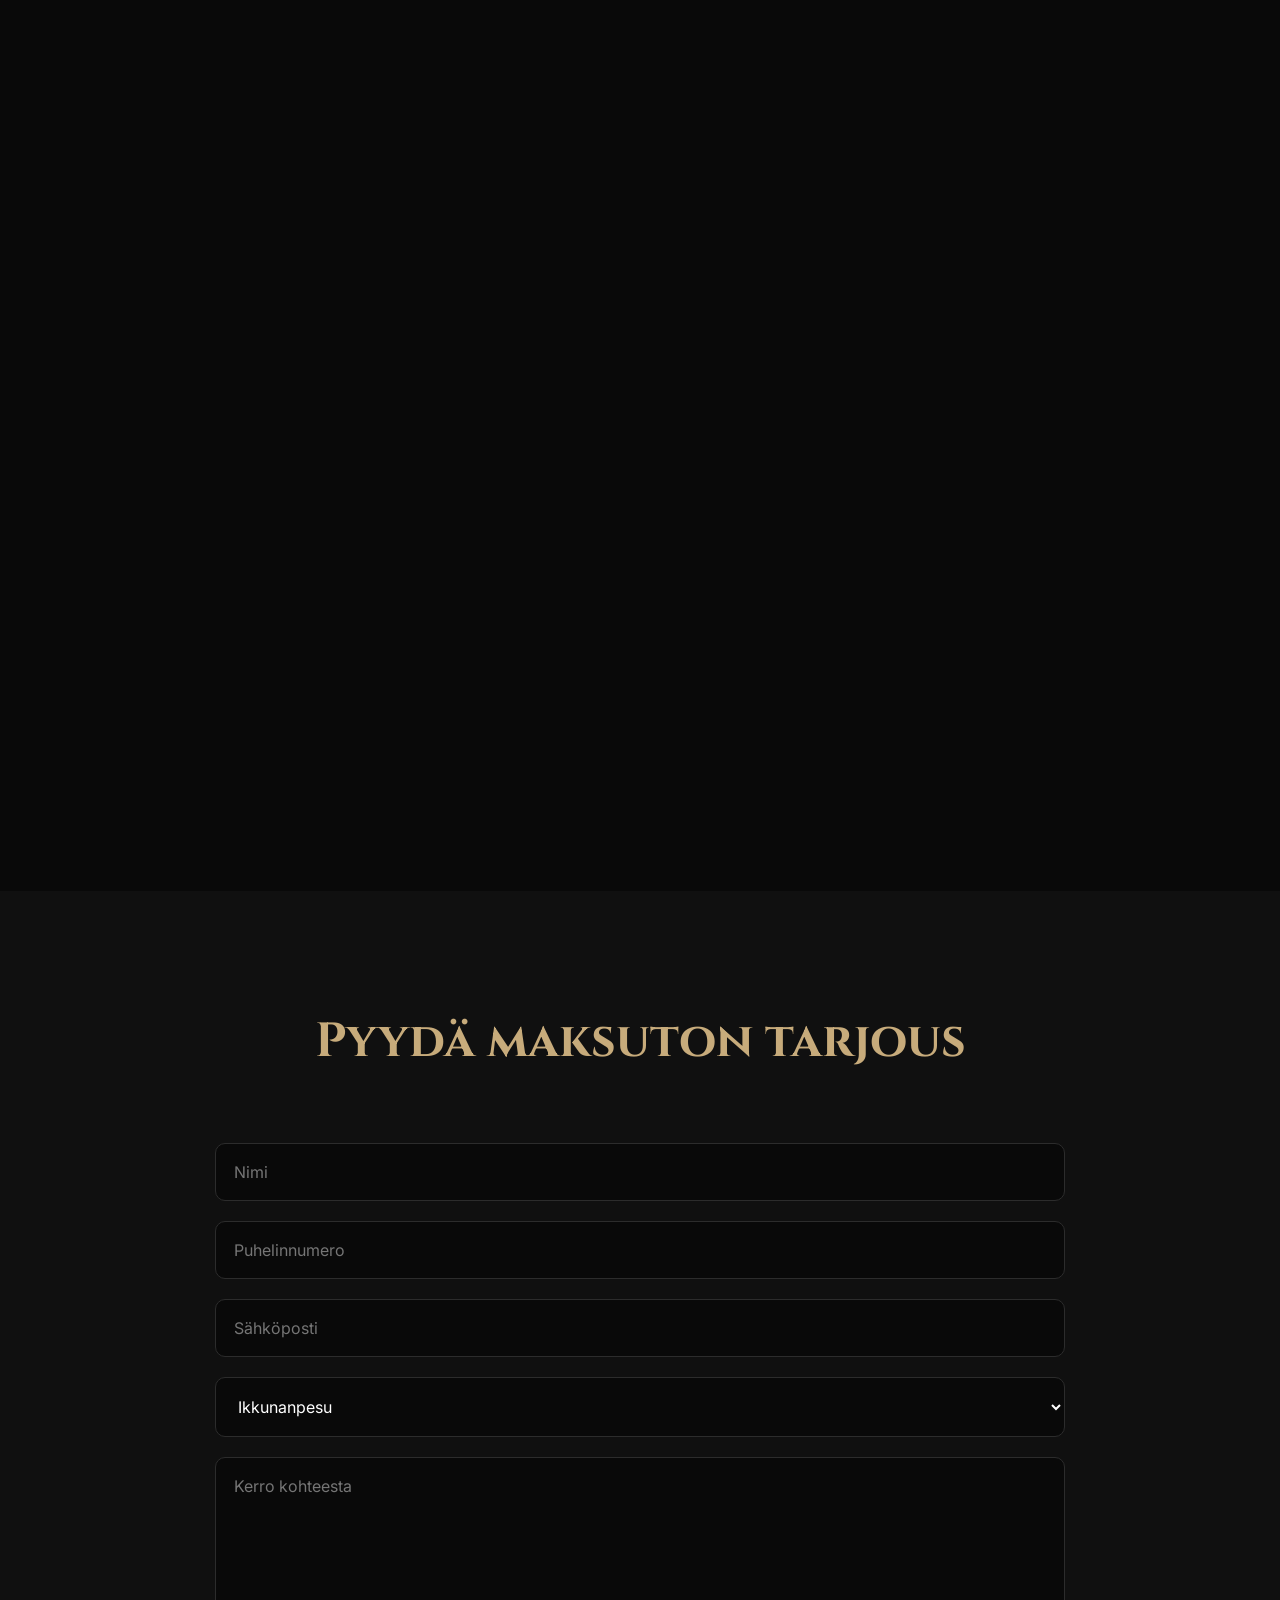
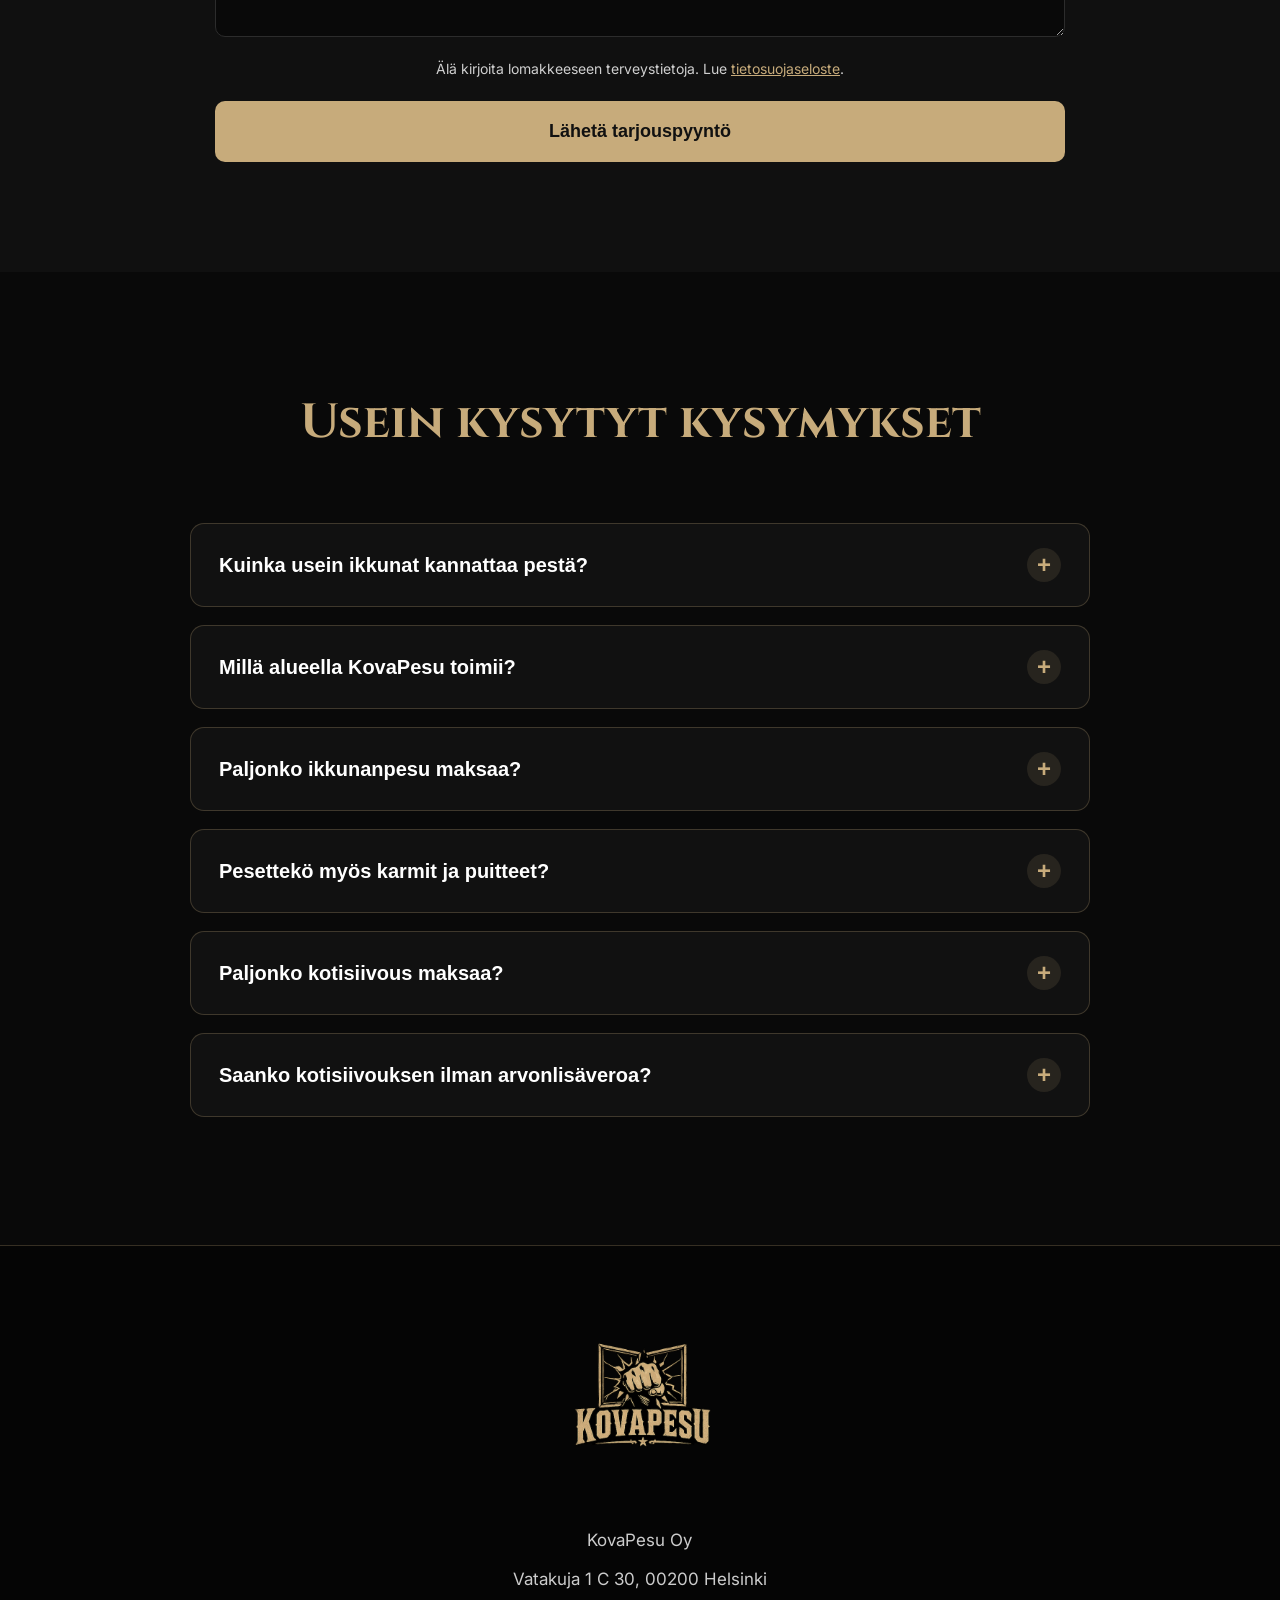
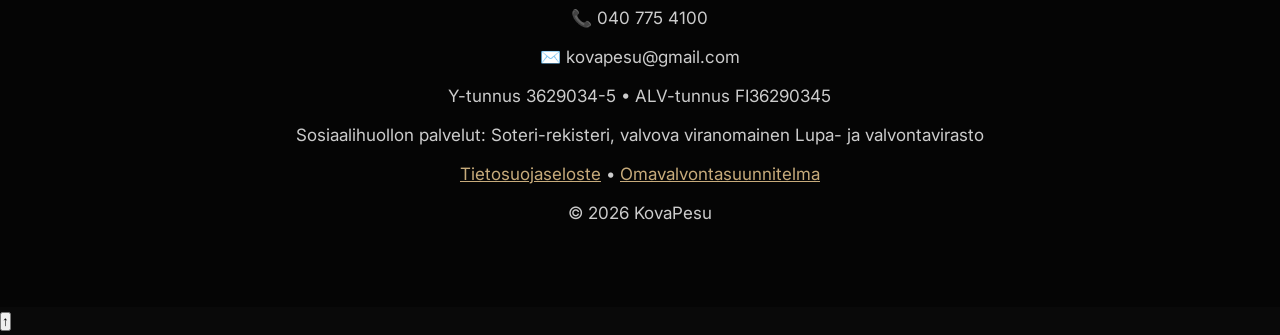
==== commit 963c0673: "Lisää kotisiivous valikkoon ja siisti sivujen osoitteet Co-Authored-By: Claude Opus 5.5 <noreply@ant" ====
--- a/index.html
+++ b/index.html
@@ -49,7 +49,7 @@
 
 <nav class="navbar">
 
-<a href="index.html" class="logo-link">
+<a href="/" class="logo-link">
 
 <img src="assets/logo1.png" alt="KovaPesu" class="logo">
 
@@ -60,6 +60,8 @@
 <li><a href="#hero">Etusivu</a></li>
 
 <li><a href="#palvelut">Palvelut</a></li>
+
+<li><a href="/kotisiivous">Kotisiivous</a></li>
 
 <li><a href="#miksi">Miksi me?</a></li>
 
@@ -240,7 +242,7 @@
                     Säännöllinen tai kertaluontoinen siivous alkaen 45,90 €/tunti + palvelumaksu 10 €/käynti (sis. alv 25,5 %).
                 </p>
 
-                <a href="kotisiivous.html" class="card-link">Lue lisää kotisiivouksesta</a>
+                <a href="/kotisiivous" class="card-link">Lue lisää kotisiivouksesta</a>
             </div>
 
         </div>
--- a/css/style.css
+++ b/css/style.css
@@ -110,6 +110,8 @@
 
 .nav-links a{
 
+    white-space:nowrap;
+
     color:white;
 
     font-size:16px;
@@ -163,6 +165,8 @@
 }
 
 .nav-button{
+
+    white-space:nowrap;
 
     background:var(--gold);
 
@@ -1507,7 +1511,7 @@
     display:none;
 }
 
-@media (max-width:768px){
+@media (max-width:1200px){
 
     .navbar{
         position:relative;
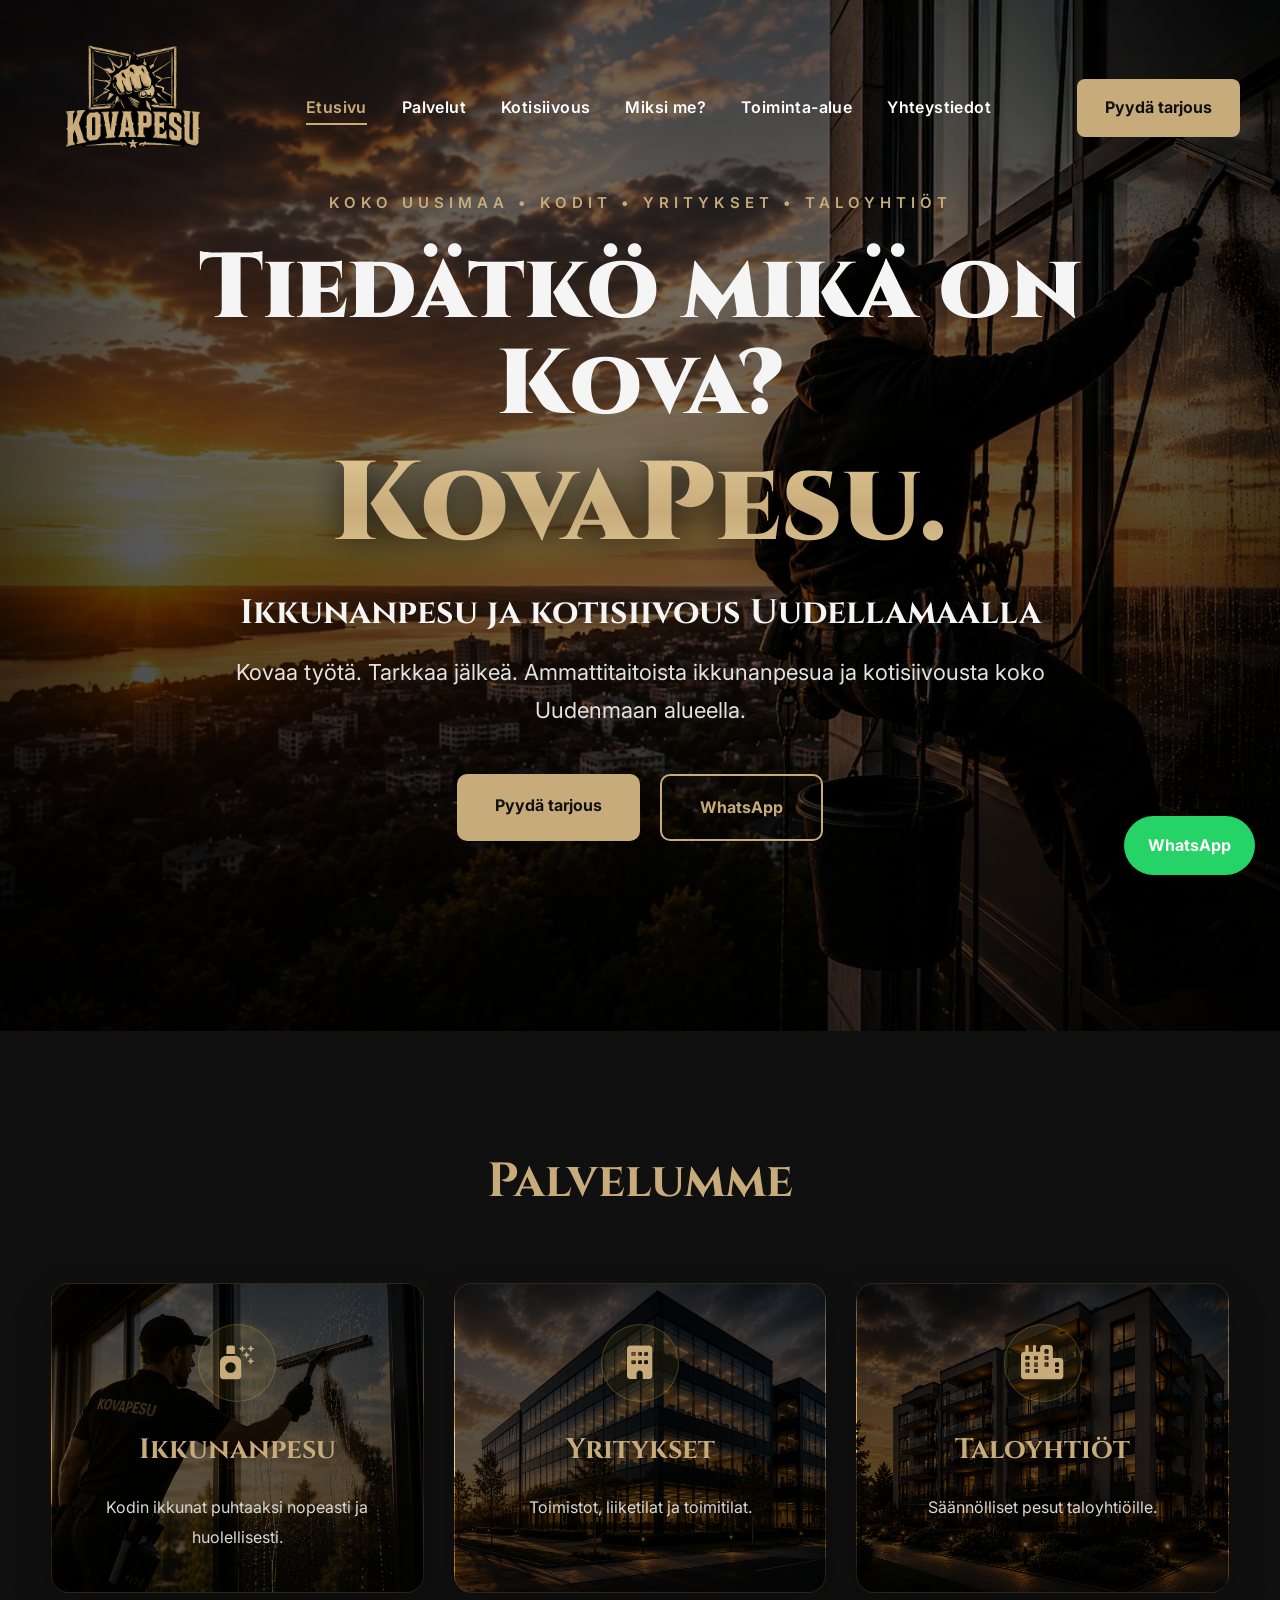
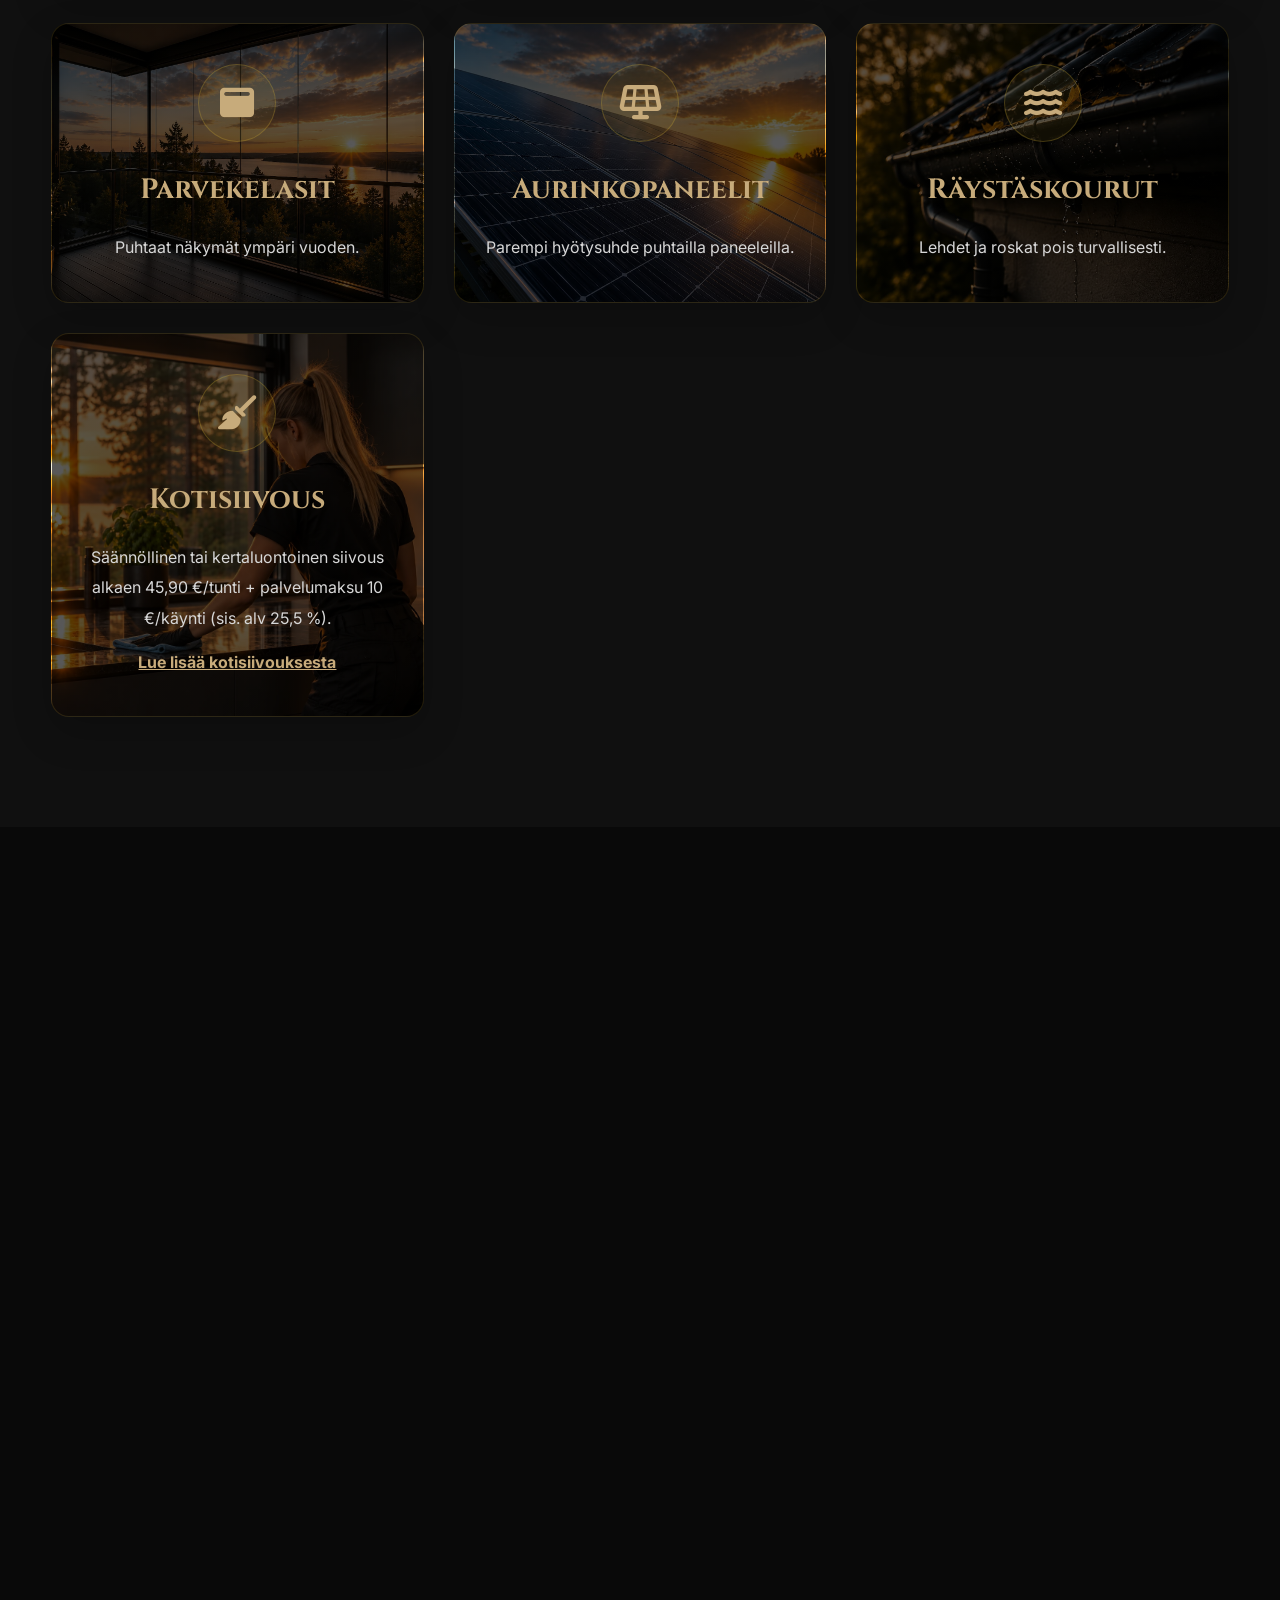
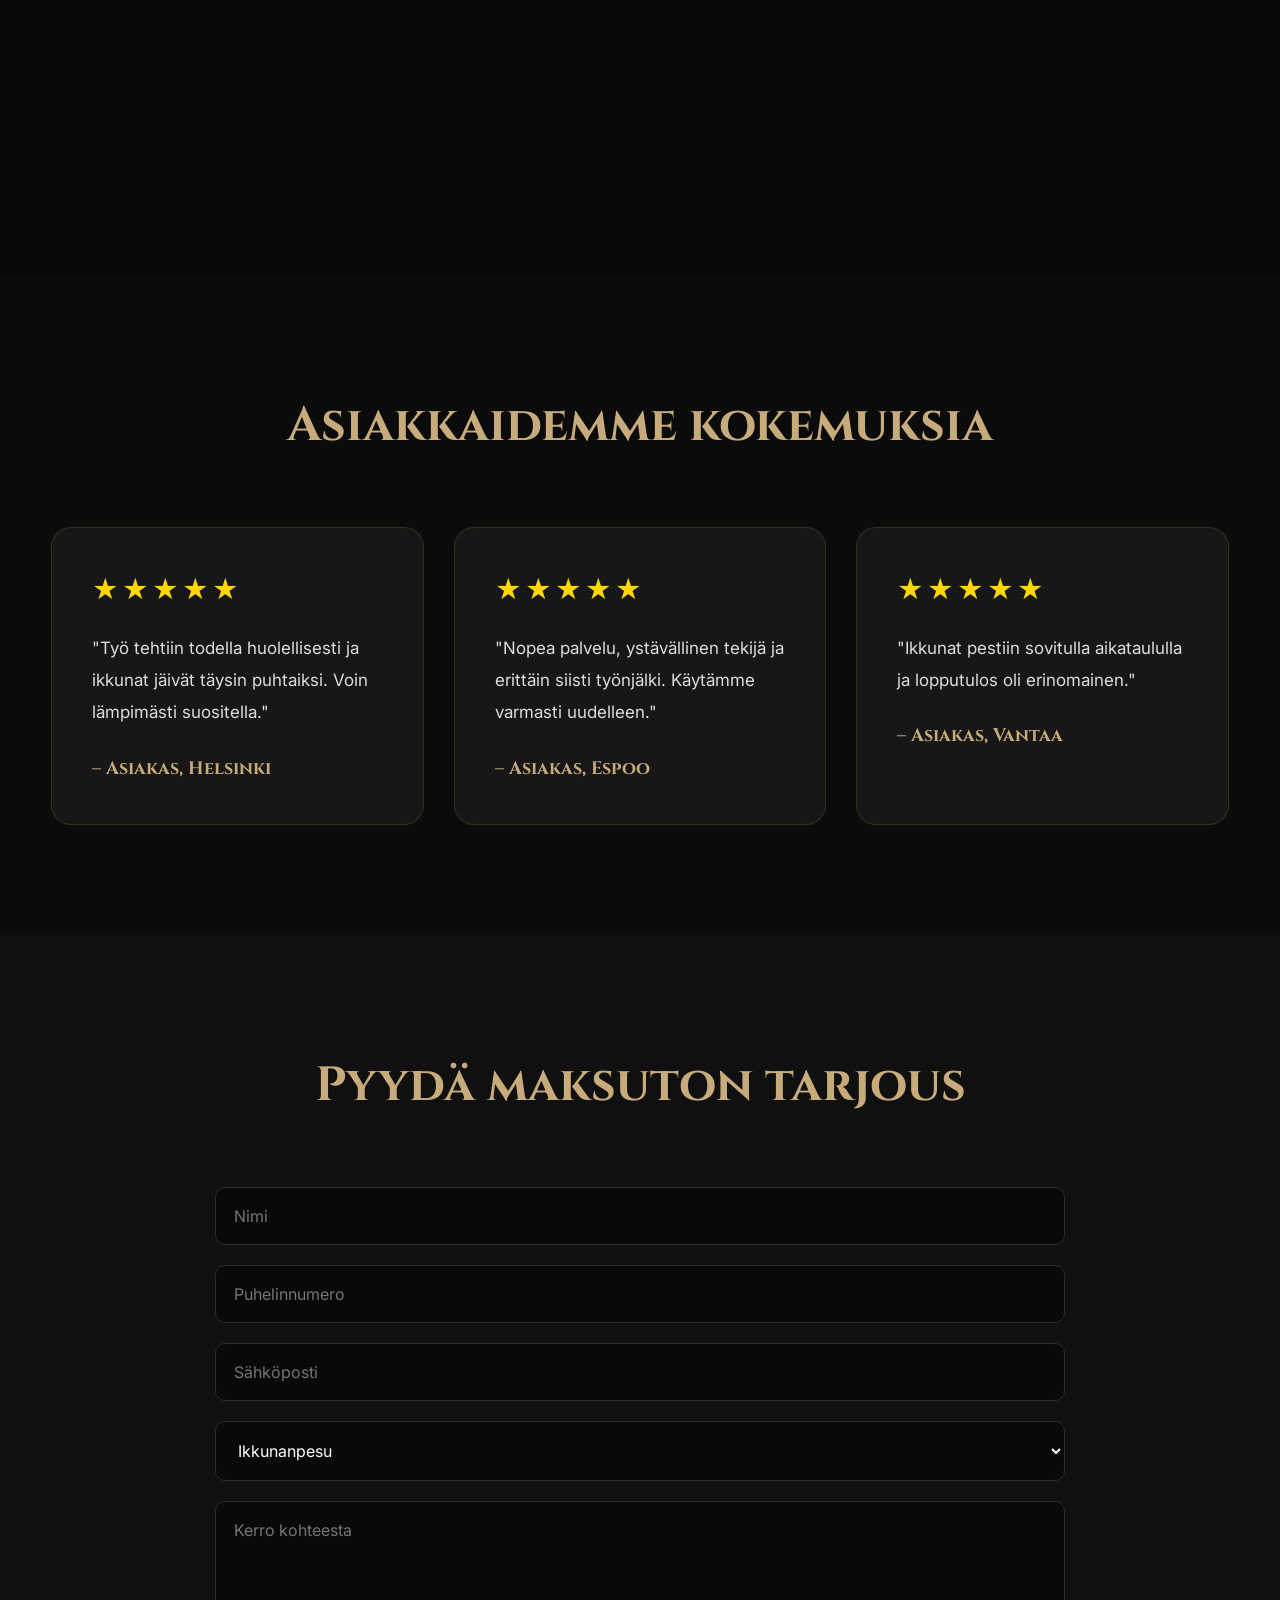
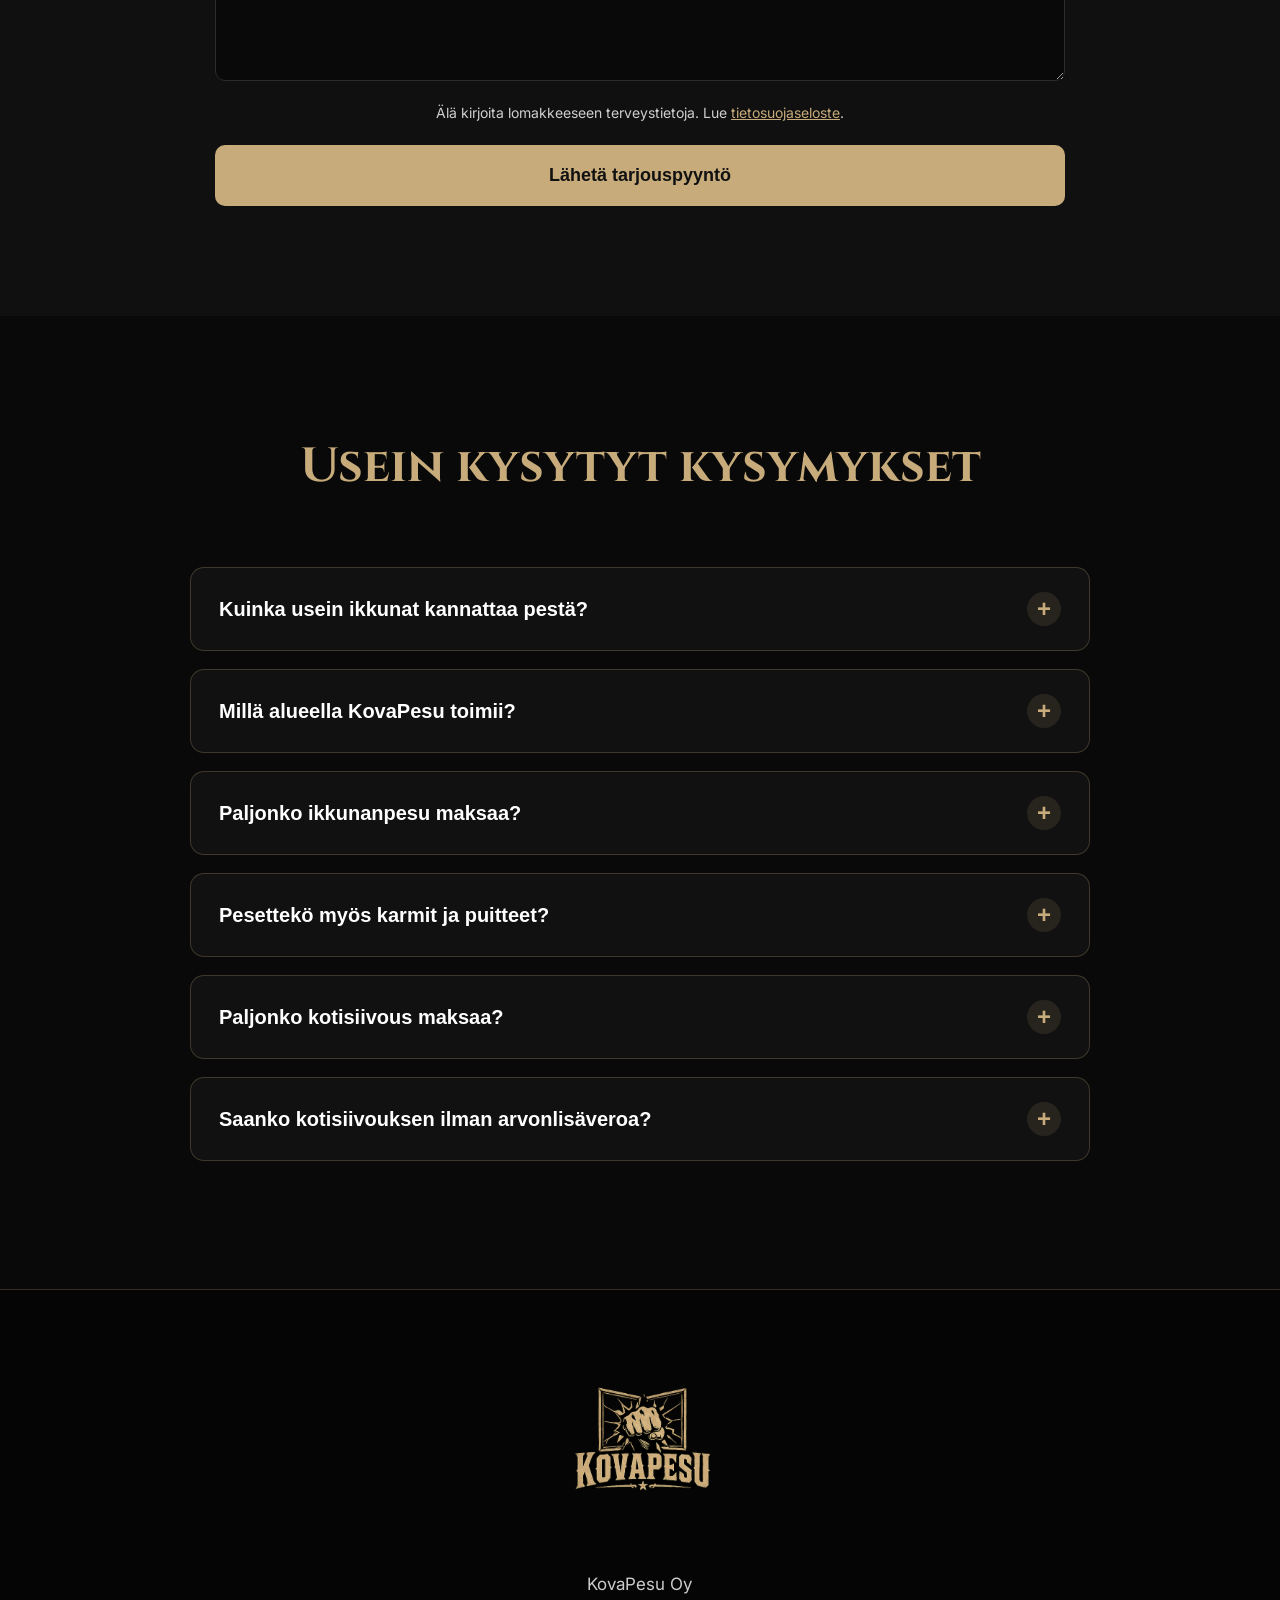
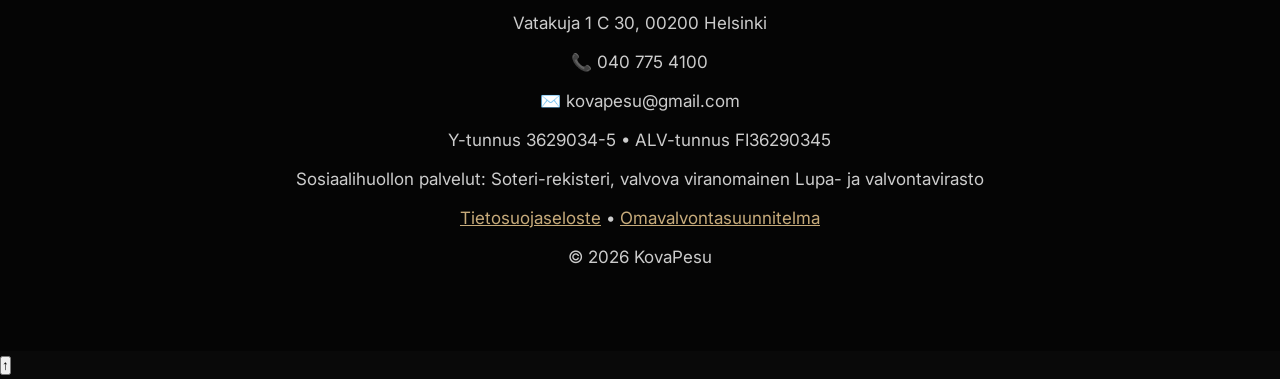
==== commit 2f8a71d3: "Kerro sivuilla, että olemme pieni perheyritys Co-Authored-By: Claude Opus 5.5 <noreply@anthropic.com" ====
--- a/index.html
+++ b/index.html
@@ -12,7 +12,7 @@
 <title>KovaPesu | Ikkunanpesu ja kotisiivous Uusimaa</title>
 
 <meta name="description"
-content="KovaPesu tarjoaa laadukasta ikkunanpesua koteihin, yrityksille ja taloyhtiöille sekä kotisiivousta koko Uudenmaan alueella.">
+content="KovaPesu on pieni perheyritys, joka tarjoaa laadukasta ikkunanpesua koteihin, yrityksille ja taloyhtiöille sekä kotisiivousta koko Uudenmaan alueella.">
 
 <meta name="keywords"
 content="ikkunanpesu, ikkunanpesu Helsinki, ikkunanpesu Espoo, ikkunanpesu Vantaa, ikkunanpesu Uusimaa, kotisiivous, kotisiivous Uusimaa, KovaPesu">
@@ -258,6 +258,10 @@
         <h2 class="section-title">
             Miksi KovaPesu?
         </h2>
+
+        <p class="why-intro">
+            Olemme pieni perheyritys, jolle jokainen asiakas on tärkeä.
+        </p>
 
         <div class="why-grid">
 
@@ -682,7 +686,7 @@
     "@type": "AdministrativeArea",
     "name": "Uusimaa"
   },
-  "description": "KovaPesu tarjoaa ammattitaitoista ikkunanpesua koteihin, yrityksille ja taloyhtiöille sekä kotisiivousta koko Uudenmaan alueella.",
+  "description": "KovaPesu on pieni perheyritys, joka tarjoaa ammattitaitoista ikkunanpesua koteihin, yrityksille ja taloyhtiöille sekä kotisiivousta koko Uudenmaan alueella.",
   "priceRange": "€€",
   "openingHours": "Mo-Fr 08:00-18:00"
 }
--- a/css/style.css
+++ b/css/style.css
@@ -1457,6 +1457,15 @@
 
 }
 
+.why-intro {
+    max-width: 800px;
+    margin: -30px auto 40px;
+    color: #d7d7d7;
+    font-size: 20px;
+    line-height: 1.7;
+    text-align: center;
+}
+
 .why h2 {
     font-family: "Cinzel", serif;
     font-size: 52px;
